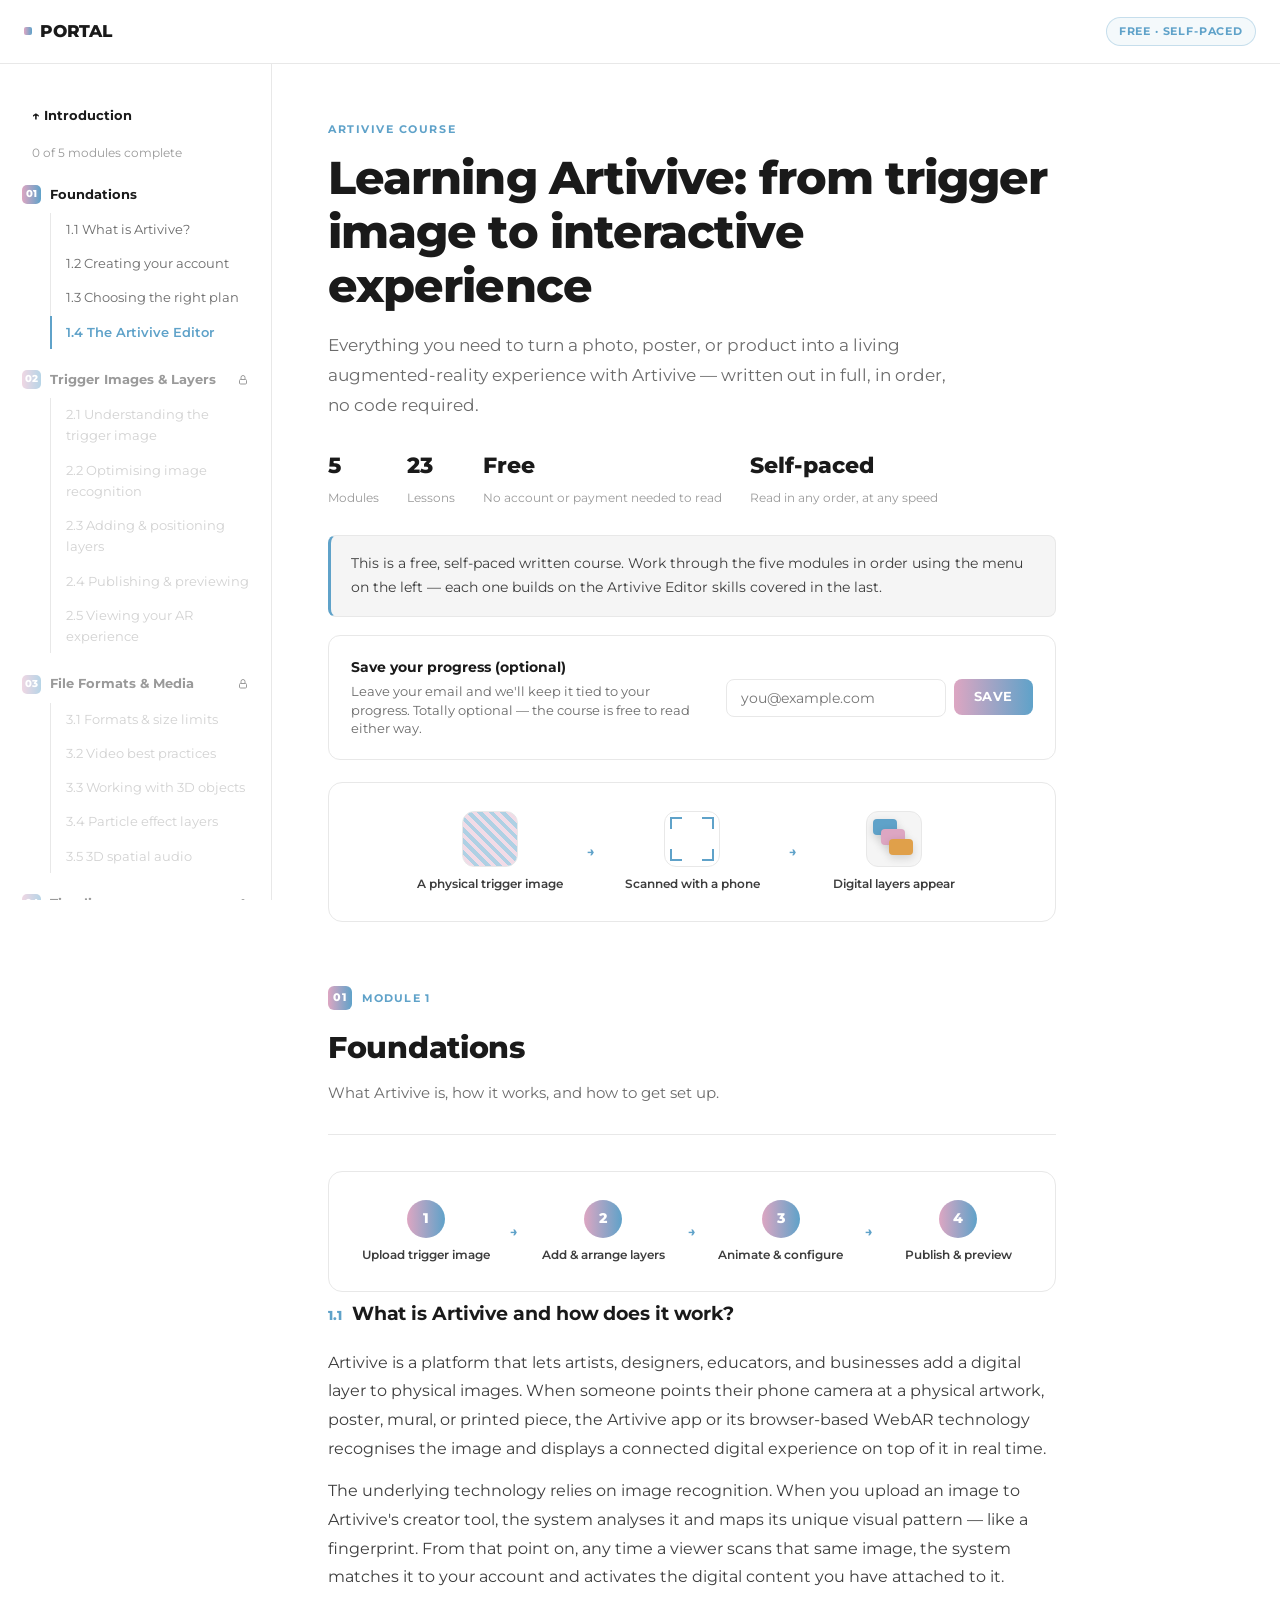
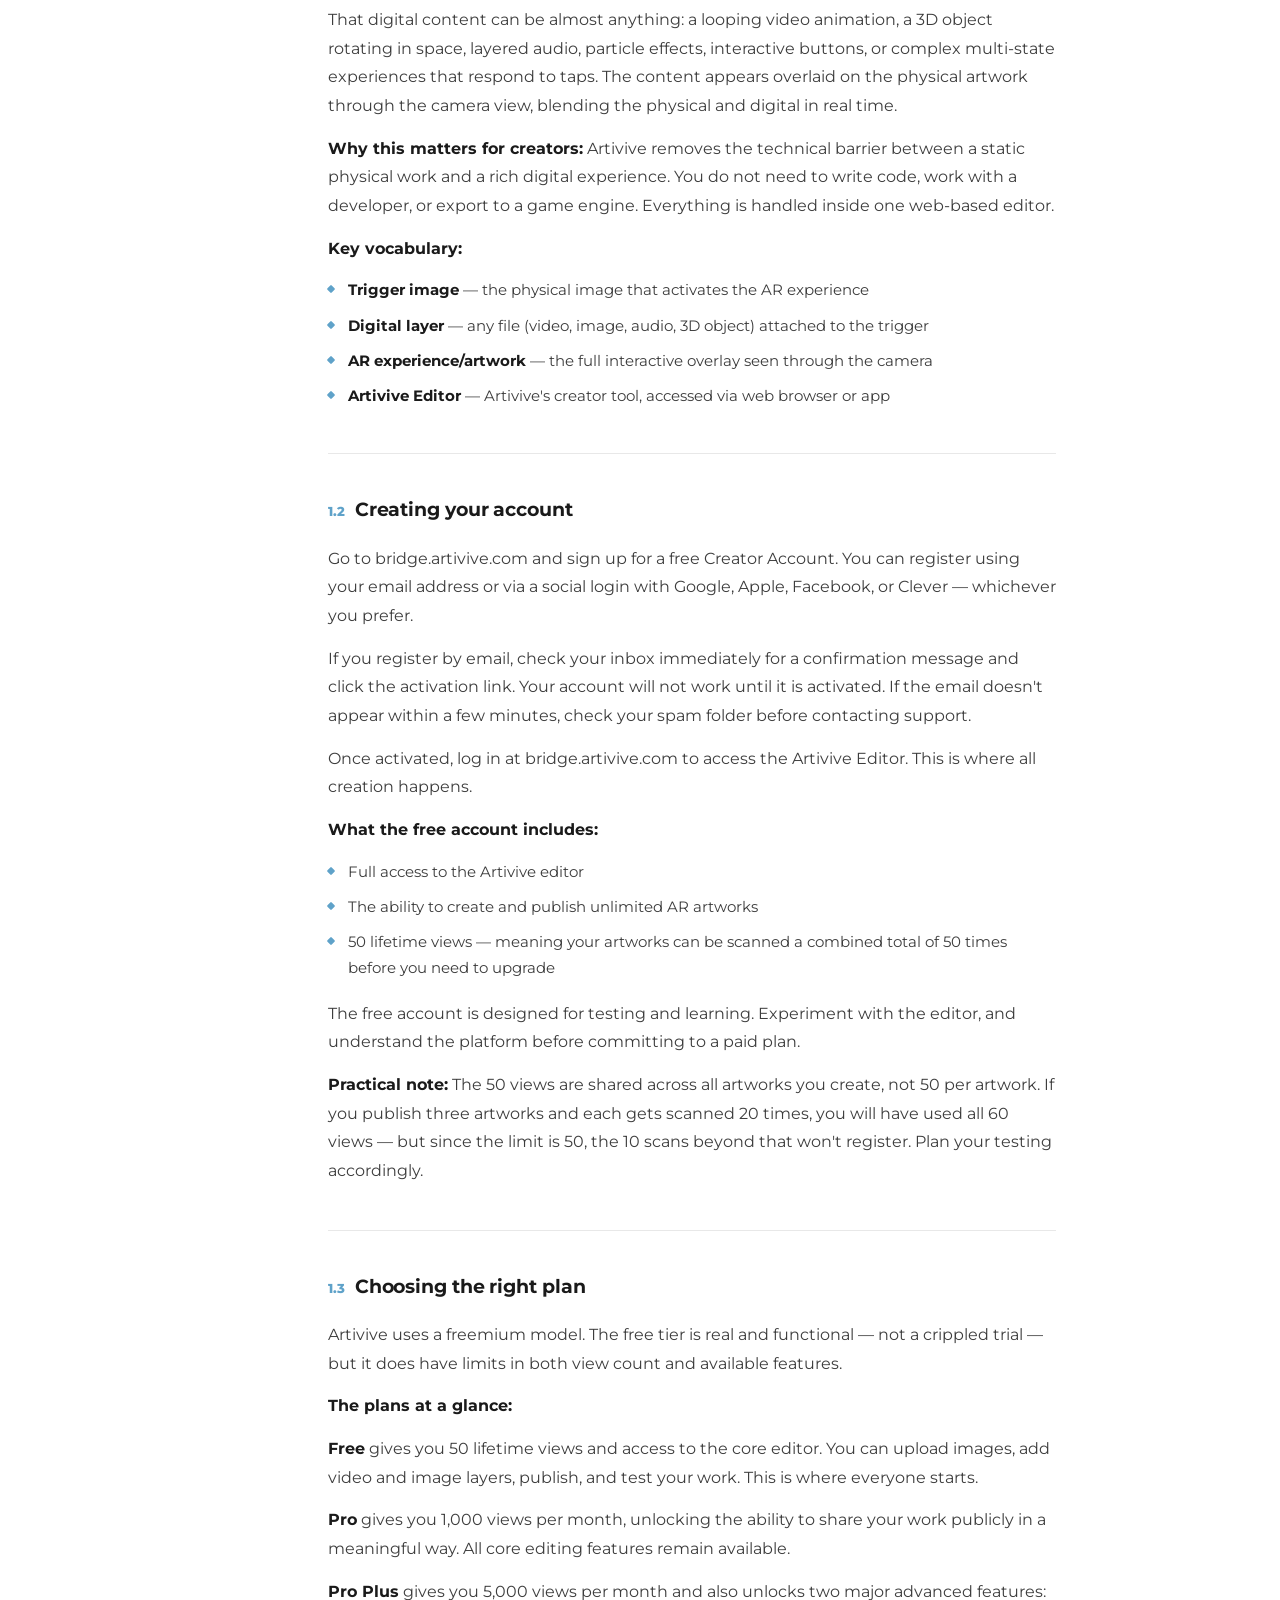
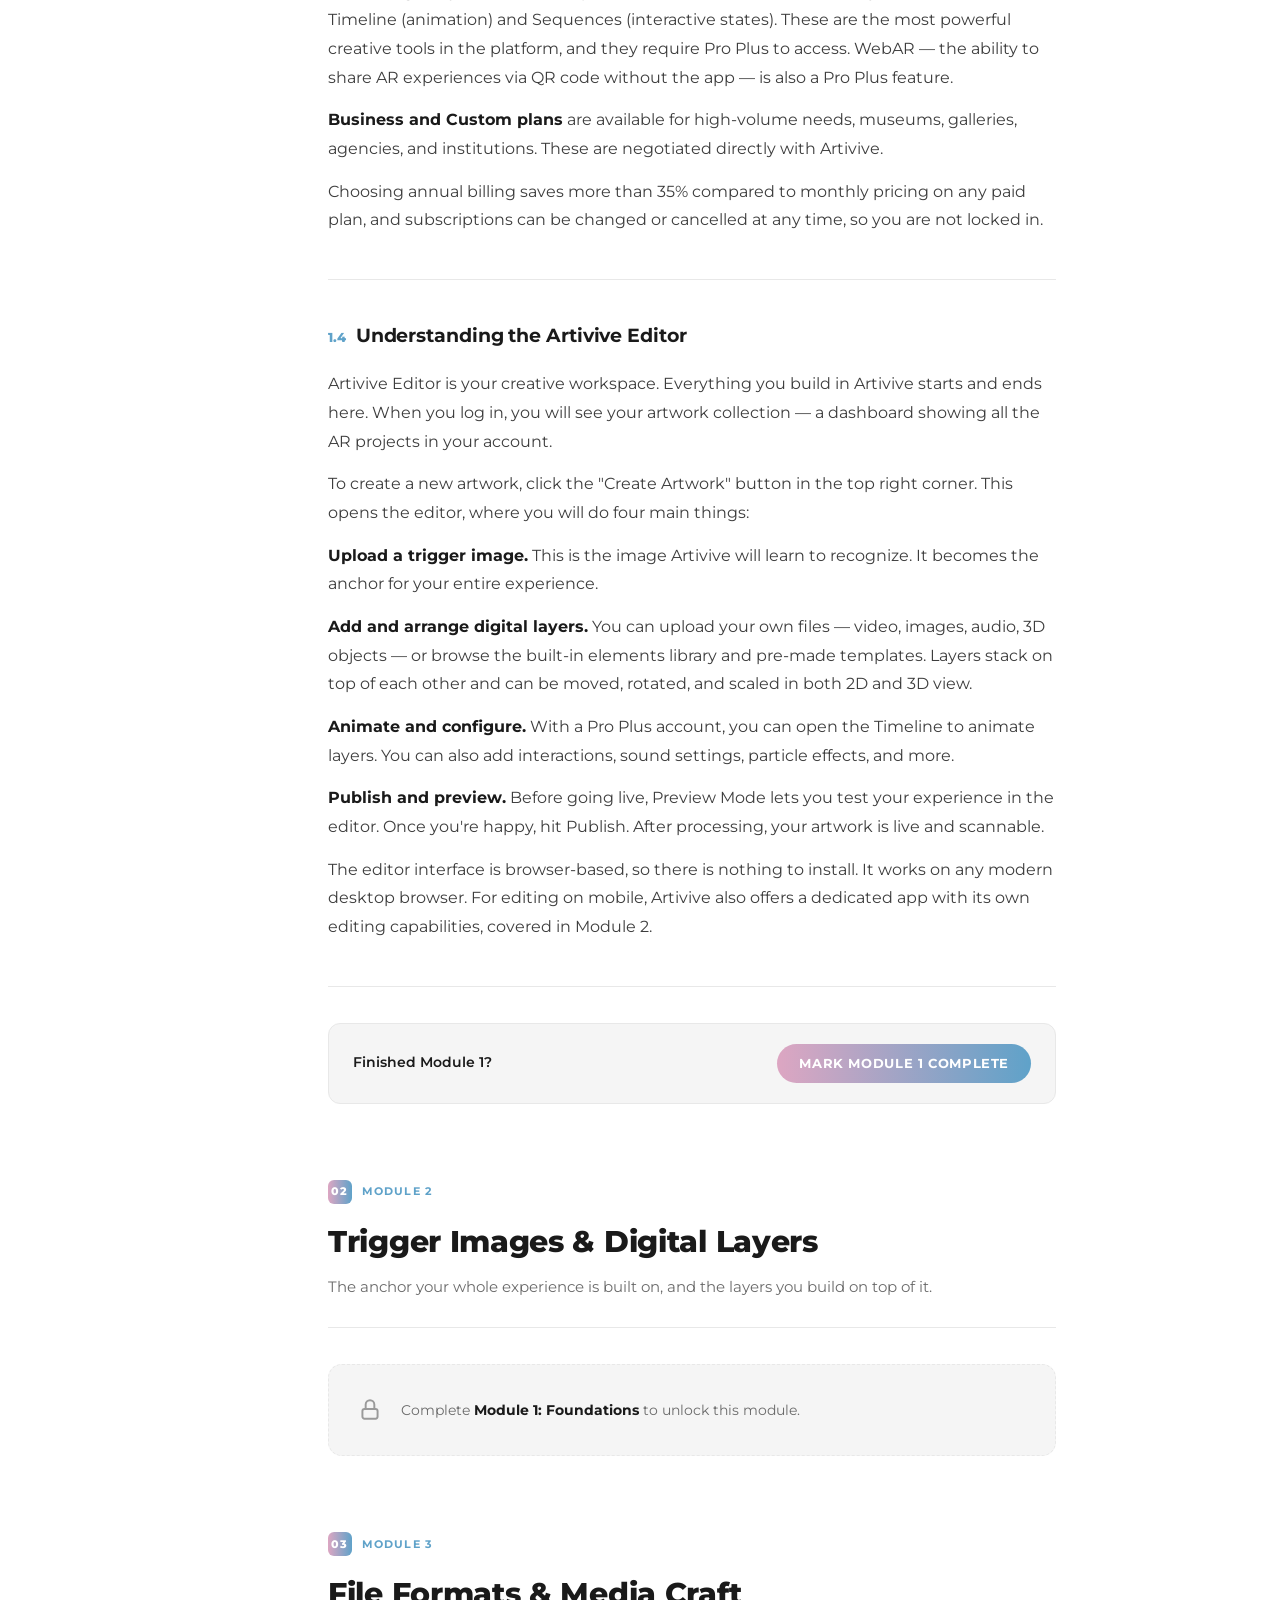
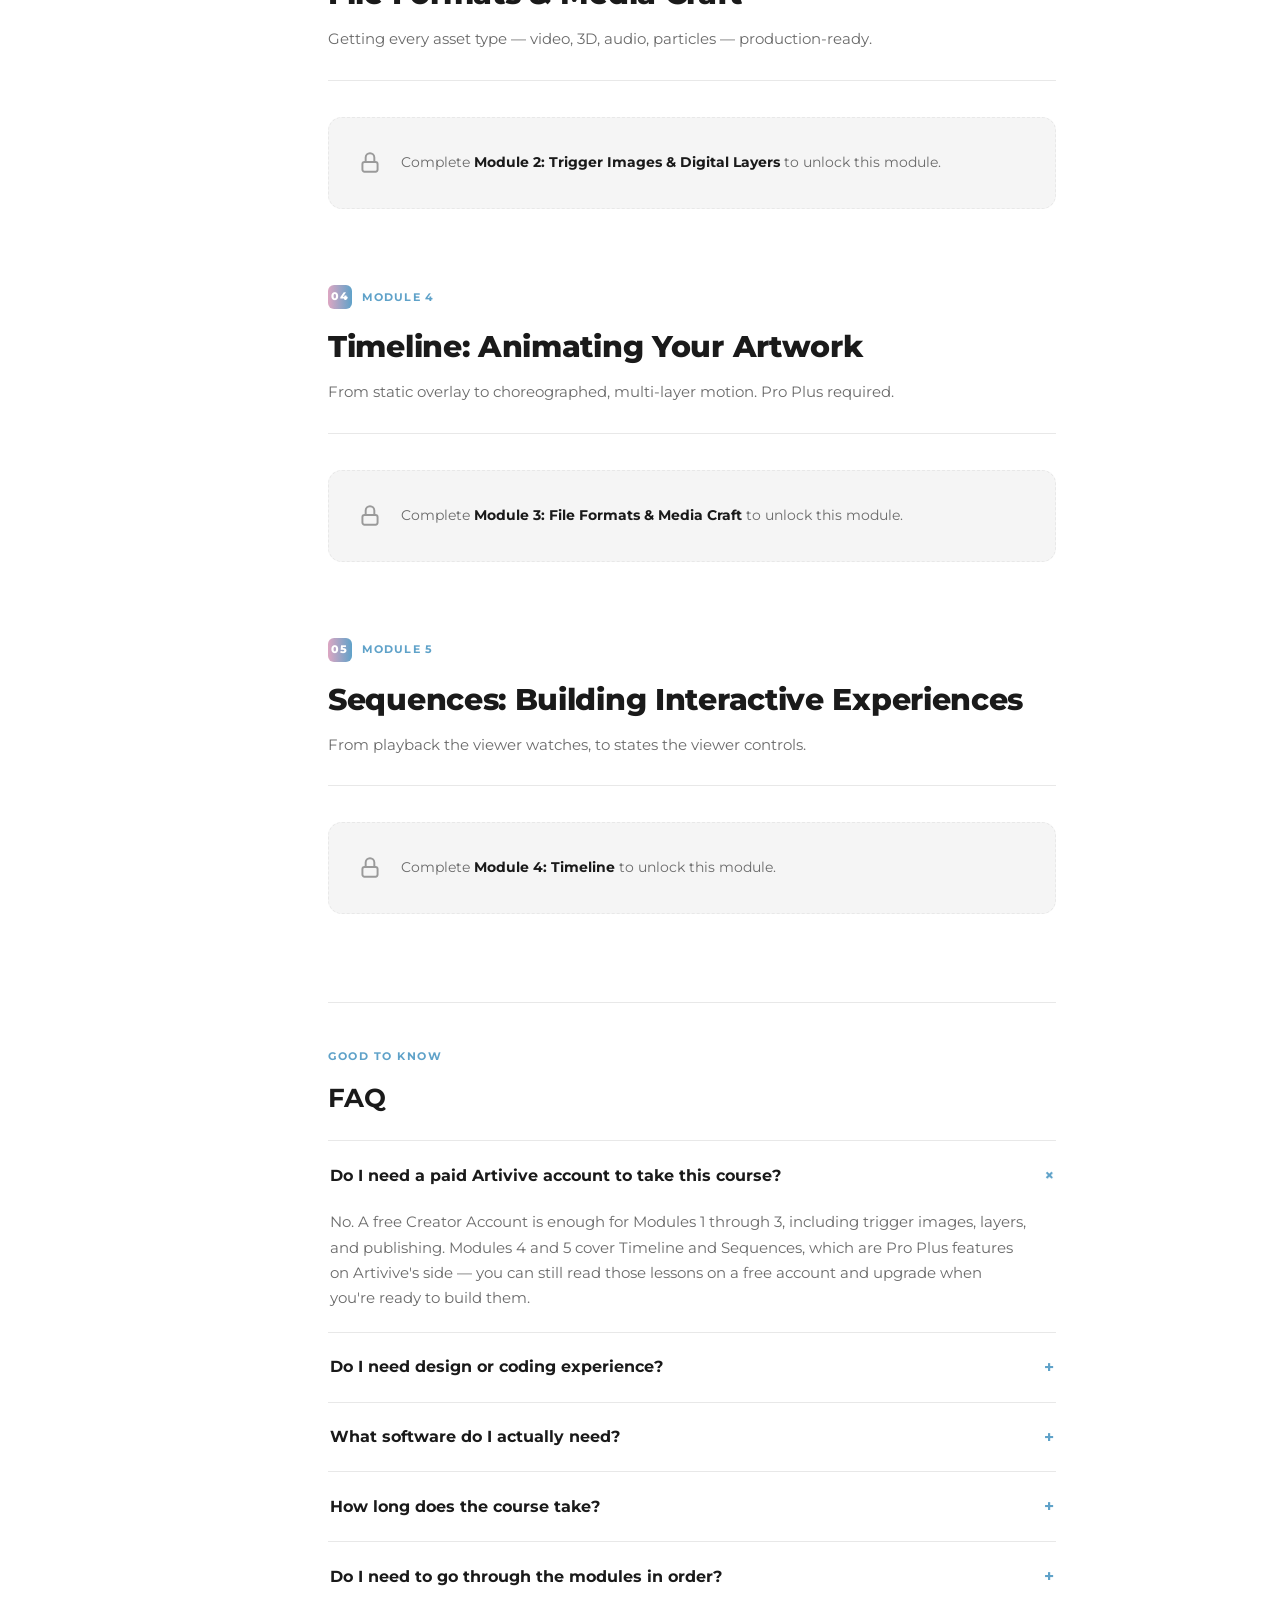
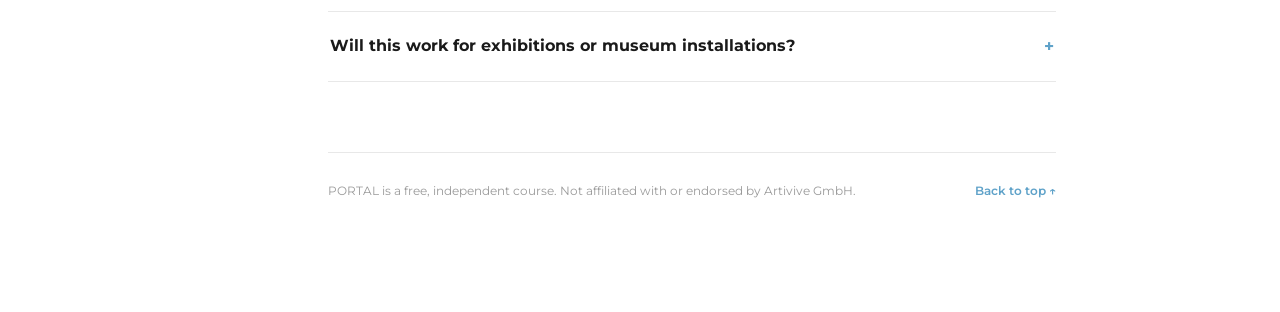
==== index.html @ e0e2f987 "module 1 content and link updates" ====
<!DOCTYPE html>
<html lang="en">
<head>
<meta charset="UTF-8">
<meta name="viewport" content="width=device-width, initial-scale=1.0">
<title>PORTAL — A Free Artivive Course</title>
<link rel="preconnect" href="https://fonts.googleapis.com">
<link href="https://fonts.googleapis.com/css2?family=Montserrat:ital,wght@0,400;0,500;0,600;0,700;0,800;0,900;1,600&display=swap" rel="stylesheet">
<style>
  :root{
    --rose:#dda6c2;
    --sky:#5fa2c9;
    --ink:#1a1a1a;
    --body:#3d3d3d;
    --muted:#6b6b6b;
    --soft:#9a9a9a;
    --page:#f5f5f5;
    --edge:#e8e8e8;
    --grad-cta: linear-gradient(90deg,#dda6c2, #5fa2c9);
  }
  *{box-sizing:border-box;margin:0;padding:0;}
  html{scroll-behavior:smooth;}
  body{
    font-family:'Montserrat',Arial,sans-serif;
    font-size:15px;line-height:1.7;color:var(--body);
    background:#fff;-webkit-font-smoothing:antialiased;
  }
  a{color:inherit;text-decoration:none;}
  ul{list-style:none;}
  h1,h2,h3{font-family:'Montserrat',Arial,sans-serif;color:var(--ink);font-feature-settings:"calt" 0,"liga" 0;}

  /* top bar */
  .top-bar{
    height:64px;border-bottom:1px solid var(--edge);
    display:flex;align-items:center;justify-content:space-between;
    padding:0 24px;position:sticky;top:0;z-index:300;
    background:rgba(255,255,255,.97);backdrop-filter:blur(10px);
  }
  .top-logo{font-weight:800;font-size:17px;color:var(--ink);display:flex;gap:8px;align-items:center;letter-spacing:-.01em;}
  .mark{width:8px;height:8px;border-radius:2px;background:var(--grad-cta);flex:0 0 auto;}
  .top-right{display:flex;align-items:center;gap:14px;}
  .free-badge{font-size:10.5px;font-weight:700;text-transform:uppercase;letter-spacing:.08em;color:var(--sky);border:1px solid rgba(95,162,201,.3);background:rgba(95,162,201,.07);padding:5px 12px;border-radius:20px;}
  .menu-toggle{display:none;background:none;border:1px solid var(--edge);border-radius:6px;width:36px;height:36px;font-size:16px;cursor:pointer;color:var(--ink);}

  /* layout */
  .layout{display:flex;max-width:1320px;margin:0 auto;align-items:flex-start;}
  .sidebar{
    width:272px;flex:0 0 272px;position:sticky;top:64px;
    height:calc(100vh - 64px);overflow-y:auto;
    padding:32px 22px 60px;border-right:1px solid var(--edge);
  }
  .sidebar-top-link{display:block;font-size:13px;font-weight:700;color:var(--ink);margin-bottom:26px;padding:8px 10px;border-radius:6px;}
  .sidebar-top-link:hover{background:var(--page);}
  .sidebar-group{margin-bottom:20px;}
  .sidebar-group-title{display:flex;gap:9px;align-items:center;font-size:12.5px;font-weight:700;color:var(--ink);margin-bottom:8px;}
  .sidebar-index{width:19px;height:19px;border-radius:5px;background:var(--grad-cta);color:#fff;font-size:9.5px;font-weight:800;display:flex;align-items:center;justify-content:center;flex:0 0 auto;}
  .sidebar-group ul{display:flex;flex-direction:column;gap:1px;margin-left:28px;border-left:1px solid var(--edge);}
  .sidebar-group a{display:block;font-size:12.5px;color:var(--muted);padding:6px 0 6px 14px;border-left:2px solid transparent;margin-left:-1px;}
  .sidebar-group a:hover{color:var(--ink);}
  .sidebar-group a.active{color:var(--sky);border-left-color:var(--sky);font-weight:600;}
  .sidebar-bottom{margin-top:26px;padding-top:18px;border-top:1px solid var(--edge);}
  .sidebar-bottom a{display:block;font-size:12.5px;font-weight:600;color:var(--muted);padding:6px 10px;border-radius:6px;}
  .sidebar-bottom a:hover{color:var(--ink);background:var(--page);}

  .sidebar-backdrop{display:none;}

  /* content */
  .content{flex:1;min-width:0;padding:56px 56px 110px;max-width:840px;}

  .intro{margin-bottom:64px;}
  .intro .eyebrow{font-size:11px;font-weight:700;letter-spacing:.14em;text-transform:uppercase;color:var(--sky);margin-bottom:12px;display:block;}
  .intro h1{font-size:clamp(30px,4.6vw,46px);font-weight:800;letter-spacing:-.02em;line-height:1.18;margin-bottom:18px;}
  .intro .lede{font-size:16.5px;color:var(--muted);max-width:640px;line-height:1.8;margin-bottom:26px;}
  .intro-facts{display:flex;gap:28px;flex-wrap:wrap;margin-bottom:26px;}
  .intro-facts div b{display:block;font-size:22px;font-weight:800;color:var(--ink);}
  .intro-facts div span{font-size:12px;color:var(--soft);}
  .intro-note{
    background:var(--page);border:1px solid var(--edge);border-left:3px solid var(--sky);
    border-radius:8px;padding:16px 20px;font-size:14px;color:var(--body);line-height:1.7;
  }

  /* save progress / email capture — optional, not a gate */
  .save-progress{background:#fff;border:1px solid var(--edge);border-radius:12px;padding:20px 22px;margin:18px 0 0;}
  .save-progress-form{display:flex;align-items:center;justify-content:space-between;gap:20px;flex-wrap:wrap;}
  .save-progress-text{display:flex;flex-direction:column;gap:3px;max-width:340px;}
  .save-progress-text strong{font-size:14px;color:var(--ink);}
  .save-progress-text span{font-size:12.5px;color:var(--muted);line-height:1.5;}
  .save-progress-input-row{display:flex;gap:8px;flex-wrap:wrap;align-items:flex-start;}
  .save-progress-input-row input{font-family:'Montserrat',sans-serif;font-size:13.5px;padding:10px 14px;border-radius:8px;border:1px solid var(--edge);min-width:220px;color:var(--ink);}
  .save-progress-input-row input:focus{outline:2px solid var(--sky);outline-offset:1px;border-color:var(--sky);}
  .btn-save-progress{background:var(--grad-cta);color:#fff;font-weight:700;font-size:12.5px;text-transform:uppercase;letter-spacing:.05em;padding:10.5px 20px;border-radius:8px;border:none;cursor:pointer;white-space:nowrap;font-family:'Montserrat',sans-serif;}
  .btn-save-progress:hover{transform:translateY(-1px);}
  .save-progress-done{display:none;align-items:center;gap:10px;}
  .save-progress.is-saved .save-progress-form{display:none;}
  .save-progress.is-saved .save-progress-done{display:flex;}
  .save-progress-done svg{width:18px;height:18px;color:var(--sky);flex:0 0 auto;}
  .save-progress-done p{font-size:13.5px;color:var(--body);margin:0;}
  .save-progress-done a{color:var(--sky);font-weight:600;}
  .save-progress-error{color:#c0524a;font-size:12px;margin-top:8px;width:100%;display:none;}
  .save-progress.has-error .save-progress-error{display:block;}

  .module-block{margin-top:76px;}
  .module-block:first-of-type{margin-top:0;}
  .module-head{margin-bottom:8px;padding-bottom:28px;border-bottom:1px solid var(--edge);margin-bottom:36px;}
  .module-eyebrow{font-size:11px;font-weight:700;text-transform:uppercase;letter-spacing:.1em;color:var(--sky);margin-bottom:12px;display:flex;gap:10px;align-items:center;}
  .module-badge{width:24px;height:24px;border-radius:6px;background:var(--grad-cta);color:#fff;font-size:10.5px;font-weight:800;display:flex;align-items:center;justify-content:center;}
  .module-head h2{font-size:clamp(22px,3vw,30px);font-weight:800;letter-spacing:-.01em;margin-bottom:8px;}
  .module-desc{color:var(--muted);font-size:14.5px;}

  /* diagrams — original illustrations, not stock photos */
  .diagram-flow{
    display:flex;align-items:center;justify-content:center;gap:12px;flex-wrap:wrap;
    padding:28px 24px;background:#fff;border:1px solid var(--edge);border-radius:14px;margin:22px 0 6px;
  }
  .flow-step{display:flex;flex-direction:column;align-items:center;gap:9px;flex:1;min-width:108px;max-width:170px;text-align:center;}
  .flow-step span{font-size:12px;font-weight:600;color:var(--body);line-height:1.4;}
  .flow-arrow{font-size:12.5px;font-weight:700;color:var(--sky);letter-spacing:.02em;flex:0 0 auto;white-space:nowrap;}

  .flow-icon{width:56px;height:56px;border-radius:12px;position:relative;background:var(--page);border:1px solid var(--edge);flex:0 0 auto;}
  .flow-icon.poster-mini{background:repeating-linear-gradient(45deg, rgba(95,162,201,.5) 0px, rgba(95,162,201,.5) 4px, rgba(221,166,194,.4) 4px, rgba(221,166,194,.4) 8px);}
  .flow-icon.scan-mini{background:#fff;}
  .flow-icon .vf-c.sm{position:absolute;width:12px;height:12px;}
  .flow-icon .vf-c.sm.tl{top:5px;left:5px;border-top:2px solid var(--sky);border-left:2px solid var(--sky);}
  .flow-icon .vf-c.sm.tr{top:5px;right:5px;border-top:2px solid var(--sky);border-right:2px solid var(--sky);}
  .flow-icon .vf-c.sm.bl{bottom:5px;left:5px;border-bottom:2px solid var(--sky);border-left:2px solid var(--sky);}
  .flow-icon .vf-c.sm.br{bottom:5px;right:5px;border-bottom:2px solid var(--sky);border-right:2px solid var(--sky);}
  .flow-icon.layers-mini .chip{position:absolute;width:24px;height:16px;border-radius:4px;box-shadow:0 3px 8px rgba(26,26,26,.16);}

  .step-num{width:38px;height:38px;border-radius:50%;background:var(--grad-cta);color:#fff;font-weight:800;font-size:14px;display:flex;align-items:center;justify-content:center;}

  .compare-col{display:flex;flex-direction:column;align-items:center;gap:9px;text-align:center;flex:0 0 auto;max-width:170px;}
  .compare-col span{font-size:12px;color:var(--muted);line-height:1.4;}
  .mini-poster{width:120px;height:86px;border-radius:8px;border:1px solid var(--edge);}
  .mini-poster.good-pattern{background:repeating-linear-gradient(45deg, rgba(95,162,201,.55) 0px, rgba(95,162,201,.55) 5px, rgba(221,166,194,.45) 5px, rgba(221,166,194,.45) 10px, rgba(26,26,26,.12) 10px, rgba(26,26,26,.12) 12px);}
  .mini-poster.poor-pattern{background:linear-gradient(180deg,#eef0f1,#e2e4e5);}
  .mini-stars{color:var(--sky);font-size:14px;letter-spacing:3px;}
  .mini-stars.dim{color:#dcdcdc;}
  .compare-divider{font-size:11px;font-weight:800;color:var(--soft);letter-spacing:.12em;flex:0 0 auto;}

  .format-card{background:var(--page);border:1px solid var(--edge);border-radius:10px;padding:18px 16px;text-align:center;flex:1;min-width:140px;}
  .format-icon{width:40px;height:40px;border-radius:9px;background:linear-gradient(135deg, rgba(221,166,194,.18), rgba(95,162,201,.16));border:1px solid rgba(95,162,201,.2);display:flex;align-items:center;justify-content:center;margin:0 auto 10px;}
  .format-icon svg{width:18px;height:18px;stroke:var(--sky);fill:none;stroke-width:1.8;stroke-linecap:round;stroke-linejoin:round;}
  .format-icon svg polygon{fill:var(--sky);stroke:none;}
  .format-card b{display:block;font-size:12.5px;color:var(--ink);margin-bottom:4px;}
  .format-card span{font-size:11px;color:var(--soft);line-height:1.5;}

  .diagram{position:relative;height:150px;background:#fff;border:1px solid var(--edge);border-radius:14px;margin:22px 0 6px;overflow:hidden;padding:0 26px;}
  .tl-track{position:absolute;left:8%;right:8%;top:46%;height:2px;background:var(--edge);}
  .tl-bar{position:absolute;height:5px;border-radius:3px;top:46%;background:var(--grad-cta);transform:translateY(-50%);}
  .tl-node{position:absolute;top:46%;width:13px;height:13px;border-radius:50%;background:var(--sky);transform:translate(-50%,-50%);box-shadow:0 0 0 5px rgba(95,162,201,.14);}
  .tl-dot-move{position:absolute;width:10px;height:10px;border-radius:50%;background:var(--ink);top:46%;animation:moveDot 3.4s ease-in-out infinite;}
  @keyframes moveDot{0%{left:8%;transform:translate(-50%,-50%);}50%{left:78%;transform:translate(-50%,-50%);}100%{left:8%;transform:translate(-50%,-50%);}}
  .tl-label{position:absolute;top:64%;transform:translateX(-50%);font-size:11px;font-weight:600;color:var(--muted);white-space:nowrap;}

  .seq-box{background:var(--page);border:1px solid var(--edge);border-radius:10px;padding:11px 16px;font-size:12.5px;font-weight:700;color:var(--ink);text-align:center;}
  .seq-box small{display:block;font-size:9.5px;font-weight:500;color:var(--soft);margin-top:2px;text-transform:uppercase;letter-spacing:.05em;}
  .seq-branch{display:flex;flex-direction:column;gap:8px;}

  @media(prefers-reduced-motion:reduce){ .tl-dot-move{animation:none;} }
  @media(max-width:600px){ .diagram-flow{gap:8px;padding:22px 16px;} .flow-arrow{width:100%;text-align:center;} }

  /* progressive unlock */
  .module-locked{display:none;align-items:center;gap:18px;background:var(--page);border:1px dashed var(--edge);border-radius:14px;padding:32px 28px;margin:22px 0 6px;}
  .module-block.is-locked .module-locked{display:flex;}
  .module-block.is-locked .module-body{display:none;}
  .lock-big{width:26px;height:26px;color:var(--soft);flex:0 0 auto;}
  .module-locked p{font-size:14px;color:var(--muted);margin:0;}
  .module-locked strong{color:var(--ink);}

  .module-complete{margin-top:44px;padding-top:36px;border-top:1px solid var(--edge);}
  .complete-todo{display:flex;align-items:center;justify-content:space-between;gap:18px;flex-wrap:wrap;background:var(--page);border:1px solid var(--edge);border-radius:12px;padding:20px 24px;}
  .complete-todo p{font-size:14px;font-weight:600;color:var(--ink);margin:0;}
  .btn-complete{background:var(--grad-cta);color:#fff;font-weight:700;font-size:12.5px;text-transform:uppercase;letter-spacing:.05em;padding:12px 22px;border-radius:30px;border:none;cursor:pointer;white-space:nowrap;font-family:'Montserrat',sans-serif;}
  .btn-complete:hover{transform:translateY(-1px);}
  .complete-done{display:none;align-items:center;gap:12px;background:rgba(95,162,201,.08);border:1px solid rgba(95,162,201,.25);border-radius:12px;padding:18px 24px;}
  .module-block.is-completed .complete-todo{display:none;}
  .module-block.is-completed .complete-done{display:flex;}
  .complete-done svg{width:20px;height:20px;color:var(--sky);flex:0 0 auto;}
  .complete-done p{font-size:14px;color:var(--body);margin:0;}
  .complete-done p strong{color:var(--ink);}

  .sidebar-progress{font-size:11.5px;color:var(--soft);margin:-16px 0 20px;padding:0 10px;}
  .sidebar-group-name{flex:1;}
  .group-lock-icon,.group-check-icon{width:12px;height:12px;flex:0 0 auto;display:none;}
  .group-lock-icon{color:var(--soft);}
  .group-check-icon{color:var(--sky);}
  .sidebar-group.locked .group-lock-icon{display:block;}
  .sidebar-group.completed .group-check-icon{display:block;}
  .sidebar-group.locked .sidebar-group-name{color:var(--soft);}
  .sidebar-group.locked .sidebar-index{opacity:.45;}
  .sidebar-group.locked ul a{pointer-events:none;color:#d2d2d2;}
  .sidebar-reset{font-size:11.5px;color:var(--soft);}
  .sidebar-reset:hover{color:var(--sky);}

  .lesson{margin-top:44px;padding-top:40px;border-top:1px solid var(--edge);}
  .module-block .lesson:first-of-type{border-top:none;padding-top:0;margin-top:0;}
  .lesson h3{font-size:19px;font-weight:700;margin-bottom:18px;display:flex;gap:10px;align-items:baseline;letter-spacing:-.005em;}
  .lesson-num-tag{font-size:13px;color:var(--sky);font-weight:800;flex:0 0 auto;}
  .lesson-body p{margin-bottom:14px;font-size:15.5px;line-height:1.85;color:var(--body);}
  .lesson-body p:last-child{margin-bottom:0;}
  .lesson-body strong{color:var(--ink);font-weight:700;}
  .lesson-body ul{margin:4px 0 18px;padding-left:0;display:flex;flex-direction:column;gap:9px;}
  .lesson-body ul li{font-size:15px;color:var(--body);padding-left:20px;position:relative;line-height:1.75;}
  .lesson-body ul li::before{content:'';position:absolute;left:0;top:9px;width:6px;height:6px;background:var(--sky);border-radius:1px;transform:rotate(45deg);}
  .lesson-body ul li strong{color:var(--ink);}
  .video-link{display:inline-flex;align-items:center;gap:8px;font-size:13.5px;color:var(--sky);font-weight:600;margin-top:4px;word-break:break-all;}
  .video-link::before{content:'▶';font-size:10px;}
  .video-link:hover{text-decoration:underline;}

  /* faq */
  .faq-section{margin-top:88px;padding-top:44px;border-top:1px solid var(--edge);}
  .faq-item{border-top:1px solid var(--edge);}
  .faq-item:last-child{border-bottom:1px solid var(--edge);}
  .faq-item summary{list-style:none;cursor:pointer;padding:20px 2px;display:flex;justify-content:space-between;align-items:center;gap:20px;font-size:15.5px;font-weight:700;color:var(--ink);}
  .faq-item summary::-webkit-details-marker{display:none;}
  .faq-item p{padding:0 2px 20px;max-width:700px;font-size:14.5px;color:var(--muted);line-height:1.75;}
  .faq-plus{font-size:17px;color:var(--sky);transition:transform .2s ease;flex:0 0 auto;font-weight:700;}
  .faq-item[open] .faq-plus{transform:rotate(45deg);}

  footer{margin-top:70px;padding-top:28px;border-top:1px solid var(--edge);display:flex;justify-content:space-between;flex-wrap:wrap;gap:10px;}
  footer p{font-size:12px;color:var(--soft);}
  footer a{font-size:12px;color:var(--sky);font-weight:600;}

  @media(max-width:960px){
    .menu-toggle{display:block;}
    .sidebar{
      position:fixed;top:0;left:-300px;width:280px;height:100vh;
      background:#fff;z-index:400;transition:left .25s ease;
      box-shadow:0 0 40px rgba(0,0,0,.15);padding-top:84px;
    }
    .sidebar.open{left:0;}
    .sidebar-backdrop.show{
      display:block;position:fixed;inset:0;background:rgba(0,0,0,.32);z-index:350;
    }
    .content{padding:40px 22px 90px;max-width:100%;}
    .intro-facts{gap:20px;}
  }
</style>
</head>
<body>

<div class="top-bar">
  <div class="top-logo"><span class="mark"></span>PORTAL</div>
  <div class="top-right">
    <span class="free-badge">Free · Self-paced</span>
    <button class="menu-toggle" id="menuToggle" aria-label="Toggle menu">☰</button>
  </div>
</div>

<div class="sidebar-backdrop" id="backdrop"></div>

<div class="layout">
  <aside class="sidebar" id="sidebar">
    <a href="#top" class="sidebar-top-link">↑ Introduction</a>
    <div class="sidebar-progress" id="sidebarProgress">0 of 5 modules complete</div>

    <div class="sidebar-group" id="sidebar-group-1">
      <div class="sidebar-group-title">
        <span class="sidebar-index">01</span>
        <span class="sidebar-group-name">Foundations</span>
        <svg class="group-lock-icon" viewBox="0 0 24 24" fill="none" stroke="currentColor" stroke-width="2"><rect x="5" y="11" width="14" height="9" rx="2"/><path d="M8 11V7a4 4 0 0 1 8 0v4"/></svg>
        <svg class="group-check-icon" viewBox="0 0 24 24" fill="none" stroke="currentColor" stroke-width="2.5" stroke-linecap="round" stroke-linejoin="round"><polyline points="20 6 9 17 4 12"/></svg>
      </div>
      <ul>
        <li><a href="#lesson-1-1">1.1 What is Artivive?</a></li>
        <li><a href="#lesson-1-2">1.2 Creating your account</a></li>
        <li><a href="#lesson-1-3">1.3 Choosing the right plan</a></li>
        <li><a href="#lesson-1-4">1.4 The Artivive Editor </a></li>
      </ul>
    </div>

    <div class="sidebar-group" id="sidebar-group-2">
      <div class="sidebar-group-title">
        <span class="sidebar-index">02</span>
        <span class="sidebar-group-name">Trigger Images &amp; Layers</span>
        <svg class="group-lock-icon" viewBox="0 0 24 24" fill="none" stroke="currentColor" stroke-width="2"><rect x="5" y="11" width="14" height="9" rx="2"/><path d="M8 11V7a4 4 0 0 1 8 0v4"/></svg>
        <svg class="group-check-icon" viewBox="0 0 24 24" fill="none" stroke="currentColor" stroke-width="2.5" stroke-linecap="round" stroke-linejoin="round"><polyline points="20 6 9 17 4 12"/></svg>
      </div>
      <ul>
        <li><a href="#lesson-2-1">2.1 Understanding the trigger image</a></li>
        <li><a href="#lesson-2-2">2.2 Optimising image recognition</a></li>
        <li><a href="#lesson-2-3">2.3 Adding &amp; positioning layers</a></li>
        <li><a href="#lesson-2-4">2.4 Publishing &amp; previewing</a></li>
        <li><a href="#lesson-2-5">2.5 Viewing your AR experience</a></li>
      </ul>
    </div>

    <div class="sidebar-group" id="sidebar-group-3">
      <div class="sidebar-group-title">
        <span class="sidebar-index">03</span>
        <span class="sidebar-group-name">File Formats &amp; Media</span>
        <svg class="group-lock-icon" viewBox="0 0 24 24" fill="none" stroke="currentColor" stroke-width="2"><rect x="5" y="11" width="14" height="9" rx="2"/><path d="M8 11V7a4 4 0 0 1 8 0v4"/></svg>
        <svg class="group-check-icon" viewBox="0 0 24 24" fill="none" stroke="currentColor" stroke-width="2.5" stroke-linecap="round" stroke-linejoin="round"><polyline points="20 6 9 17 4 12"/></svg>
      </div>
      <ul>
        <li><a href="#lesson-3-1">3.1 Formats &amp; size limits</a></li>
        <li><a href="#lesson-3-2">3.2 Video best practices</a></li>
        <li><a href="#lesson-3-3">3.3 Working with 3D objects</a></li>
        <li><a href="#lesson-3-4">3.4 Particle effect layers</a></li>
        <li><a href="#lesson-3-5">3.5 3D spatial audio</a></li>
      </ul>
    </div>

    <div class="sidebar-group" id="sidebar-group-4">
      <div class="sidebar-group-title">
        <span class="sidebar-index">04</span>
        <span class="sidebar-group-name">Timeline</span>
        <svg class="group-lock-icon" viewBox="0 0 24 24" fill="none" stroke="currentColor" stroke-width="2"><rect x="5" y="11" width="14" height="9" rx="2"/><path d="M8 11V7a4 4 0 0 1 8 0v4"/></svg>
        <svg class="group-check-icon" viewBox="0 0 24 24" fill="none" stroke="currentColor" stroke-width="2.5" stroke-linecap="round" stroke-linejoin="round"><polyline points="20 6 9 17 4 12"/></svg>
      </div>
      <ul>
        <li><a href="#lesson-4-1">4.1 What is Timeline?</a></li>
        <li><a href="#lesson-4-2">4.2 The five core actions</a></li>
        <li><a href="#lesson-4-3">4.3 Speed curves &amp; duration</a></li>
        <li><a href="#lesson-4-4">4.4 Groups &amp; combined actions</a></li>
      </ul>
    </div>

    <div class="sidebar-group" id="sidebar-group-5">
      <div class="sidebar-group-title">
        <span class="sidebar-index">05</span>
        <span class="sidebar-group-name">Sequences</span>
        <svg class="group-lock-icon" viewBox="0 0 24 24" fill="none" stroke="currentColor" stroke-width="2"><rect x="5" y="11" width="14" height="9" rx="2"/><path d="M8 11V7a4 4 0 0 1 8 0v4"/></svg>
        <svg class="group-check-icon" viewBox="0 0 24 24" fill="none" stroke="currentColor" stroke-width="2.5" stroke-linecap="round" stroke-linejoin="round"><polyline points="20 6 9 17 4 12"/></svg>
      </div>
      <ul>
        <li><a href="#lesson-5-1">5.1 Multi-state experiences</a></li>
        <li><a href="#lesson-5-2">5.2 Creating &amp; connecting sequences</a></li>
        <li><a href="#lesson-5-3">5.3 Advanced sequence actions</a></li>
        <li><a href="#lesson-5-4">5.4 Testing interactions</a></li>
        <li><a href="#lesson-5-5">5.5 What you can build</a></li>
      </ul>
    </div>

    <div class="sidebar-bottom">
      <a href="#faq">FAQ</a>
      <a href="#" class="sidebar-reset" id="resetProgressBtn">Reset progress</a>
    </div>
  </aside>

  <main class="content" id="top">

    <div class="intro">
      <span class="eyebrow">Artivive Course</span>
      <h1>Learning Artivive: from trigger image to interactive experience</h1>
      <p class="lede">Everything you need to turn a photo, poster, or product into a living augmented-reality experience with Artivive — written out in full, in order, no code required.</p>
      <div class="intro-facts">
        <div><b>5</b><span>Modules</span></div>
        <div><b>23</b><span>Lessons</span></div>
        <div><b>Free</b><span>No account or payment needed to read</span></div>
        <div><b>Self-paced</b><span>Read in any order, at any speed</span></div>
      </div>
      <div class="intro-note">This is a free, self-paced written course. Work through the five modules in order using the menu on the left — each one builds on the Artivive Editor skills covered in the last.</div>

      <div class="save-progress" id="saveProgress">
        <div class="save-progress-form">
          <div class="save-progress-text">
            <strong>Save your progress (optional)</strong>
            <span>Leave your email and we'll keep it tied to your progress. Totally optional — the course is free to read either way.</span>
          </div>
          <div class="save-progress-input-row">
            <input type="email" id="saveProgressEmail" placeholder="you@example.com" autocomplete="email">
            <button type="button" class="btn-save-progress" id="saveProgressBtn">Save</button>
          </div>
          <div class="save-progress-error" id="saveProgressError">That doesn't look like a valid email — mind double-checking it?</div>
        </div>
        <div class="save-progress-done">
          <svg viewBox="0 0 24 24" fill="none" stroke="currentColor" stroke-width="2.5" stroke-linecap="round" stroke-linejoin="round"><polyline points="20 6 9 17 4 12"/></svg>
          <p>Saving progress for <strong id="savedEmailDisplay"></strong>. <a href="#" id="changeEmailLink">Change</a></p>
        </div>
      </div>

      <div class="diagram-flow" role="img" aria-label="Diagram: a trigger image is scanned by a phone, which reveals digital layers on top of it">
        <div class="flow-step">
          <div class="flow-icon poster-mini"></div>
          <span>A physical trigger image</span>
        </div>
        <div class="flow-arrow">→</div>
        <div class="flow-step">
          <div class="flow-icon scan-mini">
            <div class="vf-c sm tl"></div><div class="vf-c sm tr"></div><div class="vf-c sm bl"></div><div class="vf-c sm br"></div>
          </div>
          <span>Scanned with a phone</span>
        </div>
        <div class="flow-arrow">→</div>
        <div class="flow-step">
          <div class="flow-icon layers-mini">
            <span class="chip" style="background:var(--sky); top:7px; left:6px;"></span>
            <span class="chip" style="background:var(--rose); top:17px; left:14px;"></span>
            <span class="chip" style="background:#e0a04a; top:27px; left:22px;"></span>
          </div>
          <span>Digital layers appear</span>
        </div>
      </div>
    </div>

    <!-- MODULE 1 -->
    <section class="module-block is-unlocked" id="module-1">
      <div class="module-head">
        <div class="module-eyebrow"><span class="module-badge">01</span>Module 1</div>
        <h2>Foundations</h2>
        <p class="module-desc">What Artivive is, how it works, and how to get set up.</p>
      </div>

      <div class="module-locked">
        <svg class="lock-big" viewBox="0 0 24 24" fill="none" stroke="currentColor" stroke-width="1.8"><rect x="5" y="11" width="14" height="9" rx="2"/><path d="M8 11V7a4 4 0 0 1 8 0v4"/></svg>
        <p>Complete the previous module to unlock this one.</p>
      </div>

      <div class="module-body">
      <div class="diagram-flow" role="img" aria-label="Diagram: four-step Editor workflow — upload, layer, animate, publish">
        <div class="flow-step"><div class="step-num">1</div><span>Upload trigger image</span></div>
        <div class="flow-arrow">→</div>
        <div class="flow-step"><div class="step-num">2</div><span>Add &amp; arrange layers</span></div>
        <div class="flow-arrow">→</div>
        <div class="flow-step"><div class="step-num">3</div><span>Animate &amp; configure</span></div>
        <div class="flow-arrow">→</div>
        <div class="flow-step"><div class="step-num">4</div><span>Publish &amp; preview</span></div>
      </div>

      <article class="lesson" id="lesson-1-1">
        <h3><span class="lesson-num-tag">1.1</span> What is Artivive and how does it work?</h3>
        <div class="lesson-body">
          <p>Artivive is a platform that lets artists, designers, educators, and businesses add a digital layer to physical images. When someone points their phone camera at a physical artwork, poster, mural, or printed piece, the Artivive app or its browser-based WebAR technology recognises the image and displays a connected digital experience on top of it in real time.</p>
          <p>The underlying technology relies on image recognition. When you upload an image to Artivive's creator tool, the system analyses it and maps its unique visual pattern — like a fingerprint. From that point on, any time a viewer scans that same image, the system matches it to your account and activates the digital content you have attached to it.</p>
          <p>That digital content can be almost anything: a looping video animation, a 3D object rotating in space, layered audio, particle effects, interactive buttons, or complex multi-state experiences that respond to taps. The content appears overlaid on the physical artwork through the camera view, blending the physical and digital in real time.</p>
          <p><strong>Why this matters for creators:</strong> Artivive removes the technical barrier between a static physical work and a rich digital experience. You do not need to write code, work with a developer, or export to a game engine. Everything is handled inside one web-based editor.</p>
          <p><strong>Key vocabulary:</strong></p>
          <ul>
            <li><strong>Trigger image</strong> — the physical image that activates the AR experience</li>
            <li><strong>Digital layer</strong> — any file (video, image, audio, 3D object) attached to the trigger</li>
            <li><strong>AR experience/artwork</strong> — the full interactive overlay seen through the camera</li>
            <li><strong>Artivive Editor</strong> — Artivive's creator tool, accessed via web browser or app</li>
          </ul>
        </div>
      </article>

      <article class="lesson" id="lesson-1-2">
        <h3><span class="lesson-num-tag">1.2</span> Creating your account</h3>
        <div class="lesson-body">
          <p>Go to <a href="bridge.artivive.com">bridge.artivive.com</a> and sign up for a free Creator Account. You can register using your email address or via a social login with Google, Apple, Facebook, or Clever — whichever you prefer.</p>
          <p>If you register by email, check your inbox immediately for a confirmation message and click the activation link. Your account will not work until it is activated. If the email doesn't appear within a few minutes, check your spam folder before contacting support.</p>
          <p>Once activated, log in at <a href="bridge.artivive.com">bridge.artivive.com</a> to access the Artivive Editor. This is where all creation happens.</p>
          <p><strong>What the free account includes:</strong></p>
          <ul>
            <li>Full access to the Artivive editor</li>
            <li>The ability to create and publish unlimited AR artworks</li>
            <li>50 lifetime views — meaning your artworks can be scanned a combined total of 50 times before you need to upgrade</li>
          </ul>
          <p>The free account is designed for testing and learning. Experiment with the editor, and understand the platform before committing to a paid plan.</p>
          <p><strong>Practical note:</strong> The 50 views are shared across all artworks you create, not 50 per artwork. If you publish three artworks and each gets scanned 20 times, you will have used all 60 views — but since the limit is 50, the 10 scans beyond that won't register. Plan your testing accordingly.</p>
        </div>
      </article>

      <article class="lesson" id="lesson-1-3">
        <h3><span class="lesson-num-tag">1.3</span> Choosing the right plan</h3>
        <div class="lesson-body">
          <p>Artivive uses a freemium model. The free tier is real and functional — not a crippled trial — but it does have limits in both view count and available features.</p>
          <p><strong>The plans at a glance:</strong></p>
          <p><strong>Free</strong> gives you 50 lifetime views and access to the core editor. You can upload images, add video and image layers, publish, and test your work. This is where everyone starts.</p>
          <p><strong>Pro</strong> gives you 1,000 views per month, unlocking the ability to share your work publicly in a meaningful way. All core editing features remain available.</p>
          <p><strong>Pro Plus</strong> gives you 5,000 views per month and also unlocks two major advanced features: Timeline (animation) and Sequences (interactive states). These are the most powerful creative tools in the platform, and they require Pro Plus to access. WebAR — the ability to share AR experiences via QR code without the app — is also a Pro Plus feature.</p>
          <p><strong>Business and Custom plans</strong> are available for high-volume needs, museums, galleries, agencies, and institutions. These are negotiated directly with Artivive.</p>
          <p>Choosing annual billing saves more than 35% compared to monthly pricing on any paid plan, and subscriptions can be changed or cancelled at any time, so you are not locked in.</p>
        </div>
      </article>

      <article class="lesson" id="lesson-1-4">
        <h3><span class="lesson-num-tag">1.4</span> Understanding the Artivive Editor </h3>
        <div class="lesson-body">
          <p>Artivive Editor is your creative workspace. Everything you build in Artivive starts and ends here. When you log in, you will see your artwork collection — a dashboard showing all the AR projects in your account.</p>
          <p>To create a new artwork, click the "Create Artwork" button in the top right corner. This opens the editor, where you will do four main things:</p>
          <p><strong>Upload a trigger image.</strong> This is the image Artivive will learn to recognize. It becomes the anchor for your entire experience.</p>
          <p><strong>Add and arrange digital layers.</strong> You can upload your own files — video, images, audio, 3D objects — or browse the built-in elements library and pre-made templates. Layers stack on top of each other and can be moved, rotated, and scaled in both 2D and 3D view.</p>
          <p><strong>Animate and configure.</strong> With a Pro Plus account, you can open the Timeline to animate layers. You can also add interactions, sound settings, particle effects, and more.</p>
          <p><strong>Publish and preview.</strong> Before going live, Preview Mode lets you test your experience in the editor. Once you're happy, hit Publish. After processing, your artwork is live and scannable.</p>
          <p>The editor interface is browser-based, so there is nothing to install. It works on any modern desktop browser. For editing on mobile, Artivive also offers a dedicated app with its own editing capabilities, covered in Module 2.</p>
        </div>
      </article>

      <div class="module-complete">
        <div class="complete-todo">
          <p>Finished Module 1?</p>
          <button class="btn-complete" type="button" data-module="1">Mark Module 1 Complete</button>
        </div>
        <div class="complete-done">
          <svg viewBox="0 0 24 24" fill="none" stroke="currentColor" stroke-width="2.5" stroke-linecap="round" stroke-linejoin="round"><polyline points="20 6 9 17 4 12"/></svg>
          <p><strong>Module 1 complete.</strong> Module 2 is now unlocked.</p>
        </div>
      </div>
      </div>
    </section>

    <!-- MODULE 2 -->
    <section class="module-block is-locked" id="module-2">
      <div class="module-head">
        <div class="module-eyebrow"><span class="module-badge">02</span>Module 2</div>
        <h2>Trigger Images &amp; Digital Layers</h2>
        <p class="module-desc">The anchor your whole experience is built on, and the layers you build on top of it.</p>
      </div>

      <div class="module-locked">
        <svg class="lock-big" viewBox="0 0 24 24" fill="none" stroke="currentColor" stroke-width="1.8"><rect x="5" y="11" width="14" height="9" rx="2"/><path d="M8 11V7a4 4 0 0 1 8 0v4"/></svg>
        <p>Complete <strong>Module 1: Foundations</strong> to unlock this module.</p>
      </div>

      <div class="module-body">
      <div class="diagram-flow" role="img" aria-label="Comparison: a high-contrast, asymmetric trigger image scores five stars, while a flat, symmetric one scores one star">
        <div class="compare-col">
          <div class="mini-poster good-pattern"></div>
          <div class="mini-stars">★★★★★</div>
          <span>High contrast, asymmetric detail</span>
        </div>
        <div class="compare-divider">VS</div>
        <div class="compare-col">
          <div class="mini-poster poor-pattern"></div>
          <div class="mini-stars dim">★☆☆☆☆</div>
          <span>Flat, symmetric, low detail</span>
        </div>
      </div>

      <article class="lesson" id="lesson-2-1">
        <h3><span class="lesson-num-tag">2.1</span> Understanding the trigger image</h3>
        <div class="lesson-body">
          <p>The trigger image is the most important element of any Artivive project. It is what the app or WebAR recognizes when a viewer scans it, and it determines how reliably the AR experience will activate.</p>
          <p>Think of the trigger image as an anchor. The app does not search for objects or faces — it looks for a very specific visual pattern. When it finds a match, it overlays the connected digital content precisely aligned to that image.</p>
          <p>Your trigger image can be:</p>
          <ul>
            <li>A digital artwork you plan to print</li>
            <li>A photograph of a physical painting, mural, or sculpture</li>
            <li>A product label, book cover, poster, or magazine spread</li>
            <li>Any image with enough visual complexity to be uniquely identified</li>
          </ul>
          <p>When you upload a trigger image to the editor, the system analyses it and gives it a trackability rating between 0 and 5 stars. This rating reflects how reliably the app will recognise the image in real-world conditions. A 4 or 5-star image will scan consistently and quickly. A 1 or 2 star image may scan slowly or inconsistently. A 0 star image may not scan at all.</p>
          <p><strong>One critical rule:</strong> never use a QR code as your trigger image. If your printed piece includes an Artivive QR code for WebAR, upload a version of the image to the editor where the QR code area is covered or removed. The QR code should exist separately from the trigger image.</p>
        </div>
      </article>

      <article class="lesson" id="lesson-2-2">
        <h3><span class="lesson-num-tag">2.2</span> Optimising image recognition</h3>
        <div class="lesson-body">
          <p>Since the trackability rating directly affects your viewer's experience, it is worth understanding what drives it — and how to improve it when you get a low score.</p>
          <p><strong>What leads to good recognition:</strong></p>
          <ul>
            <li>High contrast between light and dark areas</li>
            <li>Plenty of fine detail (textures, line work, intricate patterns)</li>
            <li>Sharp, well-defined edges</li>
            <li>Asymmetrical composition — no two quadrants of the image should look identical</li>
            <li>A unique visual "fingerprint" — details that are not found in any other image in the Artivive database</li>
          </ul>
          <p><strong>What causes poor recognition:</strong></p>
          <ul>
            <li>Solid or near-solid color fields</li>
            <li>Very little detail (flat, geometric, or minimalist designs)</li>
            <li>Blurry or out-of-focus images</li>
            <li>Highly symmetrical compositions (like a mandala or a perfectly mirrored design)</li>
            <li>Too much text, especially repetitive text or standardized fonts that appear across multiple artworks</li>
          </ul>
          <p><strong>A note on the star rating:</strong> The stars are a guide, not a guarantee. An image can score 5 stars but scan poorly if it shares recognizable features with something already in the Artivive database. And occasionally a 3-star image will scan reliably in practice. Always test before printing.</p>
          <p><strong>If your image scores low:</strong> Try increasing contrast, adding texture or detail, cropping to a more visually interesting section, or adjusting the composition slightly. In many cases, small changes make a significant difference.</p>
        </div>
      </article>

      <article class="lesson" id="lesson-2-3">
        <h3><span class="lesson-num-tag">2.3</span> Adding and positioning digital layers</h3>
        <div class="lesson-body">
          <p>Once your trigger image is in place, the editor canvas becomes your workspace. You can now add the digital content that will appear when someone scans your artwork.</p>
          <p><strong>Adding layers:</strong> Click the plus button or the upload area to add your own files, or browse the elements library for pre-made assets. You can add:</p>
          <ul>
            <li>Video files (.mp4, .gif, .mov) — for animation and motion</li>
            <li>Image files (.jpg, .png) — for static overlays and graphic elements</li>
            <li>Audio files — for music, narration, or sound effects</li>
            <li>3D object files (.glTF, .GLB) — for three-dimensional elements</li>
            <li>Text layers — for titles, captions, or labels</li>
            <li>Particle effect layers — for dynamic visual effects like sparks or smoke</li>
          </ul>
          <p>Each file you add becomes a layer in your project, just like layers in a graphic design tool. Layers stack on top of each other and can be reordered.</p>
          <p><strong>Positioning layers:</strong> Use the on-screen transform handles to move, rotate, and scale each layer. For precise positioning, you can also type values directly into the Transform panel on the left side of the editor.</p>
          <p><strong>2D vs 3D view:</strong> The editor offers both a flat 2D view and a 3D perspective view. Use 2D view for precise positioning and alignment. Switch to 3D view to see how your layers sit in space — particularly useful if you're working with 3D objects or want to position elements that should appear to float above or behind the trigger image.</p>
          <p>Layers that sit exactly on the trigger image plane will look like they are printed on the artwork. Layers positioned slightly above it in 3D space will appear to float. This depth dimension is one of the things that makes AR distinctly different from a simple video overlay.</p>
        </div>
      </article>

      <article class="lesson" id="lesson-2-4">
        <h3><span class="lesson-num-tag">2.4</span> Publishing and previewing your artwork</h3>
        <div class="lesson-body">
          <p>When your layers are in place and you are satisfied with the composition, it is time to publish.</p>
          <p><strong>Before you publish:</strong> Use Preview Mode, accessible via the button at the bottom center of the editor. Preview Mode simulates what a viewer will see when they scan your artwork in the real world. You can play through the experience, check timing, and verify that everything looks right. This is especially important if you are using Timeline animations or Sequences — both are interactive and require testing before you share.</p>
          <p>If something looks wrong in Preview Mode, fix it in the editor and preview again. Do not skip this step.</p>
          <p><strong>Publishing:</strong> Click the Publish button, give your artwork a name, and confirm. The Artivive Editor will process your project — analyzing the trigger image, compressing assets, and preparing the experience for live delivery. This usually takes a minute or two depending on file sizes.</p>
          <p>Once processing is complete, your artwork appears in your collection and is live. Anyone who scans the trigger image with the Artivive app will see your AR experience immediately.</p>
          <p><strong>Updating a published artwork:</strong> You can edit and republish at any time. Open the artwork's options menu (three dots), select Edit Artwork, make your changes, and publish again. If you are using WebAR, the QR code does not change — viewers who already have the link or code will automatically see the updated version next time they scan.</p>
        </div>
      </article>

      <article class="lesson" id="lesson-2-5">
        <h3><span class="lesson-num-tag">2.5</span> Viewing your AR experience</h3>
        <div class="lesson-body">
          <p>There are two ways to view an Artivive AR experience, and each has a different use case.</p>
          <p><strong>The Artivive App (iOS and Android):</strong> Download the free app from the App Store or Google Play. Open it and point your camera at the trigger image. No login is required to view artworks — the app is free and public. When you log in with your Artivive account, you get access to editing capabilities and AR Mode (covered in Module 3).</p>
          <p>The app works with all published Artivive artworks, from anyone's account. It is the most reliable way to view, with the fullest feature support.</p>
          <p><strong>WebAR (browser-based):</strong> If you have published an artwork via WebAR (Pro Plus feature), viewers can scan a QR code with their device camera and the experience opens directly in their mobile browser — no app download required. This has significant benefits for exhibitions, events, and contexts where you cannot guarantee visitors will install an app.</p>
          <p>WebAR has some limitations compared to the full app. In particular, Timeline animations are not currently supported in WebAR. If your artwork uses timeline animations, viewers will need the app. If your artwork uses static layers, images, video, and audio without timeline animation, WebAR works well.</p>
          <p><strong>Recording:</strong> Inside the Artivive app, tap the red record button to capture a video of the AR experience. The recording saves to your camera roll and can be shared directly to social media — a useful feature for promoting your work.</p>
        </div>
      </article>

      <div class="module-complete">
        <div class="complete-todo">
          <p>Finished Module 2?</p>
          <button class="btn-complete" type="button" data-module="2">Mark Module 2 Complete</button>
        </div>
        <div class="complete-done">
          <svg viewBox="0 0 24 24" fill="none" stroke="currentColor" stroke-width="2.5" stroke-linecap="round" stroke-linejoin="round"><polyline points="20 6 9 17 4 12"/></svg>
          <p><strong>Module 2 complete.</strong> Module 3 is now unlocked.</p>
        </div>
      </div>
      </div>
    </section>

    <!-- MODULE 3 -->
    <section class="module-block is-locked" id="module-3">
      <div class="module-head">
        <div class="module-eyebrow"><span class="module-badge">03</span>Module 3</div>
        <h2>File Formats &amp; Media Craft</h2>
        <p class="module-desc">Getting every asset type — video, 3D, audio, particles — production-ready.</p>
      </div>

      <div class="module-locked">
        <svg class="lock-big" viewBox="0 0 24 24" fill="none" stroke="currentColor" stroke-width="1.8"><rect x="5" y="11" width="14" height="9" rx="2"/><path d="M8 11V7a4 4 0 0 1 8 0v4"/></svg>
        <p>Complete <strong>Module 2: Trigger Images &amp; Digital Layers</strong> to unlock this module.</p>
      </div>

      <div class="module-body">
      <div class="diagram-flow" role="img" aria-label="Reference cards for supported file formats: image, video, 3D object, and audio">
        <div class="format-card">
          <div class="format-icon"><svg viewBox="0 0 24 24"><rect x="3" y="3" width="18" height="18" rx="2"/><circle cx="8.5" cy="8.5" r="1.5"/><polyline points="21 15 16 10 5 21"/></svg></div>
          <b>Image</b><span>JPG · PNG<br>Trigger &amp; static layers</span>
        </div>
        <div class="format-card">
          <div class="format-icon"><svg viewBox="0 0 24 24"><rect x="2" y="4" width="20" height="16" rx="2"/><polygon points="10,9 16,12 10,15"/></svg></div>
          <b>Video</b><span>MP4 · GIF · MOV<br>Up to 100MB</span>
        </div>
        <div class="format-card">
          <div class="format-icon"><svg viewBox="0 0 24 24"><path d="M12 2 3 7v10l9 5 9-5V7z"/><path d="M3 7l9 5 9-5"/><path d="M12 12v10"/></svg></div>
          <b>3D Object</b><span>glTF · GLB<br>3–5MB, plan-dependent</span>
        </div>
        <div class="format-card">
          <div class="format-icon"><svg viewBox="0 0 24 24"><line x1="4" y1="10" x2="4" y2="14"/><line x1="8" y1="6" x2="8" y2="18"/><line x1="12" y1="3" x2="12" y2="21"/><line x1="16" y1="6" x2="16" y2="18"/><line x1="20" y1="10" x2="20" y2="14"/></svg></div>
          <b>Audio</b><span>Standard formats<br>Sound layers</span>
        </div>
      </div>

      <article class="lesson" id="lesson-3-1">
        <h3><span class="lesson-num-tag">3.1</span> Supported file formats and size limits</h3>
        <div class="lesson-body">
          <p>Understanding file requirements before you start creating saves significant time. Artivive has specific requirements for each type of asset.</p>
          <p><strong>Trigger images:</strong> JPG or PNG. The longer dimension must be between 380 and 8,000 pixels. A high-resolution scan or export of your artwork works well — aim for at least 1,500 pixels on the longer side for reliable tracking.</p>
          <p><strong>Video layers:</strong> MP4, GIF, and MOV are all supported. The maximum file size per video is 100MB. You can have up to three unique video layers per project. Video files are compressed upon upload, so the final file served to viewers will be smaller than what you upload.</p>
          <p><strong>Image layers:</strong> JPG and PNG. For non-video layers combined (all images, 3D objects, and other non-video assets), the total must stay under 3MB on a Pro plan or 5MB on a Pro Plus plan. The trigger image itself does not count toward this limit.</p>
          <p><strong>3D objects:</strong> glTF and GLB are the recommended formats. OBJ and FBX also work. Files can be uploaded as a ZIP archive if they include separate texture files. The size limit is the same as for image layers: 3MB on Pro, 5MB on Pro Plus.</p>
          <p><strong>Audio:</strong> Standard audio files for sound layers. Audio can also be embedded in video files or in 3D objects.</p>
          <p><strong>Effect Layers:</strong></p>
          <p><strong>A note on compression:</strong> Because all files are compressed on upload (except already-compressed 3D objects), you do not need to aggressively compress your source files before uploading. Upload quality originals and let the editor handle the optimisation.</p>
        </div>
      </article>

      <article class="lesson" id="lesson-3-2">
        <h3><span class="lesson-num-tag">3.2</span> Video best practices</h3>
        <div class="lesson-body">
          <p>Video is the most common and impactful layer type in Artivive. A well-crafted video layer can transform a static artwork into something genuinely magical. Getting the details right makes the difference.</p>
          <p><strong>Length:</strong> Keep videos under 45 seconds. This is not a technical limit — it is a usability principle. To view an AR experience, a viewer must hold their device up and point it at the artwork. After about 45 seconds, this becomes physically tiring and the experience shifts from enjoyment to endurance. For looping ambient animations, shorter is almost always better.</p>
          <p><strong>Transparency:</strong> One of Artivive's most powerful video features is transparent video. You can shoot or render a video against a green screen or solid color background, then use the color-picker tool to key out that colour. The result is a video that appears to float against the physical artwork rather than playing inside a rectangular frame. This creates a much more immersive AR effect. You can also upload a GIF with transparency already applied.</p>
          <p><strong>Sound settings:</strong> If your video has audio and you are creating an experience for an exhibition or public space, consider enabling the headphones-only mode via the headphone button in the layer settings. This ensures the audio only plays if the viewer is using headphones — avoiding disruption to other visitors. If sound is part of the experience, leave this off and let it play through the device speaker.</p>
          <p><strong>Format advice:</strong> MP4 with H.264 encoding works consistently across devices. Avoid obscure codecs. If your video looks fine on your computer but fails to play in the editor, re-export it as a standard MP4.</p>
        </div>
      </article>

      <article class="lesson" id="lesson-3-3">
        <h3><span class="lesson-num-tag">3.3</span> Working with 3D objects</h3>
        <div class="lesson-body">
          <p>Adding 3D objects to an AR experience creates a depth and dimensionality that flat video cannot match. A 3D model can be rotated, scaled, and animated — and in AR, it appears to exist in real physical space in front of the viewer.</p>
          <p><strong>Recommended format:</strong> GLB (binary glTF) is the best format for Artivive. It embeds all textures and materials into a single file, which means nothing gets lost in upload and the file stays well under the size limit. glTF (non-binary) also works but requires textures to be included in a ZIP archive.</p>
          <p><strong>OBJ and FBX</strong> are supported as fallbacks, but they are older formats with more compatibility quirks. If you have a choice, export as GLB.</p>
          <p><strong>Working in Blender:</strong> If you create or edit 3D models in Blender, export directly to glTF from Blender's built-in exporter. Choose Binary format to create a GLB file. Enable the Compression option to keep the file small. If your model has an animation, enable the Animation export option to include it.</p>
          <p><strong>Reducing file size:</strong> The most common challenge with 3D objects is keeping them under the file size limit. In Blender, use the Decimate modifier on your mesh to reduce polygon count — this maintains the general shape while dramatically reducing file size. You can also compress texture images in Photoshop or equivalent before embedding them. Flat color materials defined in Blender use no texture space at all, which is the most file-efficient approach.</p>
          <p><strong>Animated 3D models:</strong> 3D objects can include their own animation cycles (like a character walking or an object spinning). Upload them in a ZIP archive with all associated files. In the Timeline and Sequences features (Module 4 and 5), you can also trigger specific animations from a 3D model at defined moments.</p>
          <a class="video-link" href="https://www.youtube.com/watch?v=xjUqfdRpwx0&list=PLyayy5KwQ6IvFRHj67oTR_a4P47T5auDV&index=10" target="_blank" rel="noopener">youtube.com/watch?v=xjUqfdRpwx0</a>
        </div>
      </article>

      <article class="lesson" id="lesson-3-4">
        <h3><span class="lesson-num-tag">3.4</span> Particle effect layers</h3>
        <div class="lesson-body">
          <p>Particle effects add dynamic, atmospheric motion to an AR experience — things like sparks, embers, smoke trails, falling leaves, dust clouds, or abstract floating elements. They are particularly effective for creating mood and atmosphere around a physical artwork without overwhelming it.</p>
          <p><strong>Adding a particle layer:</strong> In the editor, add a new layer and select the Particle Effect type. You will see a set of pre-made templates — fire, smoke, sparkle, and others — as well as a library of preloaded effect images. You can also upload your own image to use as the particle shape (for example, a custom logo, a petal, or a symbol relevant to your artwork).</p>
          <p><strong>Customising particle behavior:</strong> Each particle layer has a set of controls that define how particles move and appear:</p>
          <ul>
            <li><strong>Speed</strong> — how fast particles travel</li>
            <li><strong>Direction</strong> — which way particles move (up, outward from center, random, etc.)</li>
            <li><strong>Size</strong> — the scale of individual particles</li>
            <li><strong>Density</strong> — how many particles appear at once</li>
            <li><strong>Spread</strong> — how wide the emission area is</li>
          </ul>
          <p>Experiment with these settings while watching the preview. Subtle, slow particle effects often work better with fine art — they add atmosphere without distracting from the work itself. High-density, fast effects are better suited to dynamic, energetic compositions.</p>
          <p>Particle effects are CPU-intensive on mobile devices. If you layer multiple particle effects on top of each other, test on a mid-range device to make sure the experience still runs smoothly.</p>
          <a class="video-link" href="https://www.youtube.com/watch?v=L_5lKQAD0m4&list=PLyayy5KwQ6IvFRHj67oTR_a4P47T5auDV&index=4" target="_blank" rel="noopener">youtube.com/watch?v=L_5lKQAD0m4</a>
          <a class="video-link" href="https://www.youtube.com/watch?v=v6WixgrWYKQ&list=PLyayy5KwQ6IvFRHj67oTR_a4P47T5auDV&index=6" target="_blank" rel="noopener">youtube.com/watch?v=v6WixgrWYKQ</a>
        </div>
      </article>

      <article class="lesson" id="lesson-3-5">
        <h3><span class="lesson-num-tag">3.5</span> 3D spatial audio</h3>
        <div class="lesson-body">
          <p>Standard audio layers in Artivive play at constant volume regardless of where the viewer is standing or how they hold their device. Spatial audio changes this — it creates a sense that sound is coming from a specific point in physical space, with volume that responds to the viewer's proximity and position.</p>
          <p>The 3D Sound toggle in the layer settings unlocks two spatial audio modes, each with different behavior:</p>
          <p><strong>Logarithmic mode</strong> simulates the natural way sound behaves in physical space. Volume increases as you get closer, decreases as you move away. Crucially, the sound is never fully silent — even from a distance, you hear a faint presence. As the viewer moves into the inner sphere (the defined proximity zone), the audio reaches full volume.</p>
          <p><strong>Linear mode</strong> defines a hard boundary. Inside the outer sphere, volume scales linearly with distance. Outside the sphere, the sound is completely silent. This is useful when you want a sound to be clearly associated with a specific artwork — a viewer standing in front of a neighboring piece should hear nothing from yours.</p>
          <p>Both modes allow you to adjust the size of the inner and outer spheres directly in the editor. Larger spheres mean the audio activates from further away. Smaller spheres create a more intimate experience.</p>
          <p><strong>When to use spatial audio:</strong> Spatial audio is most effective in multi-artwork exhibitions where multiple AR pieces exist in the same physical space. It prevents audio from one artwork from bleeding into another's experience. For single-artwork experiences, standard audio is usually sufficient.</p>
          <a class="video-link" href="https://www.youtube.com/watch?v=SOSIJAp6PyY&list=PLyayy5KwQ6IvFRHj67oTR_a4P47T5auDV&index=7" target="_blank" rel="noopener">youtube.com/watch?v=SOSIJAp6PyY</a>
        </div>
      </article>

      <div class="module-complete">
        <div class="complete-todo">
          <p>Finished Module 3?</p>
          <button class="btn-complete" type="button" data-module="3">Mark Module 3 Complete</button>
        </div>
        <div class="complete-done">
          <svg viewBox="0 0 24 24" fill="none" stroke="currentColor" stroke-width="2.5" stroke-linecap="round" stroke-linejoin="round"><polyline points="20 6 9 17 4 12"/></svg>
          <p><strong>Module 3 complete.</strong> Module 4 is now unlocked.</p>
        </div>
      </div>
      </div>
    </section>

    <!-- MODULE 4 -->
    <section class="module-block is-locked" id="module-4">
      <div class="module-head">
        <div class="module-eyebrow"><span class="module-badge">04</span>Module 4</div>
        <h2>Timeline: Animating Your Artwork</h2>
        <p class="module-desc">From static overlay to choreographed, multi-layer motion. Pro Plus required.</p>
      </div>

      <div class="module-locked">
        <svg class="lock-big" viewBox="0 0 24 24" fill="none" stroke="currentColor" stroke-width="1.8"><rect x="5" y="11" width="14" height="9" rx="2"/><path d="M8 11V7a4 4 0 0 1 8 0v4"/></svg>
        <p>Complete <strong>Module 3: File Formats &amp; Media Craft</strong> to unlock this module.</p>
      </div>

      <div class="module-body">
      <div class="diagram" role="img" aria-label="Diagram: a timeline track with Move To, Rotate To, and Transform To actions playing in sequence">
        <div class="tl-track"></div>
        <div class="tl-bar" style="left:8%; width:26%;"></div>
        <div class="tl-bar" style="left:40%; width:20%; opacity:.55;"></div>
        <div class="tl-bar" style="left:66%; width:22%; opacity:.35;"></div>
        <div class="tl-node" style="left:8%;"></div>
        <div class="tl-node" style="left:40%;"></div>
        <div class="tl-node" style="left:66%;"></div>
        <div class="tl-dot-move"></div>
        <div class="tl-label" style="left:8%;">Move To</div>
        <div class="tl-label" style="left:40%;">Rotate To</div>
        <div class="tl-label" style="left:66%;">Transform To</div>
      </div>

      <article class="lesson" id="lesson-4-1">
        <h3><span class="lesson-num-tag">4.1</span> What is Timeline and when to use it</h3>
        <div class="lesson-body">
          <p>Timeline is the animation engine built directly into the Artivive editor. Before Timeline existed, every layer in an Artivive artwork was static — it appeared when scanned and stayed in place. Video layers could play their own content, but the layers themselves could not move.</p>
          <p>Timeline changes that. It lets you define, moment by moment, how each layer behaves over time — where it moves, how it rotates, when it appears or disappears, how it scales. The result is an AR experience where elements can drift, fly in, pulse, spin, synchronize with music, and choreograph together into a unified composition.</p>
          <p><strong>When to use Timeline:</strong></p>
          <ul>
            <li>When you want layers to animate in sequence (a title fades in, then an image slides in below it)</li>
            <li>When you want elements to move continuously in a loop (a floating 3D object slowly rotating)</li>
            <li>When you want to synchronize animations to music or a narration</li>
            <li>When you want complex multi-layer choreography (a cinematic reveal)</li>
          </ul>
          <p><strong>When you might not need Timeline:</strong></p>
          <ul>
            <li>When a looping video layer already carries all the motion you need</li>
            <li>When a static overlay is the right aesthetic choice</li>
          </ul>
          <p>Timeline is a Pro Plus feature. If your account is on the free or Pro plan, upgrade before working through lessons 4.2 onward.</p>
        </div>
      </article>

      <article class="lesson" id="lesson-4-2">
        <h3><span class="lesson-num-tag">4.2</span> The five core Timeline actions</h3>
        <div class="lesson-body">
          <p>Open the Timeline panel by clicking the button at the bottom center of the editor. You will see the timeline interface — a horizontal sequence of tracks, one per layer, with a panel on the right showing available actions.</p>
          <p>Every animation in Timeline is built from five core actions. Each action is added by clicking it or dragging it onto the timeline track for a specific layer.</p>
          <p><strong>Move To:</strong> Moves a layer from its current position to a new position over the duration of the action bar. The dotted line and blue preview in the editor show the layer's final position. Drag the blue preview to set where the layer will end up.</p>
          <p><strong>Rotate To:</strong> Rotates a layer by a specified number of degrees. You set the rotation amount in the action's settings. Useful for spinning elements, tilting objects, or adding subtle swaying motion.</p>
          <p><strong>Scale By:</strong> Resizes a layer by a multiplier. A Scale By value of 2 doubles the layer's size. 0.5 shrinks it to half. Use this for zoom effects, pulsing, or growing reveals.</p>
          <p><strong>Transform To:</strong> Combines Move To, Rotate To, and Scale By into a single action. Use this when you want a layer to simultaneously translate, rotate, and scale — which creates much more natural, organic movement than applying the three actions separately.</p>
          <p><strong>Show / Hide:</strong> Controls visibility at a specific moment. Unlike the other actions, Show/Hide has no duration — it is a point-in-time trigger. Place a Hide action at second 3 on a layer's track to make it vanish at exactly that moment. Use multiple Show/Hide actions on the same layer to create flickering, sequential reveals, or synchronized appearances.</p>
          <p><strong>Connecting actions to layers:</strong> When you add an action to the timeline, it appears with an orange icon, indicating it is not yet connected to a layer. Select the action, then use the "Layer to Affect" dropdown on the left to connect it to the layer you want to animate. Name your layers in advance — navigating a list of unnamed layers in a complex project is frustrating.</p>
          <p><strong>Adjusting speed:</strong> The length of an action bar on the timeline directly controls the duration of that action. Drag the right edge of a bar to make it longer (slower) or shorter (faster).</p>
        </div>
      </article>

      <article class="lesson" id="lesson-4-3">
        <h3><span class="lesson-num-tag">4.3</span> Speed curves and timeline duration</h3>
        <div class="lesson-body">
          <p><strong>Speed curves</strong> define how an animation's velocity changes over its duration. They are the difference between movement that feels mechanical and movement that feels alive.</p>
          <p>The speed curve is set per action in the action settings panel. Common curve types include:</p>
          <ul>
            <li><strong>Linear:</strong> Constant speed from start to finish. Good for mechanical, precise movements. Can feel robotic when overused.</li>
            <li><strong>Ease In:</strong> Starts slowly and accelerates toward the end. Good for objects gaining momentum.</li>
            <li><strong>Ease Out:</strong> Starts fast and decelerates. Good for objects coming to rest naturally.</li>
            <li><strong>Ease In/Out:</strong> Starts slow, peaks at full speed in the middle, then decelerates. This is the most natural-feeling curve for most animations.</li>
            <li><strong>Elastic:</strong> Overshoots the target position and bounces back before settling. Good for playful, bouncy effects.</li>
            <li><strong>Bounce:</strong> Similar to elastic but specifically simulates a physical bounce against a surface.</li>
          </ul>
          <p>Experiment freely. There is no right or wrong curve for a given movement — it depends entirely on the feeling you want to create. A slow reveal with an Ease Out curve feels cinematic. The same reveal with Elastic feels playful.</p>
          <p><strong>Timeline duration</strong> is set at the top of the Timeline panel. This controls the total length of your animation loop. When the timeline reaches its end, it loops back to the beginning. If you set duration to 10 seconds, your animation plays every 10 seconds.</p>
          <p>An important nuance: layers that are not connected to any Timeline action — like a video layer playing its own content — ignore the timeline duration entirely and loop on their own schedule. This means a 20-second video layer and a 10-second timeline can coexist, playing at their own rates independently.</p>
        </div>
      </article>

      <article class="lesson" id="lesson-4-4">
        <h3><span class="lesson-num-tag">4.4</span> Animating groups and combining actions</h3>
        <div class="lesson-body">
          <p>As your compositions become more complex, you will often want groups of elements to move together — a heading and its subtitle, a set of icons, or a cluster of decorative elements.</p>
          <p><strong>Creating groups:</strong> Click the "Create Group" option in the editor, then drag and drop the layers you want to group into it. Once grouped, you can apply Timeline actions to the group as a unit. All elements inside the group inherit the same motion and timing. Any new layers you add to the group later automatically adopt the group's animations.</p>
          <p><strong>Combining multiple actions on a single layer:</strong> A layer can have multiple Timeline actions applied to it simultaneously. For example, you can have a Move To and a Rotate To running at the same time on the same layer, creating a spinning drift effect. When two actions of the same type (like two Move To actions) overlap on the same layer, the one that ends later or sits on top in the timeline takes priority.</p>
          <p><strong>Transform To for natural motion:</strong> In the real world, objects rarely move in just one dimension. A falling leaf rotates and scales as it falls. A character reaching for something translates and rotates simultaneously. The Transform To action captures this multi-axis movement in a single step, giving you combined control over position, rotation, and scale with one unified speed curve. Use it whenever you want movement to feel organic rather than constructed.</p>
          <p><strong>Layering the Show action:</strong> The Show/Hide action is useful beyond simple appearance control. You can trigger sound layers at precise moments, cause visual elements to flash in sync with music, or build a sequential reveal where elements appear one after another. Time your Show actions carefully and use Preview Mode to verify the synchronization.</p>
          <a class="video-link" href="https://www.youtube.com/watch?v=M3tM5WIKEQc&list=PLyayy5KwQ6IvFRHj67oTR_a4P47T5auDV&index=2" target="_blank" rel="noopener">youtube.com/watch?v=M3tM5WIKEQc</a>
        </div>
      </article>

      <div class="module-complete">
        <div class="complete-todo">
          <p>Finished Module 4?</p>
          <button class="btn-complete" type="button" data-module="4">Mark Module 4 Complete</button>
        </div>
        <div class="complete-done">
          <svg viewBox="0 0 24 24" fill="none" stroke="currentColor" stroke-width="2.5" stroke-linecap="round" stroke-linejoin="round"><polyline points="20 6 9 17 4 12"/></svg>
          <p><strong>Module 4 complete.</strong> Module 5 is now unlocked.</p>
        </div>
      </div>
      </div>
    </section>

    <!-- MODULE 5 -->
    <section class="module-block is-locked" id="module-5">
      <div class="module-head">
        <div class="module-eyebrow"><span class="module-badge">05</span>Module 5</div>
        <h2>Sequences: Building Interactive Experiences</h2>
        <p class="module-desc">From playback the viewer watches, to states the viewer controls.</p>
      </div>

      <div class="module-locked">
        <svg class="lock-big" viewBox="0 0 24 24" fill="none" stroke="currentColor" stroke-width="1.8"><rect x="5" y="11" width="14" height="9" rx="2"/><path d="M8 11V7a4 4 0 0 1 8 0v4"/></svg>
        <p>Complete <strong>Module 4: Timeline</strong> to unlock this module.</p>
      </div>

      <div class="module-body">
      <div class="diagram-flow" role="img" aria-label="Diagram: the Idle sequence leads on tap to a Tap Reveal sequence, which branches into Sequence A that loops and Sequence B that resets">
        <div class="seq-box">Idle</div>
        <div class="flow-arrow">tap →</div>
        <div class="seq-box">Tap Reveal</div>
        <div class="flow-arrow">→</div>
        <div class="seq-branch">
          <div class="seq-box">Sequence A<small>Loop</small></div>
          <div class="seq-box">Sequence B<small>Reset</small></div>
        </div>
      </div>

      <article class="lesson" id="lesson-5-1">
        <h3><span class="lesson-num-tag">5.1</span> From linear animation to multi-state experiences</h3>
        <div class="lesson-body">
          <p>Linear animation has a clear limitation: it plays once (or loops) regardless of what the viewer does. The viewer is passive. Sequences changes that relationship.</p>
          <p>A Sequence is a separate "state" of your artwork. Your artwork always starts in the Artwork Sequence — the idle state that plays by default when someone first scans your trigger image. You can leave this empty (showing a static image) or fill it with an animation.</p>
          <p>From there, you can add as many additional sequences as you like. Each sequence is a fully independent animation timeline with its own layers, actions, and timing. Sequences can be triggered by viewer taps, by the completion of another sequence, or by a timer.</p>
          <p><strong>The conceptual shift:</strong> Instead of thinking "what happens when someone scans this artwork," start thinking "what are the different states this artwork can be in, and what moves it from one state to another." This is the same mental model used in game design and interactive media.</p>
          <p>A simple example: an artwork starts in an idle state showing a gentle floating animation. When the viewer taps a specific element, a new sequence plays — perhaps a transformation, a reveal, or an entirely different visual world. When that sequence ends, the artwork returns to the idle state (or moves to another sequence, depending on your logic).</p>
        </div>
      </article>

      <article class="lesson" id="lesson-5-2">
        <h3><span class="lesson-num-tag">5.2</span> Creating and connecting sequences</h3>
        <div class="lesson-body">
          <p><strong>Adding sequences:</strong> Open the Timeline panel. You are currently in the Artwork Sequence. Click the + icon next to the Sequences title to add a new sequence. Name it something descriptive — "Intro," "Tap Reveal," "End State" — rather than leaving it as Sequence 1, Sequence 2.</p>
          <p><strong>Animating within sequences:</strong> Each sequence has its own timeline. The same five core actions from Timeline (Move To, Rotate To, Scale By, Transform To, Show/Hide) are available. Each sequence also has its own Duration, controlling how long it plays before it reaches its end.</p>
          <p><strong>Connecting sequences via interactions:</strong> To link one sequence to another, you need to create a tap interaction. Select the layer that should be tappable. In the layer settings, add an On Tap interaction and choose Trigger Sequence from the interaction options. Then select which sequence that layer should trigger.</p>
          <p>That layer is now interactive. When a viewer taps it in the AR experience, the corresponding sequence begins playing.</p>
          <p><strong>Loop vs Reset:</strong> When a sequence ends, you choose what happens:</p>
          <ul>
            <li><strong>Loop</strong> causes the sequence to replay continuously from the beginning.</li>
            <li><strong>Reset</strong> returns all layers affected by that sequence to their original state (their appearance before the sequence began).</li>
          </ul>
          <p>Choose Loop for ambient states that should continue until something else triggers a change. Choose Reset for one-shot effects that should leave the artwork clean afterward.</p>
        </div>
      </article>

      <article class="lesson" id="lesson-5-3">
        <h3><span class="lesson-num-tag">5.3</span> Advanced sequence actions</h3>
        <div class="lesson-body">
          <p>Beyond the core animation actions, Sequences introduces three additional actions designed specifically for managing complex interactive logic.</p>
          <p><strong>Manage Sequence</strong> acts as a flow controller. Rather than waiting for a sequence to run to completion, you can place a Manage Sequence action on any timeline to play or stop another sequence at a defined moment. This lets you chain sequences together, create interrupts, or build timed progressions. For example: Sequence A plays for 5 seconds, then a Manage Sequence action at second 5 triggers Sequence B to begin — creating a seamless multi-part narrative.</p>
          <p><strong>Change Interaction</strong> lets you modify what happens when a layer is tapped, mid-experience. A layer can start with no interaction, then become a button that opens a link, then transition to triggering a new sequence. This means a single visual element can change its function as the experience progresses, creating richer interactive logic without adding more layers.</p>
          <p><strong>Play Animation</strong> is specifically for 3D models with multiple embedded animation cycles. It lets you trigger different animations from the same model at specific moments — for example, a character that stands idle by default, then waves when tapped, then walks when tapped again. Each Play Animation action can wait for the previous animation to finish (for smooth transitions) or interrupt it immediately (for responsive, reactive behavior).</p>
          <p><strong>An important behavior to understand:</strong> When a new sequence is triggered, it does not automatically stop other sequences that are already running. Multiple sequences can play simultaneously, layering their effects on top of each other. This is powerful — it allows you to build complex, multi-dimensional experiences — but it also means you need to consciously manage what is playing. Use Manage Sequence to stop sequences that should not continue running when new ones begin.</p>
        </div>
      </article>

      <article class="lesson" id="lesson-5-4">
        <h3><span class="lesson-num-tag">5.4</span> Using Preview Mode to test interactions</h3>
        <div class="lesson-body">
          <p>Interactive logic is hard to reason about without being able to test it. Preview Mode is essential for Sequences work.</p>
          <p>Access Preview Mode via its dedicated tab in the editor. You will see your artwork rendered exactly as a viewer would see it. You can tap elements, trigger sequences, and watch the experience unfold. A notification appears each time a sequence starts or stops, giving you a real-time log of what is happening.</p>
          <p><strong>What to check in Preview Mode:</strong></p>
          <p>Does each tappable layer respond correctly? Tap every interactive element and verify that the right sequence triggers.</p>
          <p>Do sequences end as intended? Watch through each sequence to its completion and confirm it loops, resets, or chains as configured.</p>
          <p>Are there unintended overlaps? If you tap something and notice an unexpected layering of animations, you likely have sequences running simultaneously when they shouldn't. Use Manage Sequence to add stop actions at the right moments.</p>
          <p>Does the timing feel right? Something that looks correct in the editor configuration can feel too fast or too slow in the actual experience. Adjust action bar lengths and test again.</p>
          <p><strong>Iteration is normal.</strong> Complex Sequences projects often require many rounds of Preview, adjust, Preview again. Build one connection at a time, test it, confirm it works, then build the next. Do not try to configure the entire experience and test it all at once — debugging a complex web of sequences is much harder than catching individual issues early.</p>
        </div>
      </article>

      <article class="lesson" id="lesson-5-5">
        <h3><span class="lesson-num-tag">5.5</span> What you can build with Sequences</h3>
        <div class="lesson-body">
          <p>Sequences unlocks a category of AR experience that goes well beyond animation: interactive, reactive, multi-path experiences. Here is a survey of what creators are already building with this feature.</p>
          <p><strong>Games and playable experiences:</strong> Sequences supports tap-based game logic. Tic-tac-toe, reaction games, memory puzzles, and choice-based interactions are all achievable. The On Tap interaction combined with Manage Sequence and Change Interaction gives you the building blocks for turn-based logic.</p>
          <p><strong>Musical instruments:</strong> Create an AR piano, drum pad, or musical instrument by mapping each note or sound element to a layer. Each layer triggers a sequence that plays a sound when tapped. Combine with spatial positioning to lay elements out like a real instrument.</p>
          <p><strong>Interactive video storytelling:</strong> Build a main video sequence that plays when the artwork is scanned, then offer tappable details that open new scenes. A portrait that comes to life might have tappable objects in the background that reveal backstory. Tapping the character's hands might trigger a different narrative path than tapping their eyes.</p>
          <p><strong>Choose-your-own-path narratives:</strong> Design sequences as story branches. The Artwork Sequence introduces a scenario. Two tappable elements lead to Sequence A or Sequence B. Each ends with new choices. The viewer navigates the story through their decisions.</p>
          <p><strong>Guided exhibition experiences:</strong> In a gallery or museum context, use sequences to add optional depth. The default state is clean and unobtrusive. A "tap to learn more" element triggers additional information, contextual imagery, or artist commentary — available for viewers who want it, invisible to those who don't.</p>
          <p>The constraint is not technical — it is creative. If you can draw the logic diagram, Artivive can build it.</p>
          <a class="video-link" href="https://www.youtube.com/watch?v=6I8VpeUdbWU&list=PLyayy5KwQ6IvFRHj67oTR_a4P47T5auDV&index=1" target="_blank" rel="noopener">youtube.com/watch?v=6I8VpeUdbWU</a>
        </div>
      </article>

      <div class="module-complete">
        <div class="complete-todo">
          <p>Finished Module 5?</p>
          <button class="btn-complete" type="button" data-module="5">Mark Module 5 Complete</button>
        </div>
        <div class="complete-done">
          <svg viewBox="0 0 24 24" fill="none" stroke="currentColor" stroke-width="2.5" stroke-linecap="round" stroke-linejoin="round"><polyline points="20 6 9 17 4 12"/></svg>
          <p><strong>Module 5 complete.</strong> You've finished the course.</p>
        </div>
      </div>
      </div>
    </section>

    <!-- FAQ -->
    <section class="faq-section" id="faq">
      <span class="eyebrow" style="font-size:11px;font-weight:700;letter-spacing:.14em;text-transform:uppercase;color:var(--sky);display:block;margin-bottom:10px;">Good to Know</span>
      <h2 style="font-size:26px;margin-bottom:20px;">FAQ</h2>

      <details class="faq-item" open>
        <summary>Do I need a paid Artivive account to take this course?<span class="faq-plus">+</span></summary>
        <p>No. A free Creator Account is enough for Modules 1 through 3, including trigger images, layers, and publishing. Modules 4 and 5 cover Timeline and Sequences, which are Pro Plus features on Artivive's side — you can still read those lessons on a free account and upgrade when you're ready to build them.</p>
      </details>
      <details class="faq-item">
        <summary>Do I need design or coding experience?<span class="faq-plus">+</span></summary>
        <p>No. Artivive's editor is entirely drag-and-drop. This course assumes no prior experience with AR, animation, or code.</p>
      </details>
      <details class="faq-item">
        <summary>What software do I actually need?<span class="faq-plus">+</span></summary>
        <p>Just a modern desktop browser for the editor, and the free Artivive app (or a WebAR-enabled artwork) to view your work on a phone.</p>
      </details>
      <details class="faq-item">
        <summary>How long does the course take?<span class="faq-plus">+</span></summary>
        <p>Most learners get through all five modules in four to six hours. It's fully self-paced, so you can spread that across a weekend or a few weeks.</p>
      </details>
      <details class="faq-item">
        <summary>Do I need to go through the modules in order?<span class="faq-plus">+</span></summary>
        <p>It's recommended. Module 2 assumes the account setup from Module 1, Module 4 assumes the layer skills from Module 2, and Module 5 builds directly on Timeline concepts from Module 4.</p>
      </details>
      <details class="faq-item">
        <summary>Will this work for exhibitions or museum installations?<span class="faq-plus">+</span></summary>
        <p>Yes. Module 5 specifically covers guided exhibition experiences, and Module 3 covers 3D spatial audio for spaces with multiple AR artworks side by side.</p>
      </details>
    </section>

    <footer>
      <p>PORTAL is a free, independent course. Not affiliated with or endorsed by Artivive GmbH.</p>
      <a href="#top">Back to top ↑</a>
    </footer>

  </main>
</div>

<script>
  var menuToggle = document.getElementById('menuToggle');
  var sidebar = document.getElementById('sidebar');
  var backdrop = document.getElementById('backdrop');

  function closeSidebar(){
    sidebar.classList.remove('open');
    backdrop.classList.remove('show');
  }
  menuToggle.addEventListener('click', function(){
    sidebar.classList.toggle('open');
    backdrop.classList.toggle('show');
  });
  backdrop.addEventListener('click', closeSidebar);
  document.querySelectorAll('.sidebar a').forEach(function(a){
    a.addEventListener('click', closeSidebar);
  });

  var lessons = document.querySelectorAll('.lesson[id]');
  var sidebarLinks = document.querySelectorAll('.sidebar-group a');
  if('IntersectionObserver' in window){
    var observer = new IntersectionObserver(function(entries){
      entries.forEach(function(entry){
        if(entry.isIntersecting){
          sidebarLinks.forEach(function(l){ l.classList.remove('active'); });
          var link = document.querySelector('.sidebar-group a[href="#' + entry.target.id + '"]');
          if(link) link.classList.add('active');
        }
      });
    }, { rootMargin: '-15% 0px -70% 0px', threshold: 0 });
    lessons.forEach(function(l){ observer.observe(l); });
  }

  /* ================================================================
     INTEGRATIONS — connect this page to ActiveCampaign automations.

     Two ways to send events, either or both can be filled in:

     1) MAKE_WEBHOOK_URL — recommended. Create a Make.com scenario that
        starts with a "Custom Webhook" trigger, paste that webhook's URL
        below. In Make, add an ActiveCampaign "Add/Update Contact" step
        (upsert by email) and an "Add Tag" or "Create Event" step keyed
        off the `event` field this page sends. Your AC API key stays
        inside Make and is never exposed in this page's source.

     2) AC_ACTID / AC_EVENT_KEY — direct to ActiveCampaign, no middleman.
        Find both under Settings > Tracking > Event Tracking in AC.
        This calls ActiveCampaign's public event-tracking endpoint
        directly from the browser. Note: AC only logs the event if a
        contact with that email already exists in your account — this
        endpoint does not create new contacts by itself.

     Every event below only fires once a reader has entered their email
     in the "Save your progress" box, since AC has nothing to attach an
     anonymous event to. Readers who skip that box simply won't appear
     in ActiveCampaign — that's expected, not a bug.
     ================================================================ */
  (function(){
    var MAKE_WEBHOOK_URL = '';   // e.g. https://hook.us1.make.com/xxxxxxxxxxxxxxxxxxxx
    var AC_ACTID = '';           // e.g. 1234567
    var AC_EVENT_KEY = '';       // e.g. 93f120c55fa6caf9dabc1430d8b4232efead5dfe

    var EMAIL_STORAGE_KEY = 'learner-email';
    var email = '';

    var MODULE_TITLES = {
      1: 'Foundations',
      2: 'Trigger Images & Digital Layers',
      3: 'File Formats & Media Craft',
      4: 'Timeline: Animating Your Artwork',
      5: 'Sequences: Building Interactive Experiences'
    };

    function hasStorage(){
      return typeof window.storage !== 'undefined' && window.storage;
    }

    function isValidEmail(v){
      return /^[^\s@]+@[^\s@]+\.[^\s@]+$/.test(v);
    }

    function sendEvent(eventName, extra){
      if(!email) return; // no identified contact, nothing to attach the event to

      if(MAKE_WEBHOOK_URL){
        var payload = { event: eventName, email: email, course: 'Learning Artivive', timestamp: new Date().toISOString() };
        for(var k in extra){ if(extra.hasOwnProperty(k)) payload[k] = extra[k]; }
        fetch(MAKE_WEBHOOK_URL, {
          method: 'POST',
          headers: { 'Content-Type': 'application/json' },
          body: JSON.stringify(payload)
        }).catch(function(e){ console.warn('Make.com webhook failed', e); });
      }

      if(AC_ACTID && AC_EVENT_KEY){
        var body = 'actid=' + encodeURIComponent(AC_ACTID) +
          '&key=' + encodeURIComponent(AC_EVENT_KEY) +
          '&event=' + encodeURIComponent(eventName) +
          '&eventdata=' + encodeURIComponent(JSON.stringify(extra || {})) +
          '&visit=' + encodeURIComponent(JSON.stringify({ email: email }));
        fetch('https://trackcmp.net/event', {
          method: 'POST',
          headers: { 'Content-Type': 'application/x-www-form-urlencoded' },
          body: body
        }).catch(function(e){ console.warn('ActiveCampaign event failed', e); });
      }
    }

    function trackModuleComplete(m){
      sendEvent('module_' + m + '_complete', { module: m, moduleTitle: MODULE_TITLES[m] || '' });
      if(m === 5) sendEvent('course_complete', {});
    }

    function showSavedState(){
      var card = document.getElementById('saveProgress');
      var display = document.getElementById('savedEmailDisplay');
      if(!card) return;
      card.classList.add('is-saved');
      card.classList.remove('has-error');
      if(display) display.textContent = email;
    }

    function showFormState(){
      var card = document.getElementById('saveProgress');
      var input = document.getElementById('saveProgressEmail');
      if(!card) return;
      card.classList.remove('is-saved');
      if(input) input.value = email;
    }

    function persistEmail(value){
      email = value;
      if(hasStorage()){
        window.storage.set(EMAIL_STORAGE_KEY, email, false).catch(function(e){
          console.error('Could not save email', e);
        });
      }
    }

    function loadEmail(){
      if(!hasStorage()) return;
      window.storage.get(EMAIL_STORAGE_KEY, false).then(function(result){
        if(result && result.value){
          email = result.value;
          showSavedState();
        }
      }).catch(function(){ /* no email saved yet */ });
    }

    var saveBtn = document.getElementById('saveProgressBtn');
    var emailInput = document.getElementById('saveProgressEmail');
    var changeLink = document.getElementById('changeEmailLink');
    var card = document.getElementById('saveProgress');

    if(saveBtn && emailInput){
      saveBtn.addEventListener('click', function(){
        var value = emailInput.value.trim();
        if(!isValidEmail(value)){
          if(card) card.classList.add('has-error');
          return;
        }
        persistEmail(value);
        showSavedState();
        sendEvent('email_captured', {});
      });
    }
    if(changeLink){
      changeLink.addEventListener('click', function(e){
        e.preventDefault();
        showFormState();
      });
    }

    loadEmail();

    window.PortalIntegrations = {
      sendEvent: sendEvent,
      trackModuleComplete: trackModuleComplete
    };
  })();

  /* progressive unlock */
  (function(){
    var TOTAL_MODULES = 5;
    var STORAGE_KEY = 'module-progress';
    var progress = { completed: [] };

    function hasStorage(){
      return typeof window.storage !== 'undefined' && window.storage;
    }

    function applyState(){
      for(var m = 1; m <= TOTAL_MODULES; m++){
        var block = document.getElementById('module-' + m);
        var group = document.getElementById('sidebar-group-' + m);
        if(!block) continue;
        var unlocked = (m === 1) || (progress.completed.indexOf(m - 1) > -1);
        var completed = progress.completed.indexOf(m) > -1;
        block.classList.toggle('is-locked', !unlocked);
        block.classList.toggle('is-unlocked', unlocked);
        block.classList.toggle('is-completed', completed);
        if(group){
          group.classList.toggle('locked', !unlocked);
          group.classList.toggle('completed', completed);
        }
      }
      var progEl = document.getElementById('sidebarProgress');
      if(progEl) progEl.textContent = progress.completed.length + ' of ' + TOTAL_MODULES + ' modules complete';
    }

    function loadProgress(){
      if(!hasStorage()){ applyState(); return; }
      window.storage.get(STORAGE_KEY, false).then(function(result){
        if(result && result.value){
          try{
            var parsed = JSON.parse(result.value);
            if(parsed && Array.isArray(parsed.completed)) progress = parsed;
          }catch(e){ /* ignore malformed data, keep default */ }
        }
        applyState();
      }).catch(function(){
        applyState();
      });
    }

    function saveProgress(){
      if(!hasStorage()) return;
      window.storage.set(STORAGE_KEY, JSON.stringify(progress), false).catch(function(e){
        console.error('Could not save progress', e);
      });
    }

    function completeModule(m){
      if(progress.completed.indexOf(m) === -1){
        progress.completed.push(m);
        saveProgress();
      }
      applyState();
      if(window.PortalIntegrations) window.PortalIntegrations.trackModuleComplete(m);
      var nextBlock = document.getElementById('module-' + (m + 1));
      if(nextBlock){
        setTimeout(function(){
          nextBlock.scrollIntoView({ behavior: 'smooth', block: 'start' });
        }, 250);
      }
    }

    function resetProgress(){
      progress = { completed: [] };
      saveProgress();
      applyState();
      window.scrollTo({ top: 0, behavior: 'smooth' });
    }

    document.querySelectorAll('.btn-complete').forEach(function(btn){
      btn.addEventListener('click', function(){
        completeModule(parseInt(btn.getAttribute('data-module'), 10));
      });
    });

    var resetBtn = document.getElementById('resetProgressBtn');
    if(resetBtn){
      resetBtn.addEventListener('click', function(e){
        e.preventDefault();
        resetProgress();
      });
    }

    loadProgress();
  })();
</script>

</body>
</html>
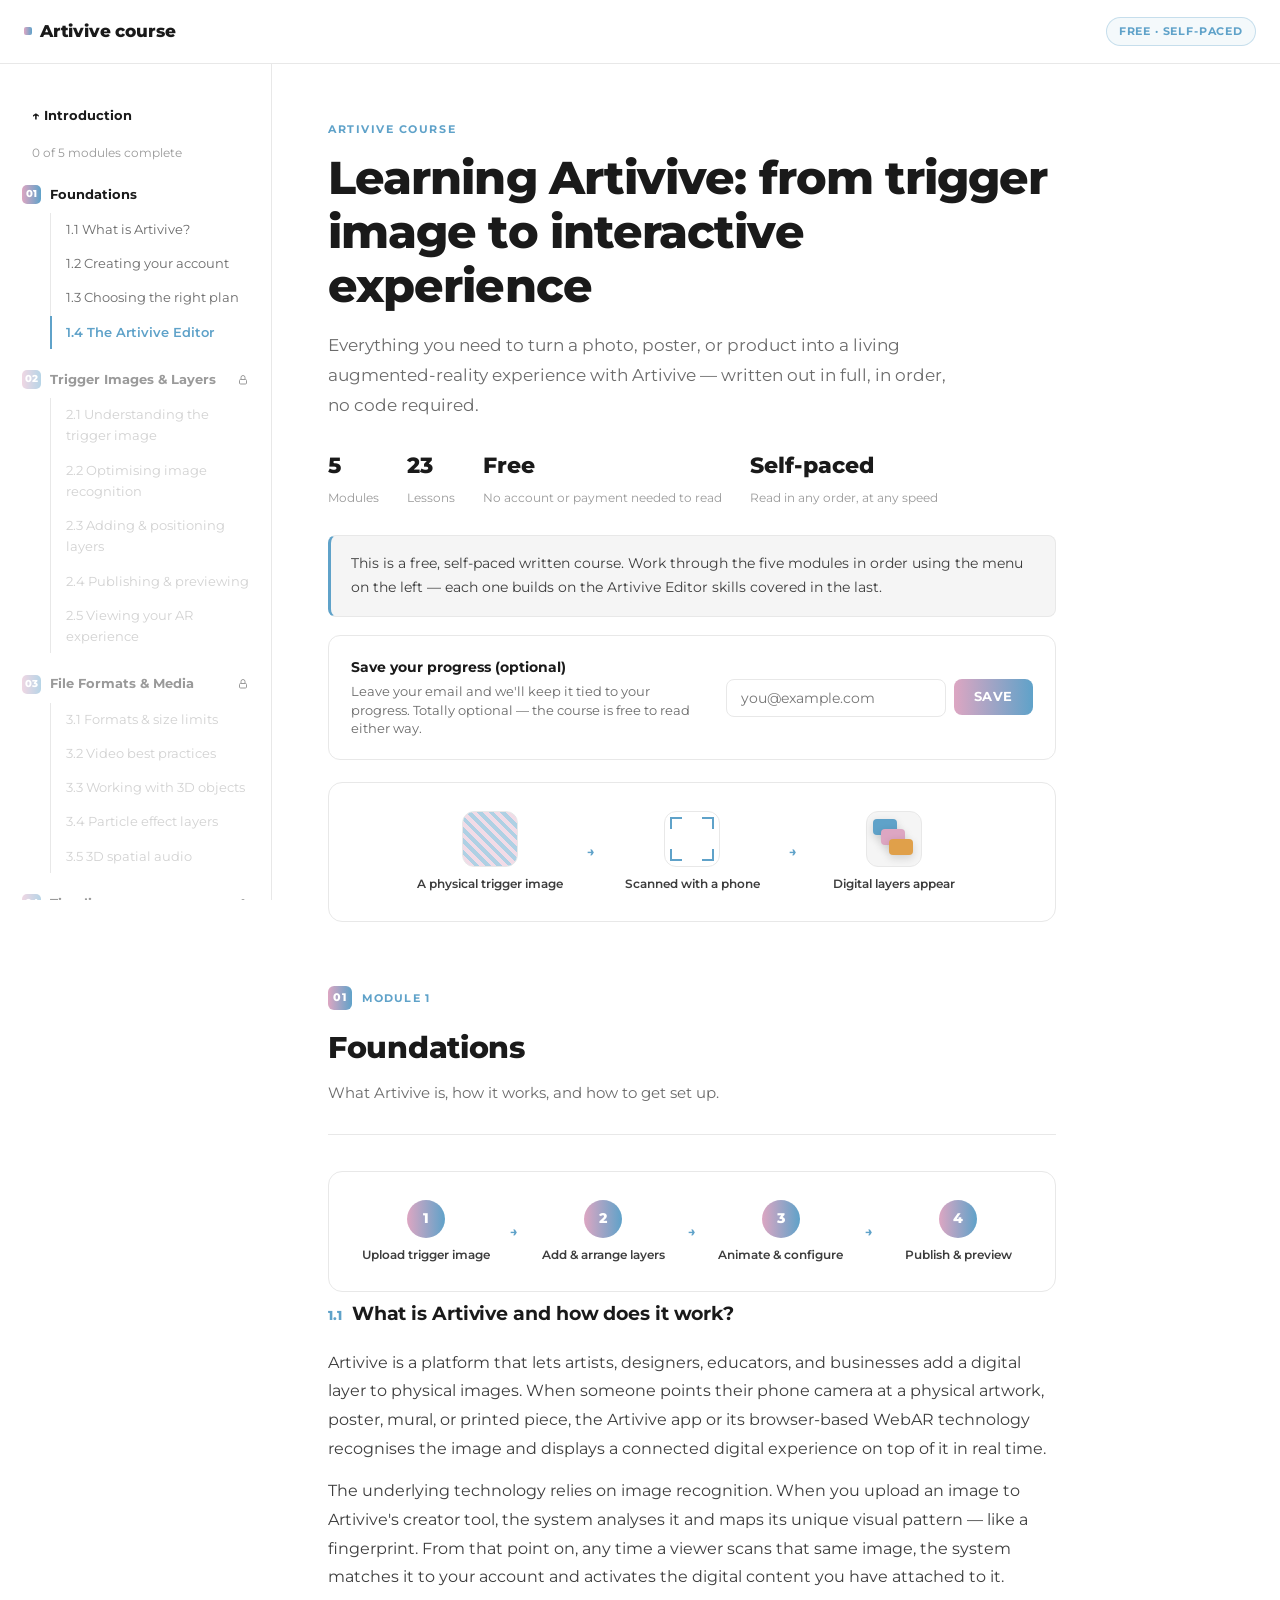
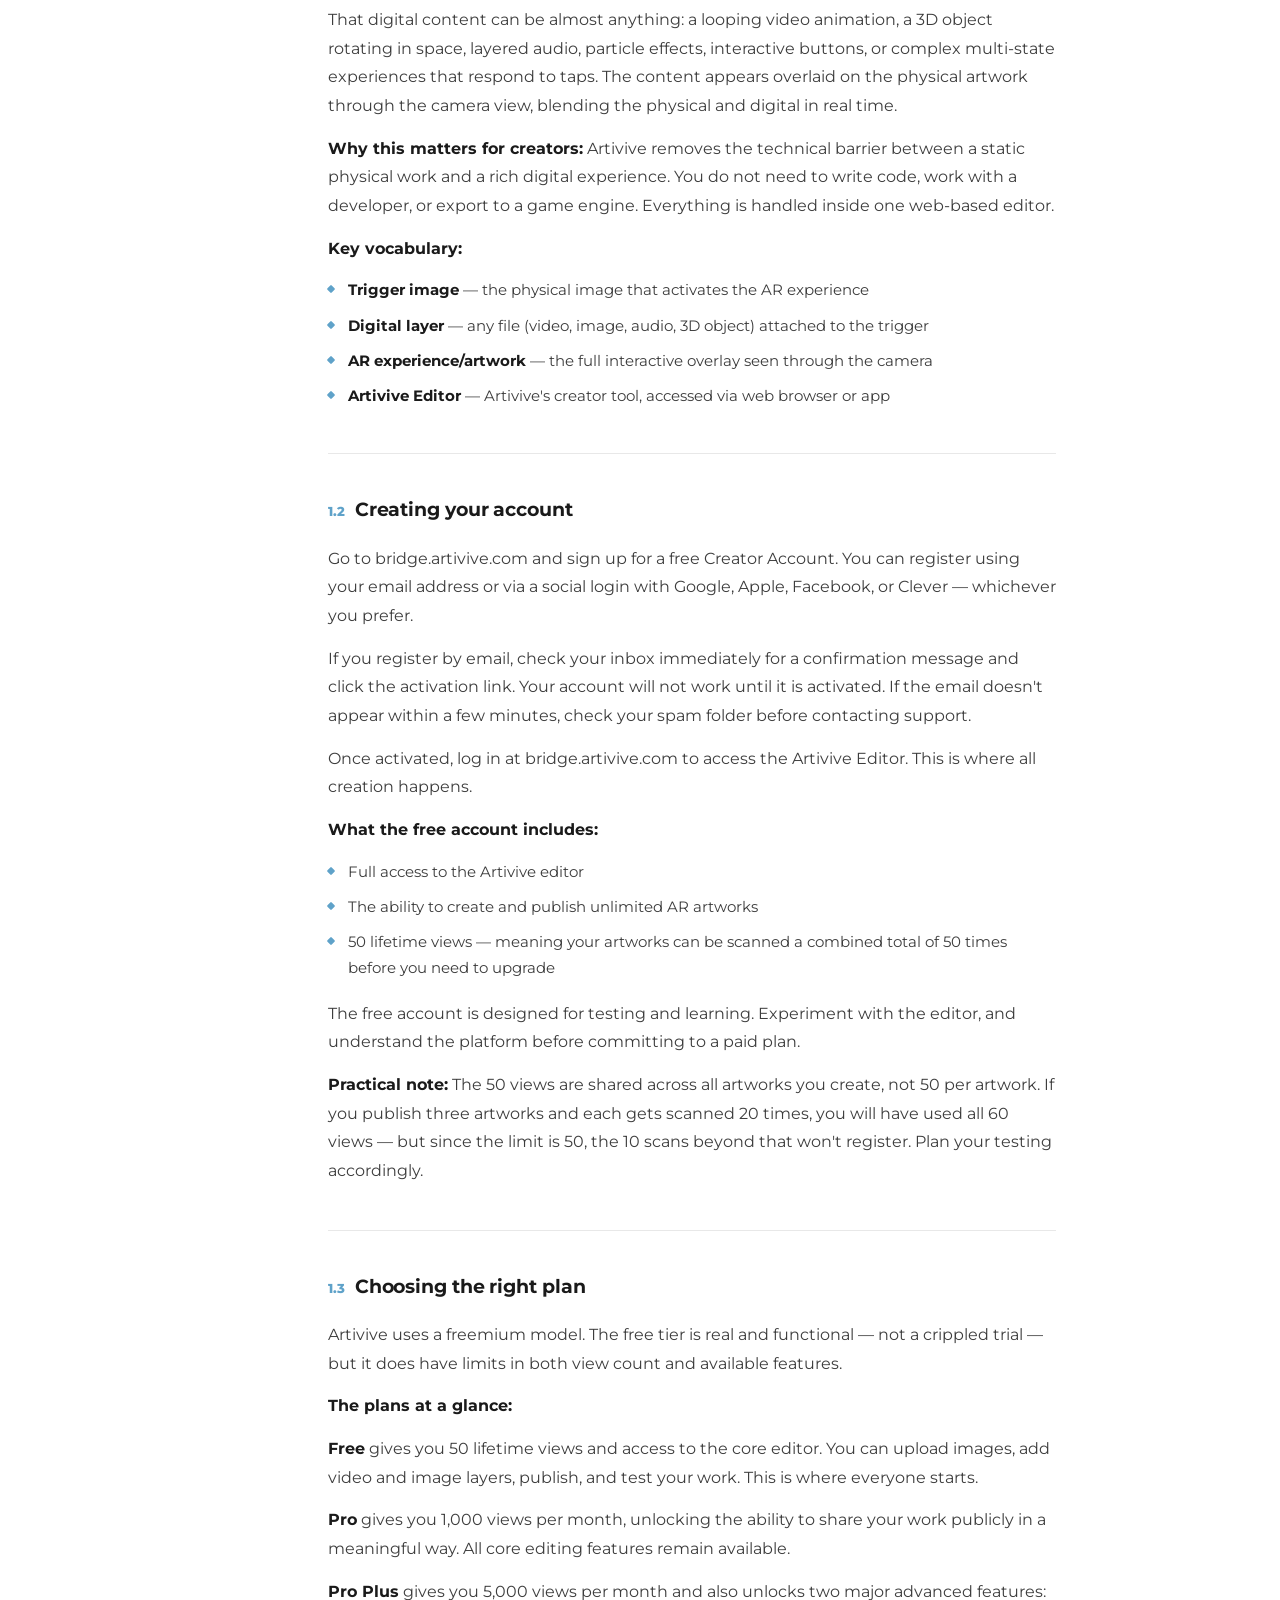
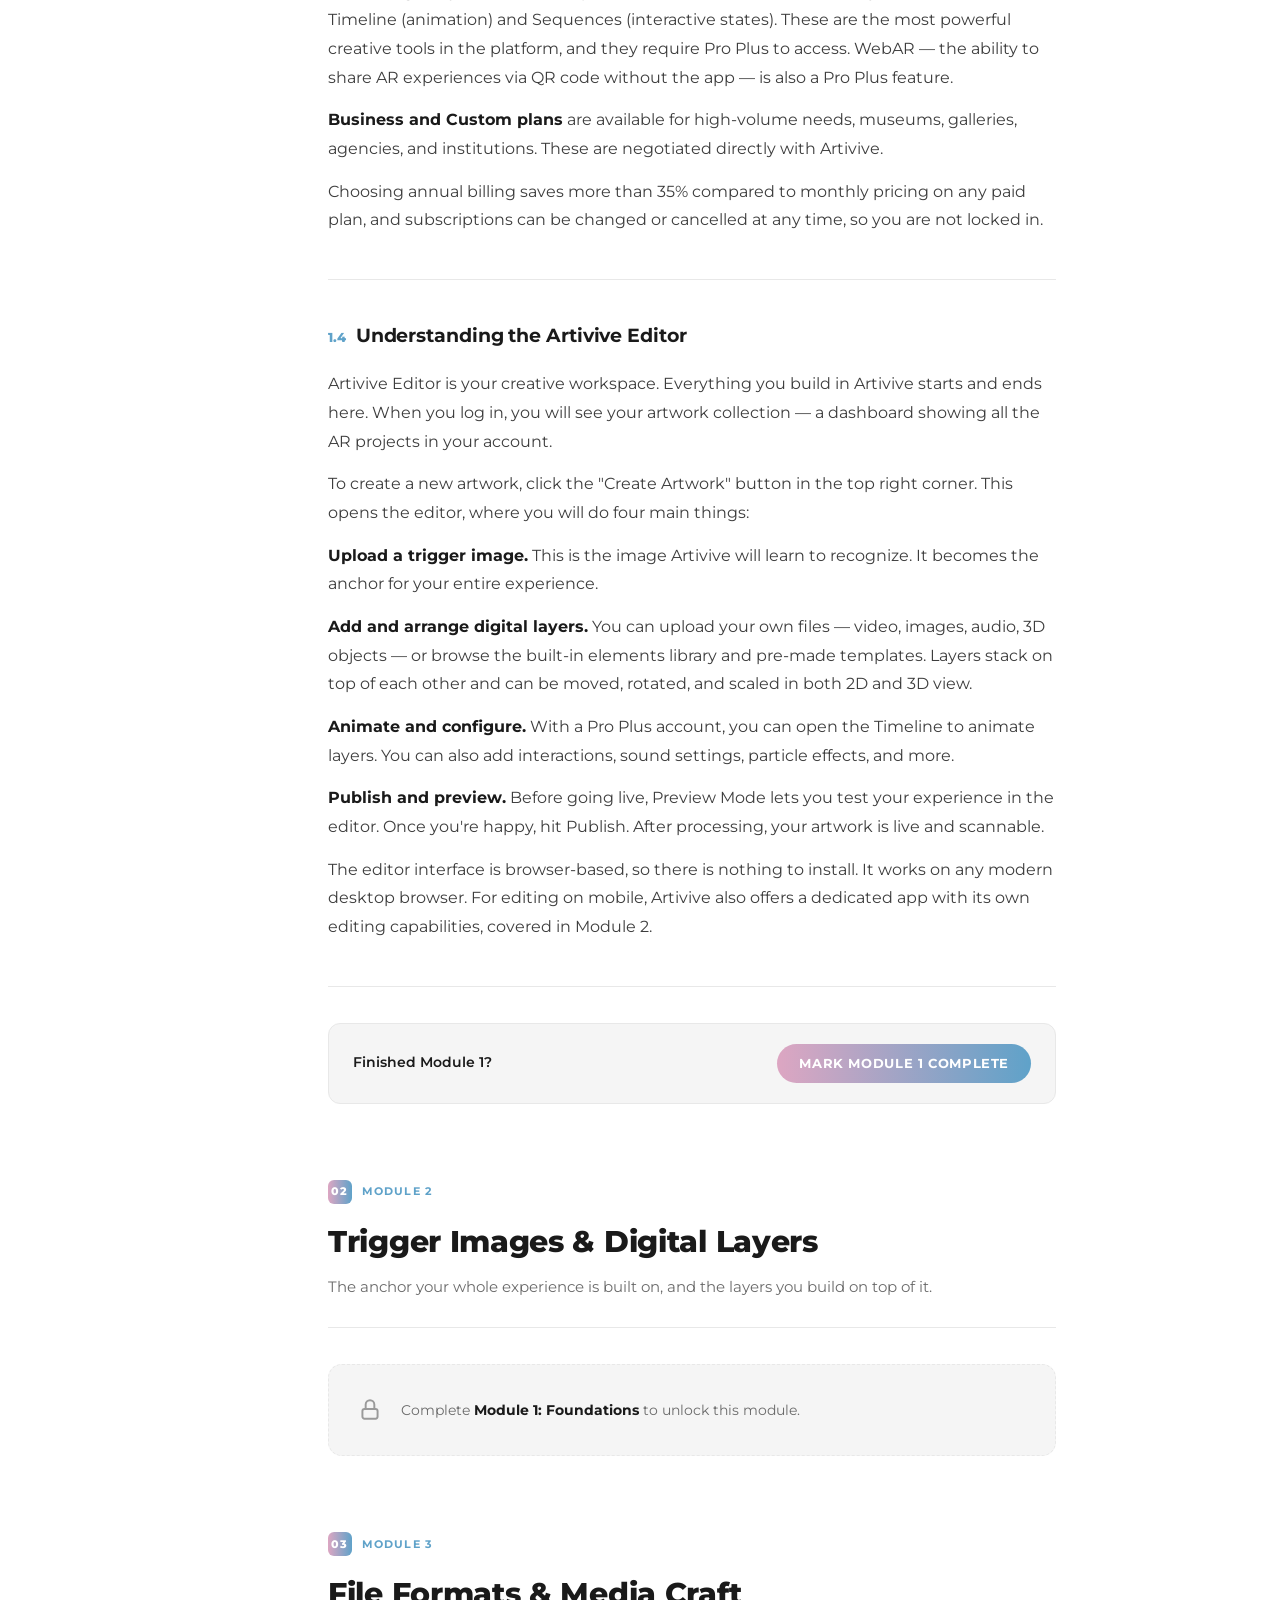
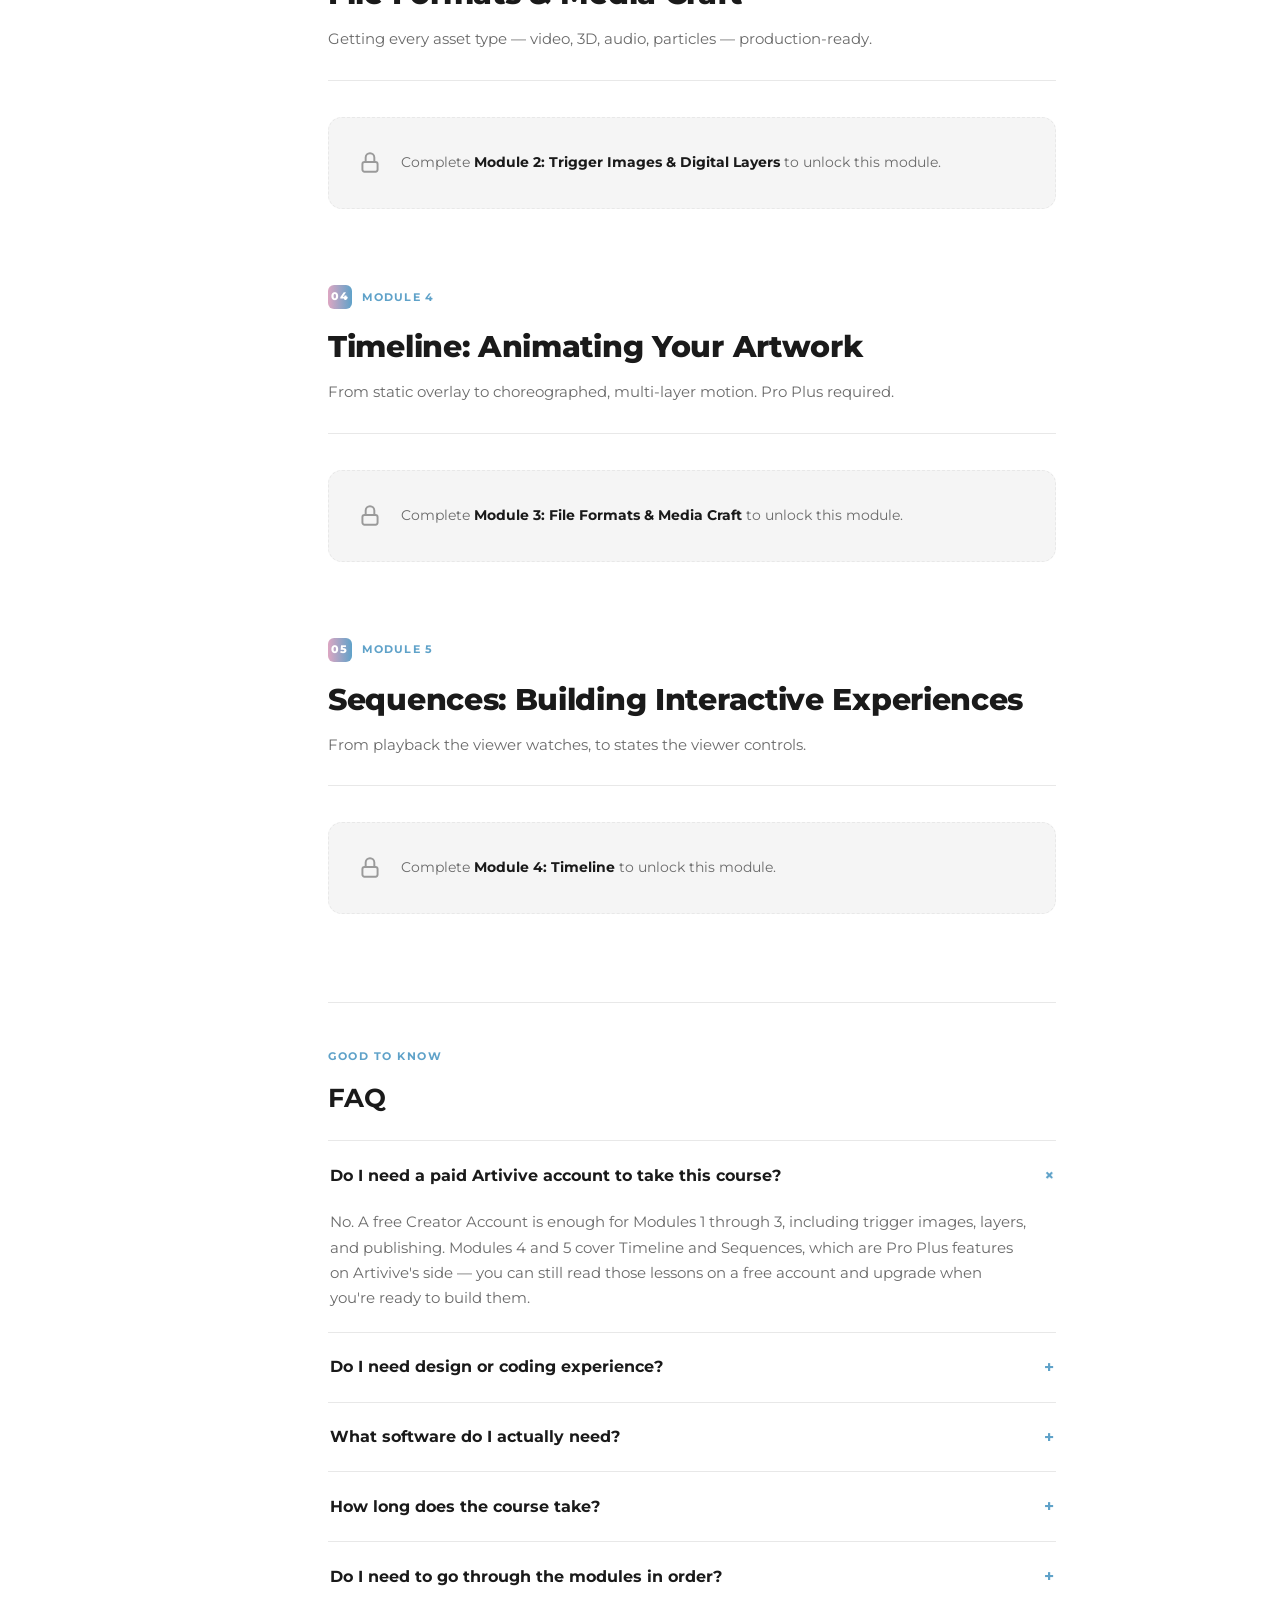
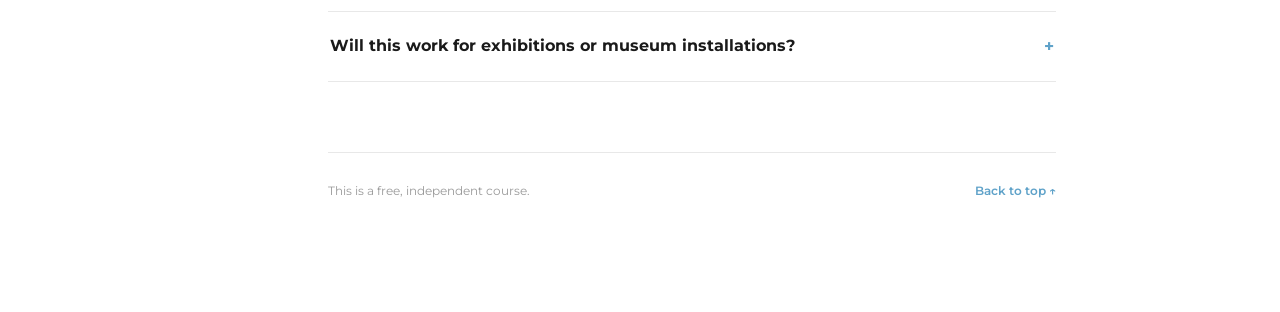
==== commit d01445f2: "header naming removinf portal from the naming" ====
--- a/index.html
+++ b/index.html
@@ -3,7 +3,7 @@
 <head>
 <meta charset="UTF-8">
 <meta name="viewport" content="width=device-width, initial-scale=1.0">
-<title>PORTAL — A Free Artivive Course</title>
+<title>An Artivive Course</title>
 <link rel="preconnect" href="https://fonts.googleapis.com">
 <link href="https://fonts.googleapis.com/css2?family=Montserrat:ital,wght@0,400;0,500;0,600;0,700;0,800;0,900;1,600&display=swap" rel="stylesheet">
 <style>
@@ -240,7 +240,7 @@
 <body>
 
 <div class="top-bar">
-  <div class="top-logo"><span class="mark"></span>PORTAL</div>
+  <div class="top-logo"><span class="mark"></span>Artivive course</div>
   <div class="top-right">
     <span class="free-badge">Free · Self-paced</span>
     <button class="menu-toggle" id="menuToggle" aria-label="Toggle menu">☰</button>
@@ -979,7 +979,7 @@
     </section>
 
     <footer>
-      <p>PORTAL is a free, independent course. Not affiliated with or endorsed by Artivive GmbH.</p>
+      <p>This is a free, independent course.</p>
       <a href="#top">Back to top ↑</a>
     </footer>
 
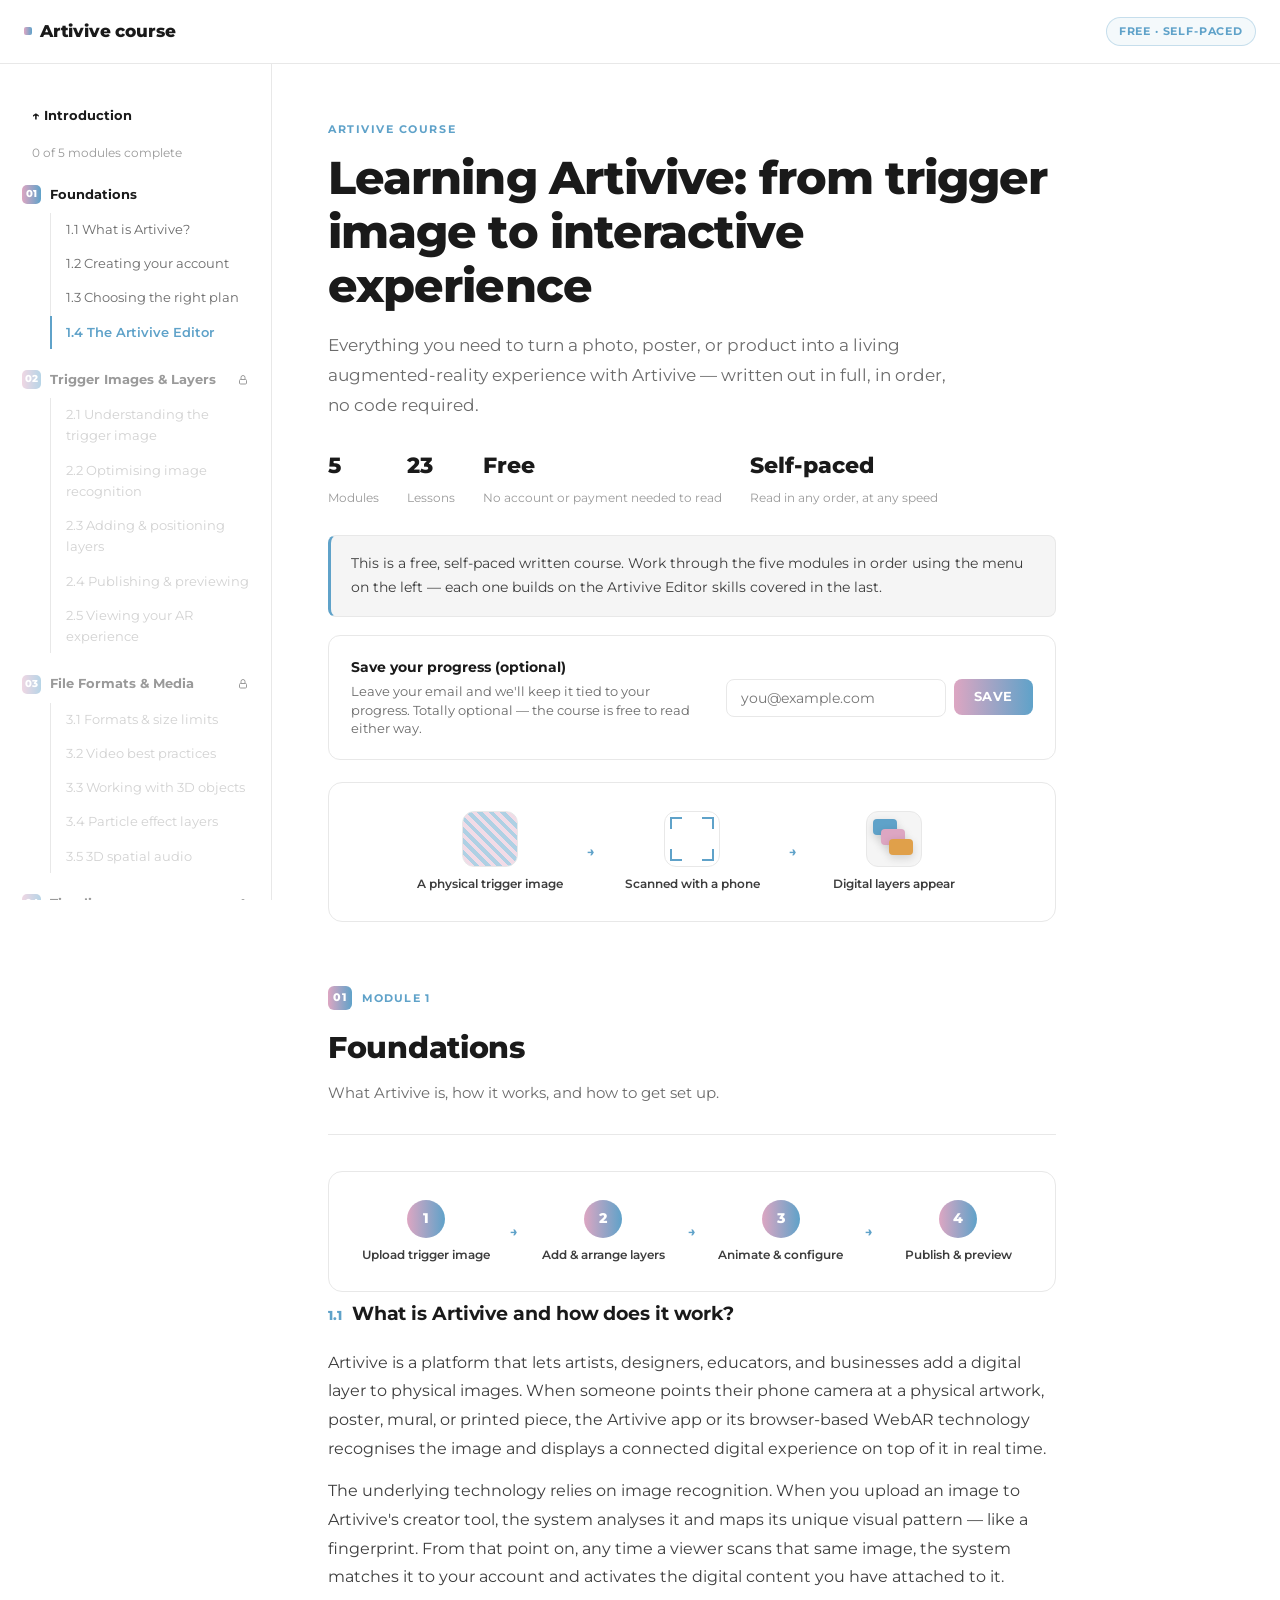
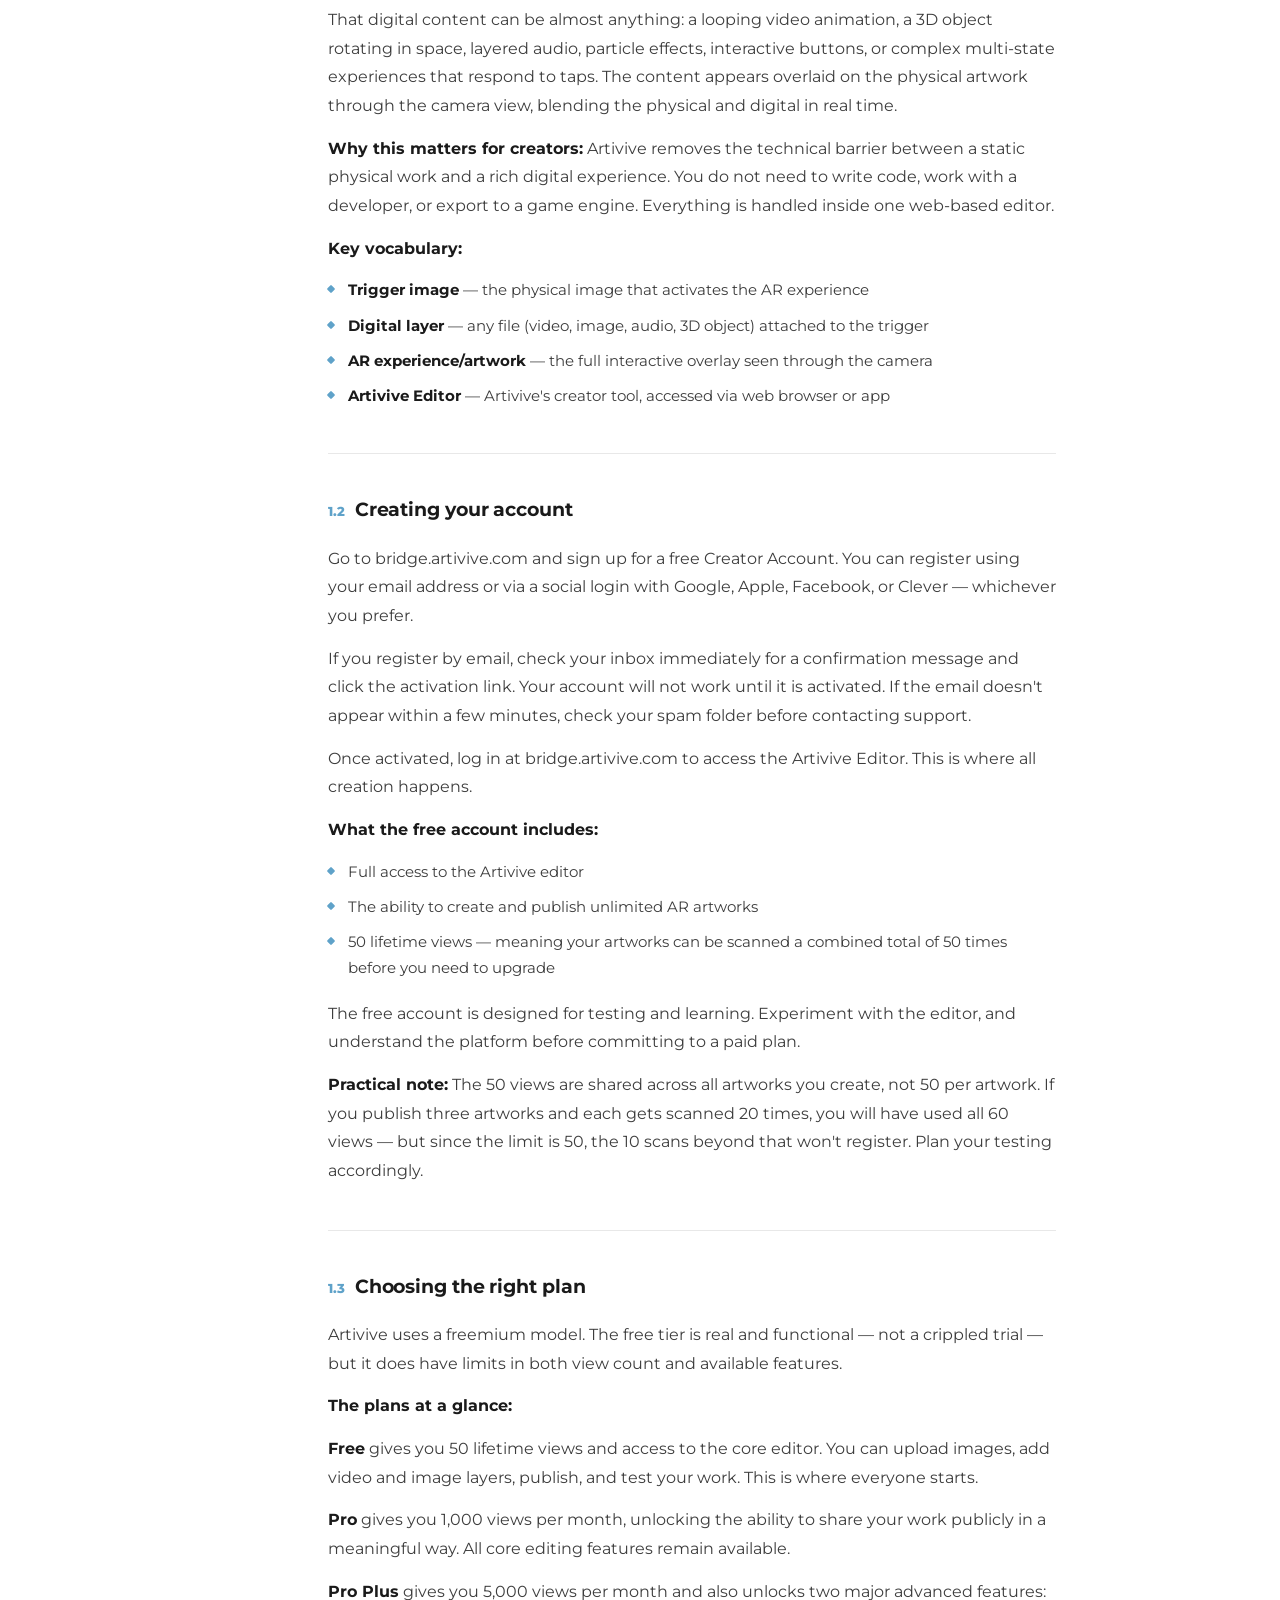
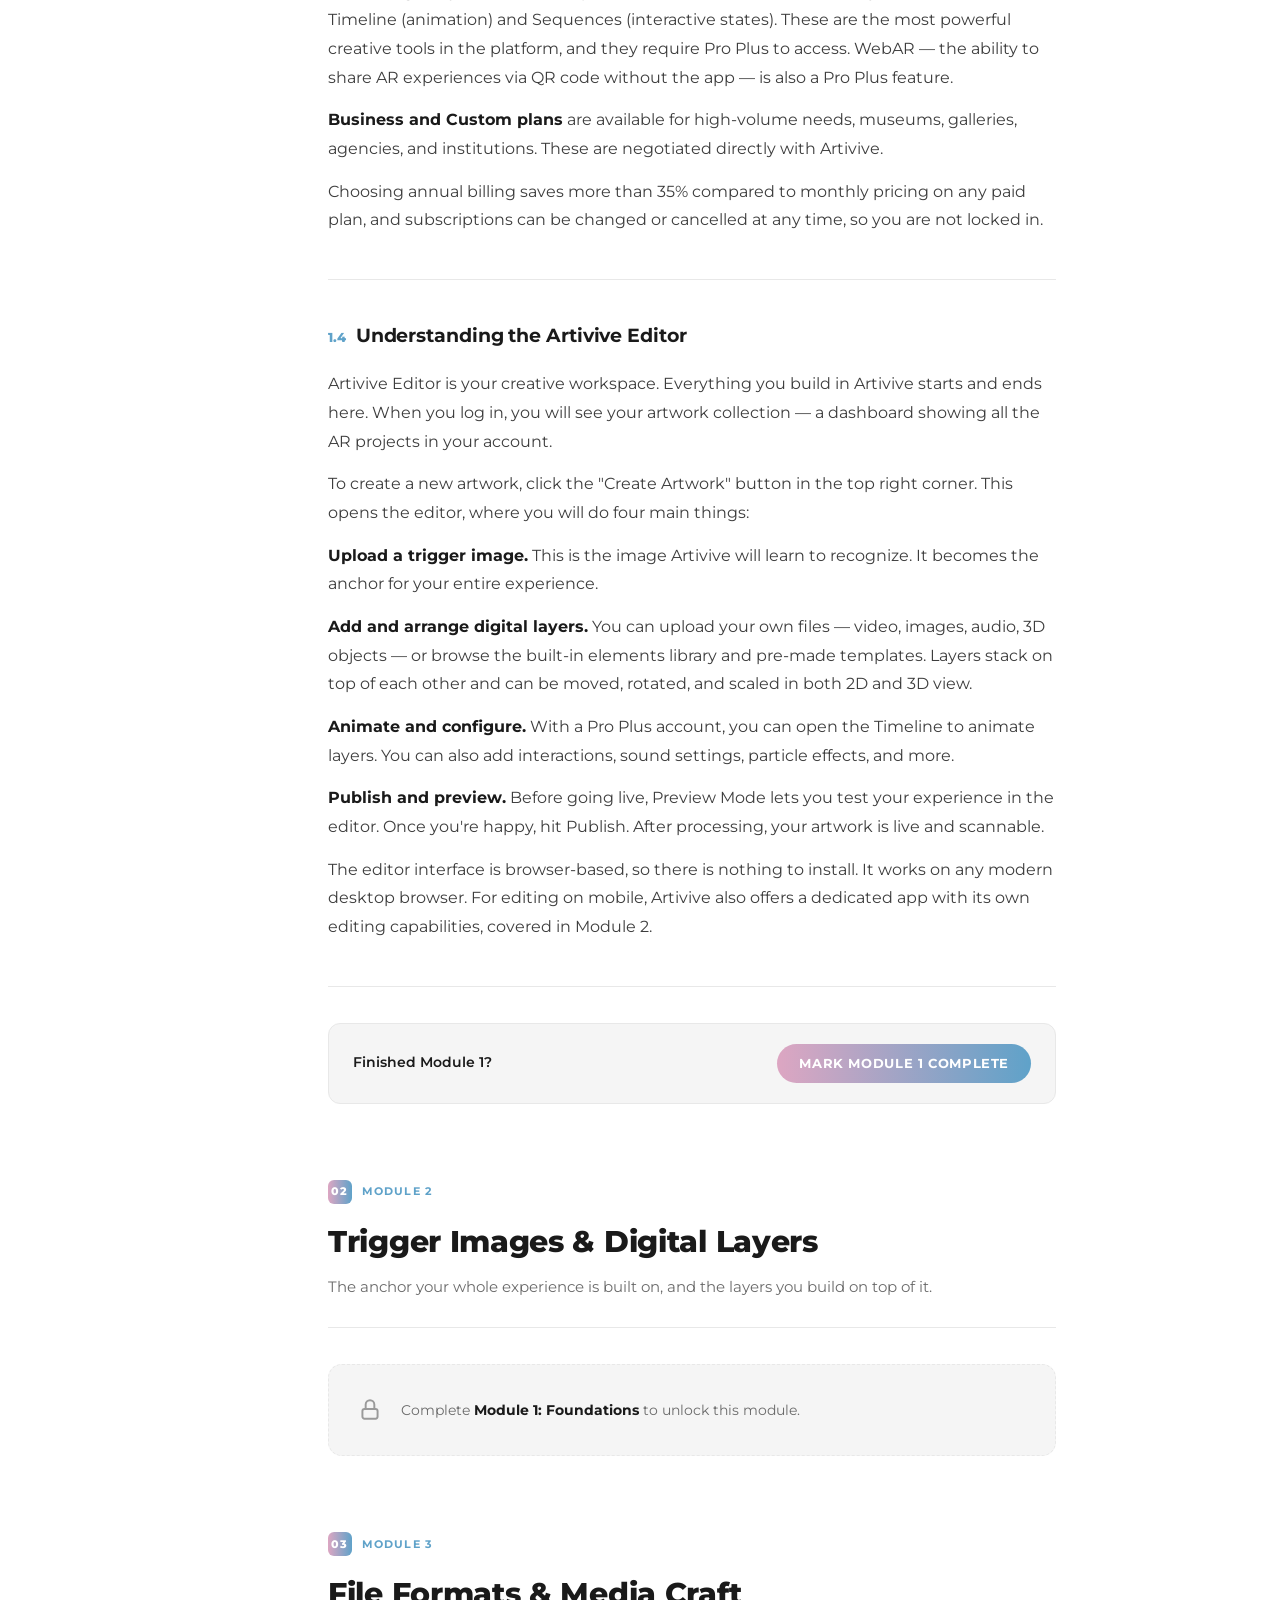
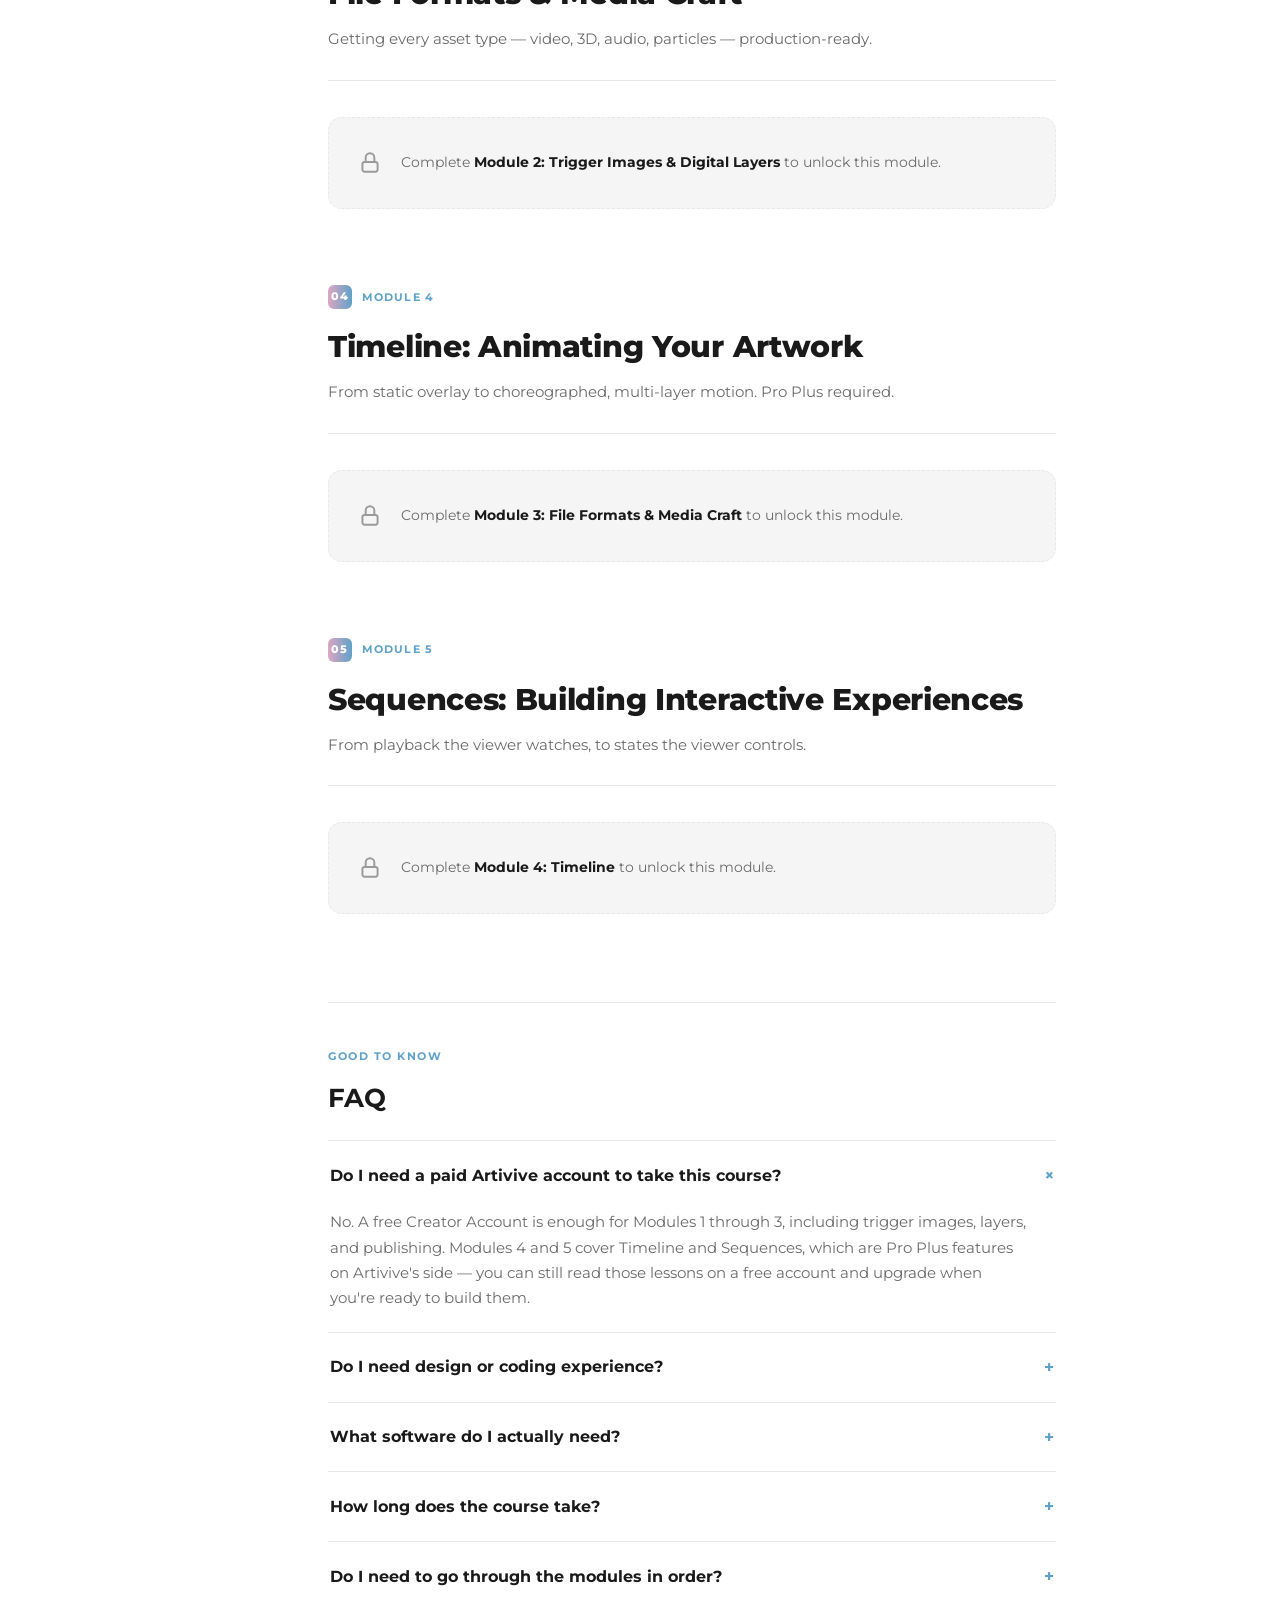
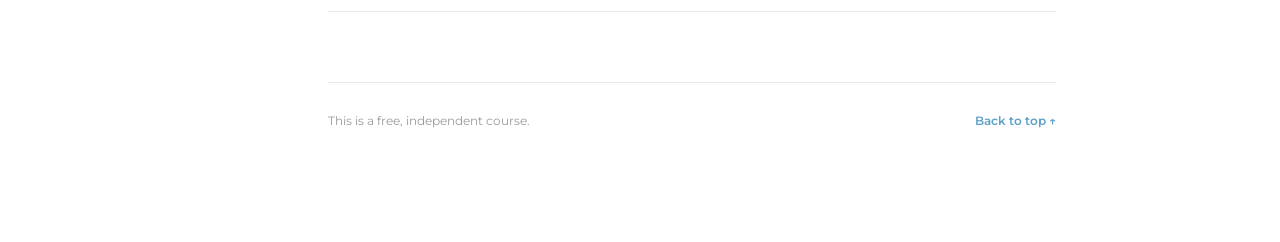
==== commit 464282c4: "editing faqs" ====
--- a/index.html
+++ b/index.html
@@ -207,6 +207,14 @@
   .video-link::before{content:'▶';font-size:10px;}
   .video-link:hover{text-decoration:underline;}
 
+  /* embedded videos — same frame treatment as the infographics */
+  .video-embed{background:#fff;border:1px solid var(--edge);border-radius:14px;padding:14px;margin:22px 0 6px;}
+  .video-embed + .video-embed{margin-top:14px;}
+  .video-frame{position:relative;width:100%;padding-top:56.25%;border-radius:9px;overflow:hidden;background:var(--page);}
+  .video-frame iframe{position:absolute;top:0;left:0;width:100%;height:100%;border:0;}
+    .video-caption{display:flex;align-items:center;gap:8px;font-size:12px;font-weight:600;color:var(--muted);margin-top:11px;padding:0 2px;}
+  .video-caption::before{content:'▶';font-size:9px;color:var(--sky);}
+
   /* faq */
   .faq-section{margin-top:88px;padding-top:44px;border-top:1px solid var(--edge);}
   .faq-item{border-top:1px solid var(--edge);}
@@ -438,9 +446,9 @@
       <article class="lesson" id="lesson-1-2">
         <h3><span class="lesson-num-tag">1.2</span> Creating your account</h3>
         <div class="lesson-body">
-          <p>Go to <a href="bridge.artivive.com">bridge.artivive.com</a> and sign up for a free Creator Account. You can register using your email address or via a social login with Google, Apple, Facebook, or Clever — whichever you prefer.</p>
+          <p>Go to <a href="https://bridge.artivive.com">bridge.artivive.com</a> and sign up for a free Creator Account. You can register using your email address or via a social login with Google, Apple, Facebook, or Clever — whichever you prefer.</p>
           <p>If you register by email, check your inbox immediately for a confirmation message and click the activation link. Your account will not work until it is activated. If the email doesn't appear within a few minutes, check your spam folder before contacting support.</p>
-          <p>Once activated, log in at <a href="bridge.artivive.com">bridge.artivive.com</a> to access the Artivive Editor. This is where all creation happens.</p>
+          <p>Once activated, log in at <a href="https://bridge.artivive.com">bridge.artivive.com</a> to access the Artivive Editor. This is where all creation happens.</p>
           <p><strong>What the free account includes:</strong></p>
           <ul>
             <li>Full access to the Artivive editor</li>
@@ -685,7 +693,7 @@
           <p><strong>Working in Blender:</strong> If you create or edit 3D models in Blender, export directly to glTF from Blender's built-in exporter. Choose Binary format to create a GLB file. Enable the Compression option to keep the file small. If your model has an animation, enable the Animation export option to include it.</p>
           <p><strong>Reducing file size:</strong> The most common challenge with 3D objects is keeping them under the file size limit. In Blender, use the Decimate modifier on your mesh to reduce polygon count — this maintains the general shape while dramatically reducing file size. You can also compress texture images in Photoshop or equivalent before embedding them. Flat color materials defined in Blender use no texture space at all, which is the most file-efficient approach.</p>
           <p><strong>Animated 3D models:</strong> 3D objects can include their own animation cycles (like a character walking or an object spinning). Upload them in a ZIP archive with all associated files. In the Timeline and Sequences features (Module 4 and 5), you can also trigger specific animations from a 3D model at defined moments.</p>
-          <a class="video-link" href="https://www.youtube.com/watch?v=xjUqfdRpwx0&list=PLyayy5KwQ6IvFRHj67oTR_a4P47T5auDV&index=10" target="_blank" rel="noopener">youtube.com/watch?v=xjUqfdRpwx0</a>
+           <iframe src="https://www.youtube-nocookie.com/embed/xjUqfdRpwx0?list=PLyayy5KwQ6IvFRHj67oTR_a4P47T5auDV" title="Working with 3D objects in Artivive" loading="lazy" allow="accelerometer; autoplay; clipboard-write; encrypted-media; gyroscope; picture-in-picture; web-share" allowfullscreen referrerpolicy="strict-origin-when-cross-origin"></iframe>
         </div>
       </article>
 
@@ -704,8 +712,18 @@
           </ul>
           <p>Experiment with these settings while watching the preview. Subtle, slow particle effects often work better with fine art — they add atmosphere without distracting from the work itself. High-density, fast effects are better suited to dynamic, energetic compositions.</p>
           <p>Particle effects are CPU-intensive on mobile devices. If you layer multiple particle effects on top of each other, test on a mid-range device to make sure the experience still runs smoothly.</p>
-          <a class="video-link" href="https://www.youtube.com/watch?v=L_5lKQAD0m4&list=PLyayy5KwQ6IvFRHj67oTR_a4P47T5auDV&index=4" target="_blank" rel="noopener">youtube.com/watch?v=L_5lKQAD0m4</a>
-          <a class="video-link" href="https://www.youtube.com/watch?v=v6WixgrWYKQ&list=PLyayy5KwQ6IvFRHj67oTR_a4P47T5auDV&index=6" target="_blank" rel="noopener">youtube.com/watch?v=v6WixgrWYKQ</a>
+          <div class="video-embed">
+            <div class="video-frame">
+              <iframe src="https://www.youtube-nocookie.com/embed/L_5lKQAD0m4?list=PLyayy5KwQ6IvFRHj67oTR_a4P47T5auDV" title="Particle effects in Artivive" loading="lazy" allow="accelerometer; autoplay; clipboard-write; encrypted-media; gyroscope; picture-in-picture; web-share" allowfullscreen referrerpolicy="strict-origin-when-cross-origin"></iframe>
+            </div>
+            <div class="video-caption">Watch: particle effects, part 1</div>
+          </div>
+          <div class="video-embed">
+            <div class="video-frame">
+              <iframe src="https://www.youtube-nocookie.com/embed/v6WixgrWYKQ?list=PLyayy5KwQ6IvFRHj67oTR_a4P47T5auDV" title="More particle effects in Artivive" loading="lazy" allow="accelerometer; autoplay; clipboard-write; encrypted-media; gyroscope; picture-in-picture; web-share" allowfullscreen referrerpolicy="strict-origin-when-cross-origin"></iframe>
+            </div>
+            <div class="video-caption">Watch: particle effects, part 2</div>
+          </div>
         </div>
       </article>
 
@@ -718,7 +736,12 @@
           <p><strong>Linear mode</strong> defines a hard boundary. Inside the outer sphere, volume scales linearly with distance. Outside the sphere, the sound is completely silent. This is useful when you want a sound to be clearly associated with a specific artwork — a viewer standing in front of a neighboring piece should hear nothing from yours.</p>
           <p>Both modes allow you to adjust the size of the inner and outer spheres directly in the editor. Larger spheres mean the audio activates from further away. Smaller spheres create a more intimate experience.</p>
           <p><strong>When to use spatial audio:</strong> Spatial audio is most effective in multi-artwork exhibitions where multiple AR pieces exist in the same physical space. It prevents audio from one artwork from bleeding into another's experience. For single-artwork experiences, standard audio is usually sufficient.</p>
-          <a class="video-link" href="https://www.youtube.com/watch?v=SOSIJAp6PyY&list=PLyayy5KwQ6IvFRHj67oTR_a4P47T5auDV&index=7" target="_blank" rel="noopener">youtube.com/watch?v=SOSIJAp6PyY</a>
+           <div class="video-embed">
+            <div class="video-frame">
+              <iframe src="https://www.youtube-nocookie.com/embed/SOSIJAp6PyY?list=PLyayy5KwQ6IvFRHj67oTR_a4P47T5auDV" title="3D spatial audio in Artivive" loading="lazy" allow="accelerometer; autoplay; clipboard-write; encrypted-media; gyroscope; picture-in-picture; web-share" allowfullscreen referrerpolicy="strict-origin-when-cross-origin"></iframe>
+            </div>
+            <div class="video-caption">Watch: 3D spatial audio</div>
+          </div>
         </div>
       </article>
 
@@ -826,7 +849,12 @@
           <p><strong>Combining multiple actions on a single layer:</strong> A layer can have multiple Timeline actions applied to it simultaneously. For example, you can have a Move To and a Rotate To running at the same time on the same layer, creating a spinning drift effect. When two actions of the same type (like two Move To actions) overlap on the same layer, the one that ends later or sits on top in the timeline takes priority.</p>
           <p><strong>Transform To for natural motion:</strong> In the real world, objects rarely move in just one dimension. A falling leaf rotates and scales as it falls. A character reaching for something translates and rotates simultaneously. The Transform To action captures this multi-axis movement in a single step, giving you combined control over position, rotation, and scale with one unified speed curve. Use it whenever you want movement to feel organic rather than constructed.</p>
           <p><strong>Layering the Show action:</strong> The Show/Hide action is useful beyond simple appearance control. You can trigger sound layers at precise moments, cause visual elements to flash in sync with music, or build a sequential reveal where elements appear one after another. Time your Show actions carefully and use Preview Mode to verify the synchronization.</p>
-          <a class="video-link" href="https://www.youtube.com/watch?v=M3tM5WIKEQc&list=PLyayy5KwQ6IvFRHj67oTR_a4P47T5auDV&index=2" target="_blank" rel="noopener">youtube.com/watch?v=M3tM5WIKEQc</a>
+          <div class="video-embed">
+            <div class="video-frame">
+              <iframe src="https://www.youtube-nocookie.com/embed/M3tM5WIKEQc?list=PLyayy5KwQ6IvFRHj67oTR_a4P47T5auDV" title="Timeline animation in Artivive" loading="lazy" allow="accelerometer; autoplay; clipboard-write; encrypted-media; gyroscope; picture-in-picture; web-share" allowfullscreen referrerpolicy="strict-origin-when-cross-origin"></iframe>
+            </div>
+            <div class="video-caption">Watch: animating with Timeline</div>
+          </div>
         </div>
       </article>
 
@@ -930,7 +958,12 @@
           <p><strong>Choose-your-own-path narratives:</strong> Design sequences as story branches. The Artwork Sequence introduces a scenario. Two tappable elements lead to Sequence A or Sequence B. Each ends with new choices. The viewer navigates the story through their decisions.</p>
           <p><strong>Guided exhibition experiences:</strong> In a gallery or museum context, use sequences to add optional depth. The default state is clean and unobtrusive. A "tap to learn more" element triggers additional information, contextual imagery, or artist commentary — available for viewers who want it, invisible to those who don't.</p>
           <p>The constraint is not technical — it is creative. If you can draw the logic diagram, Artivive can build it.</p>
-          <a class="video-link" href="https://www.youtube.com/watch?v=6I8VpeUdbWU&list=PLyayy5KwQ6IvFRHj67oTR_a4P47T5auDV&index=1" target="_blank" rel="noopener">youtube.com/watch?v=6I8VpeUdbWU</a>
+           <div class="video-embed">
+            <div class="video-frame">
+              <iframe src="https://www.youtube-nocookie.com/embed/6I8VpeUdbWU?list=PLyayy5KwQ6IvFRHj67oTR_a4P47T5auDV" title="Building with Sequences in Artivive" loading="lazy" allow="accelerometer; autoplay; clipboard-write; encrypted-media; gyroscope; picture-in-picture; web-share" allowfullscreen referrerpolicy="strict-origin-when-cross-origin"></iframe>
+            </div>
+            <div class="video-caption">Watch: what you can build with Sequences</div>
+          </div>
         </div>
       </article>
 
@@ -971,11 +1004,7 @@
       <details class="faq-item">
         <summary>Do I need to go through the modules in order?<span class="faq-plus">+</span></summary>
         <p>It's recommended. Module 2 assumes the account setup from Module 1, Module 4 assumes the layer skills from Module 2, and Module 5 builds directly on Timeline concepts from Module 4.</p>
-      </details>
-      <details class="faq-item">
-        <summary>Will this work for exhibitions or museum installations?<span class="faq-plus">+</span></summary>
-        <p>Yes. Module 5 specifically covers guided exhibition experiences, and Module 3 covers 3D spatial audio for spaces with multiple AR artworks side by side.</p>
-      </details>
+      </details>    
     </section>
 
     <footer>
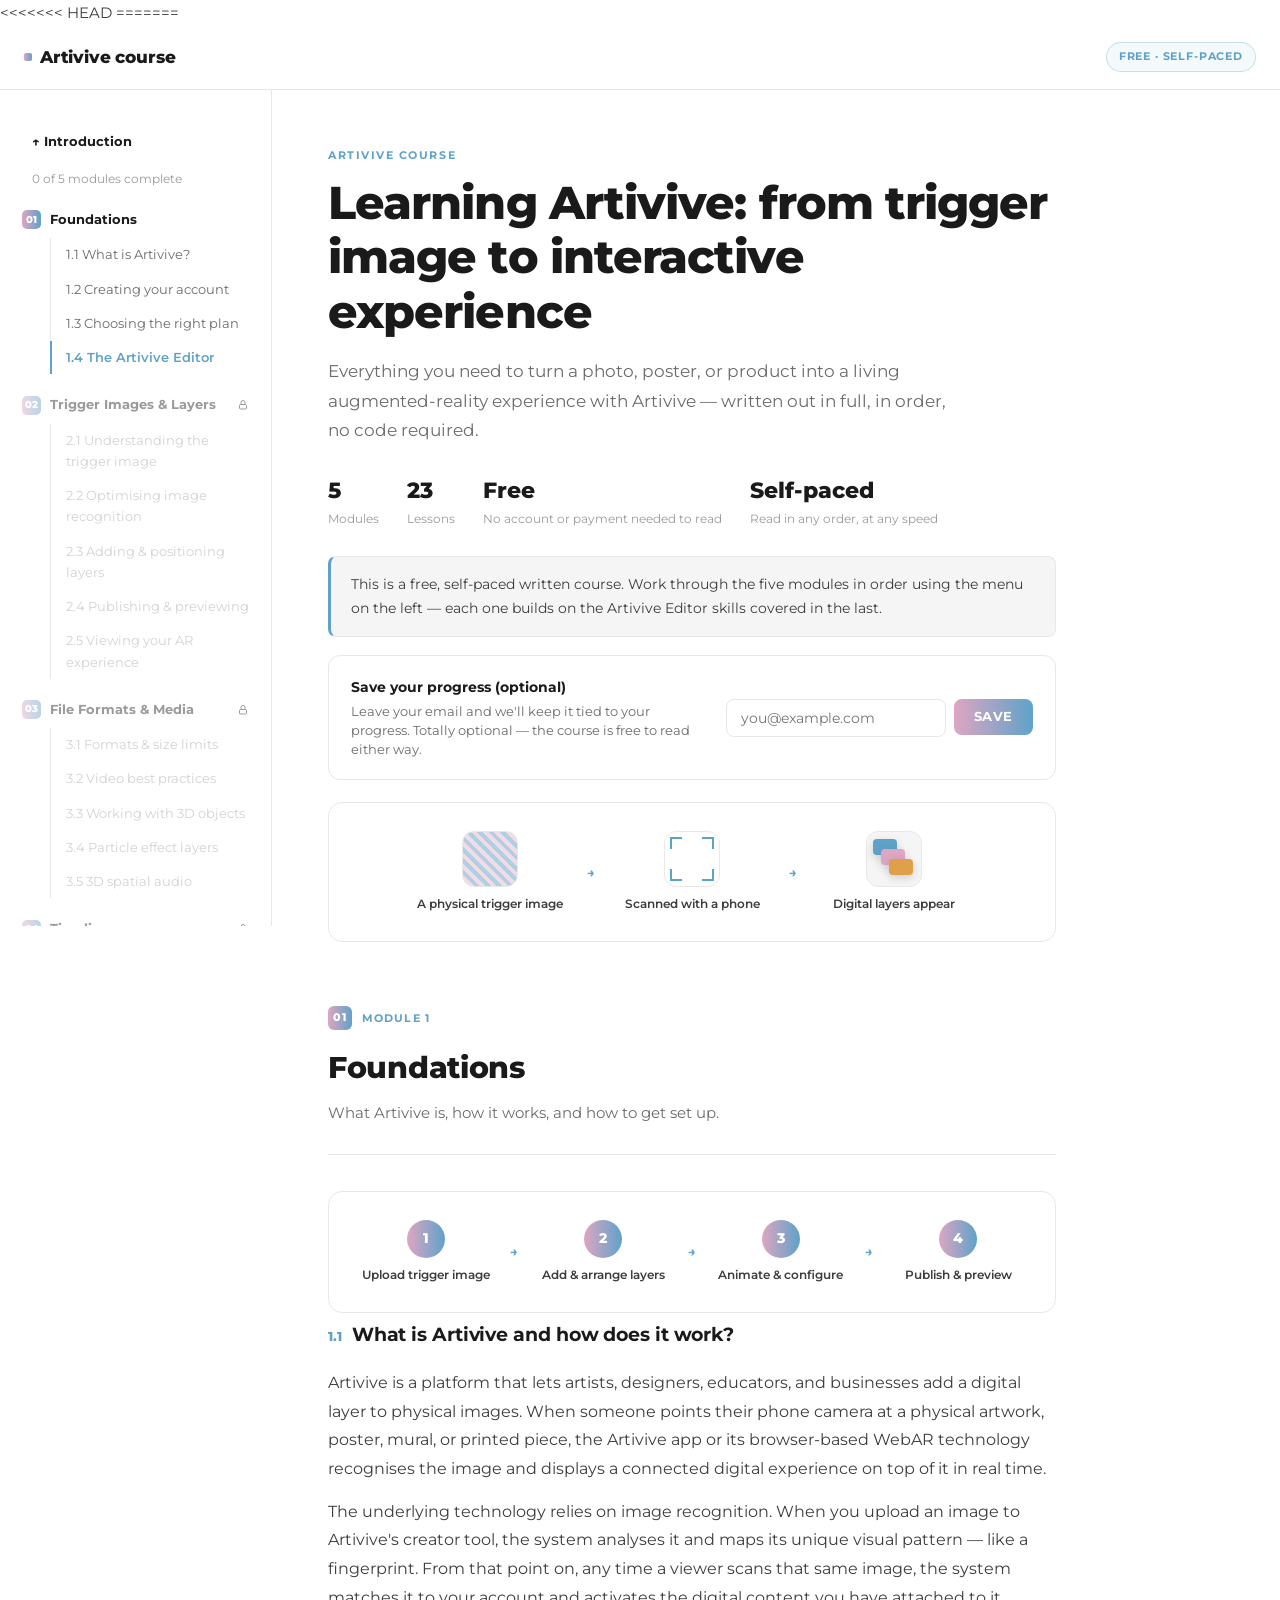
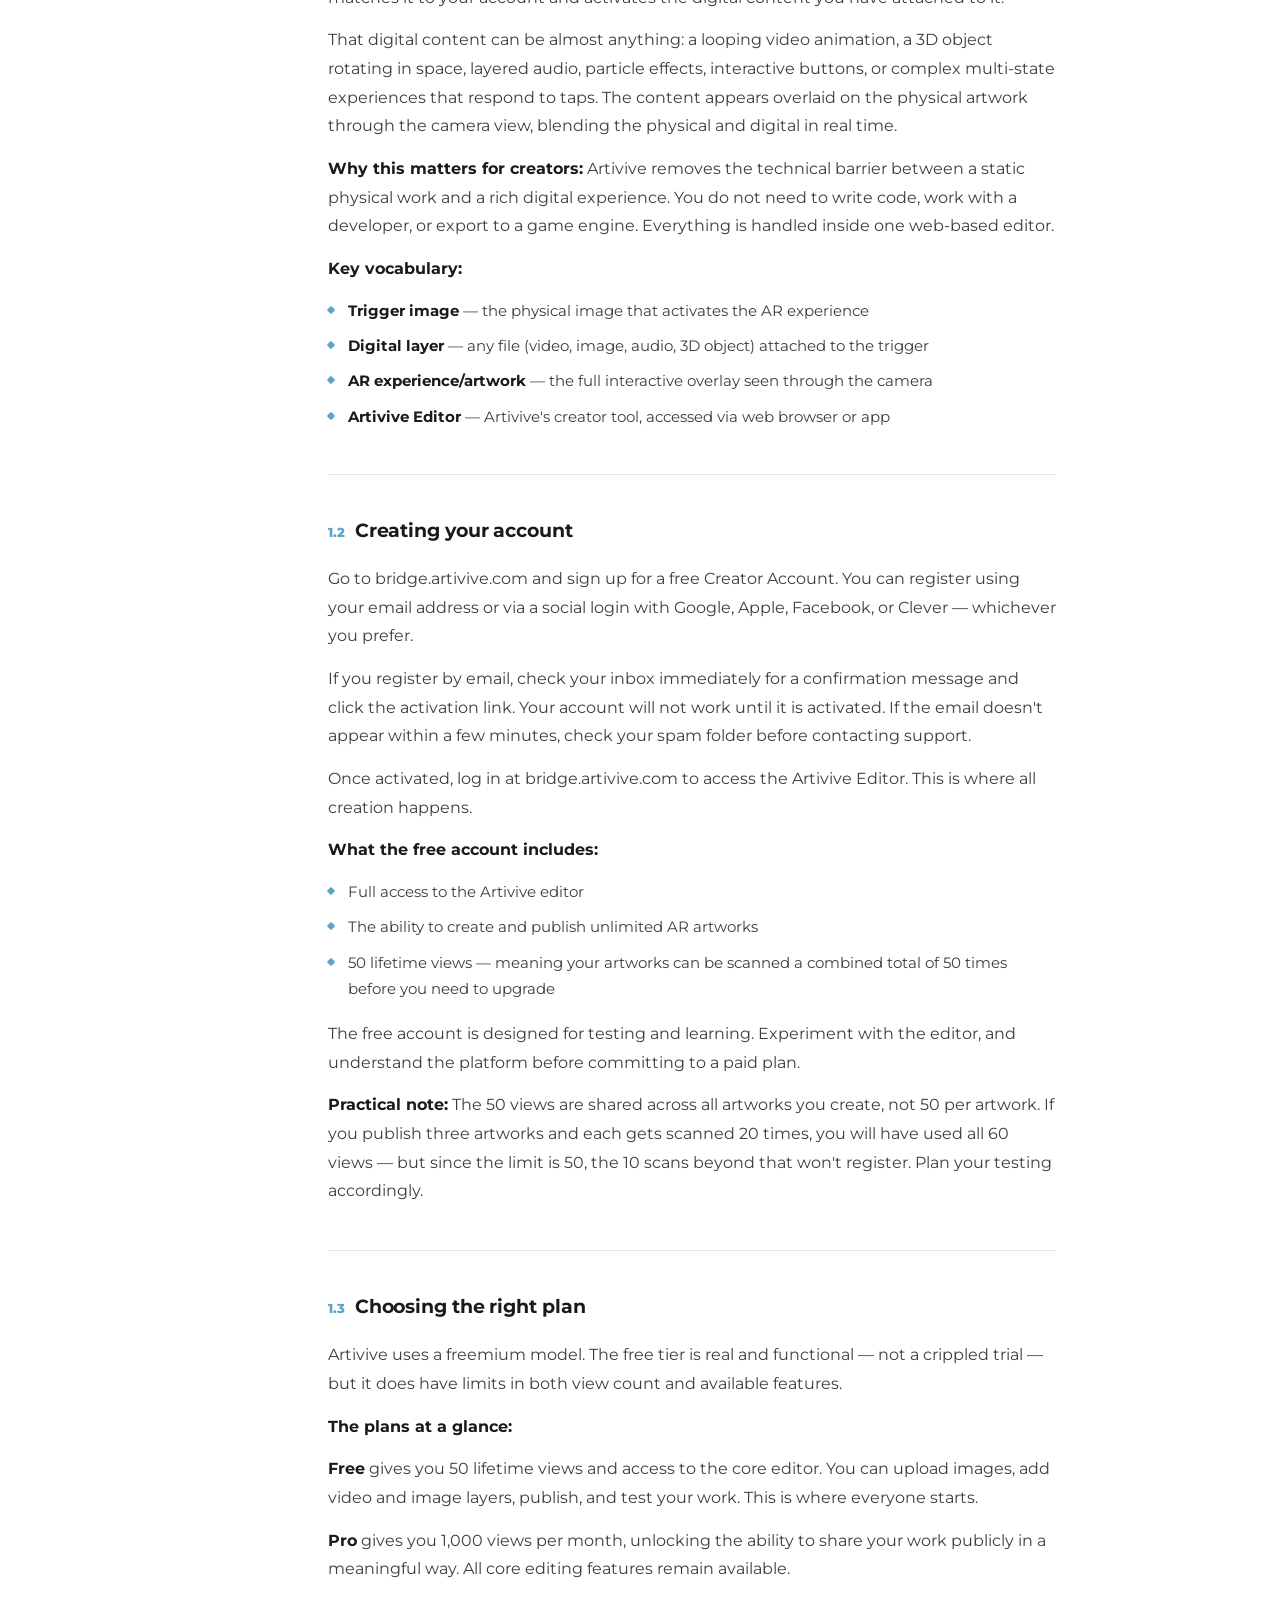
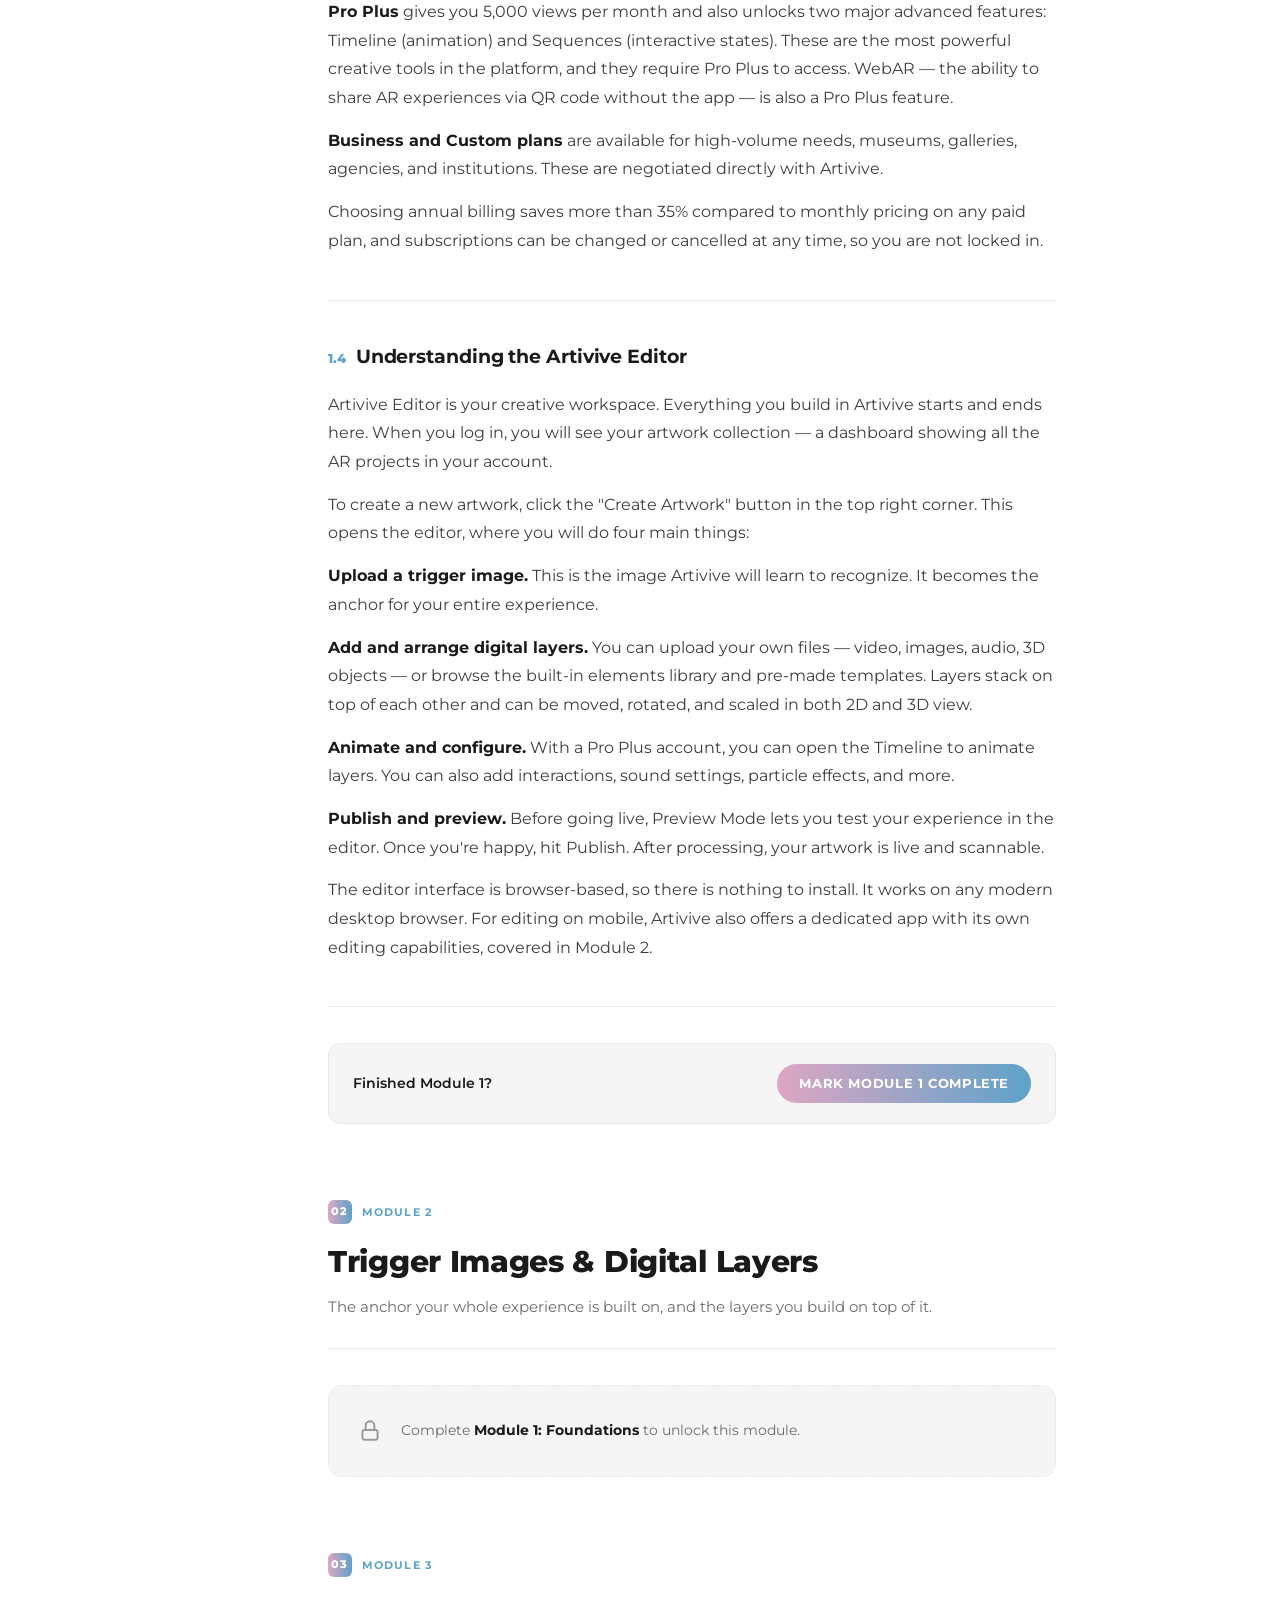
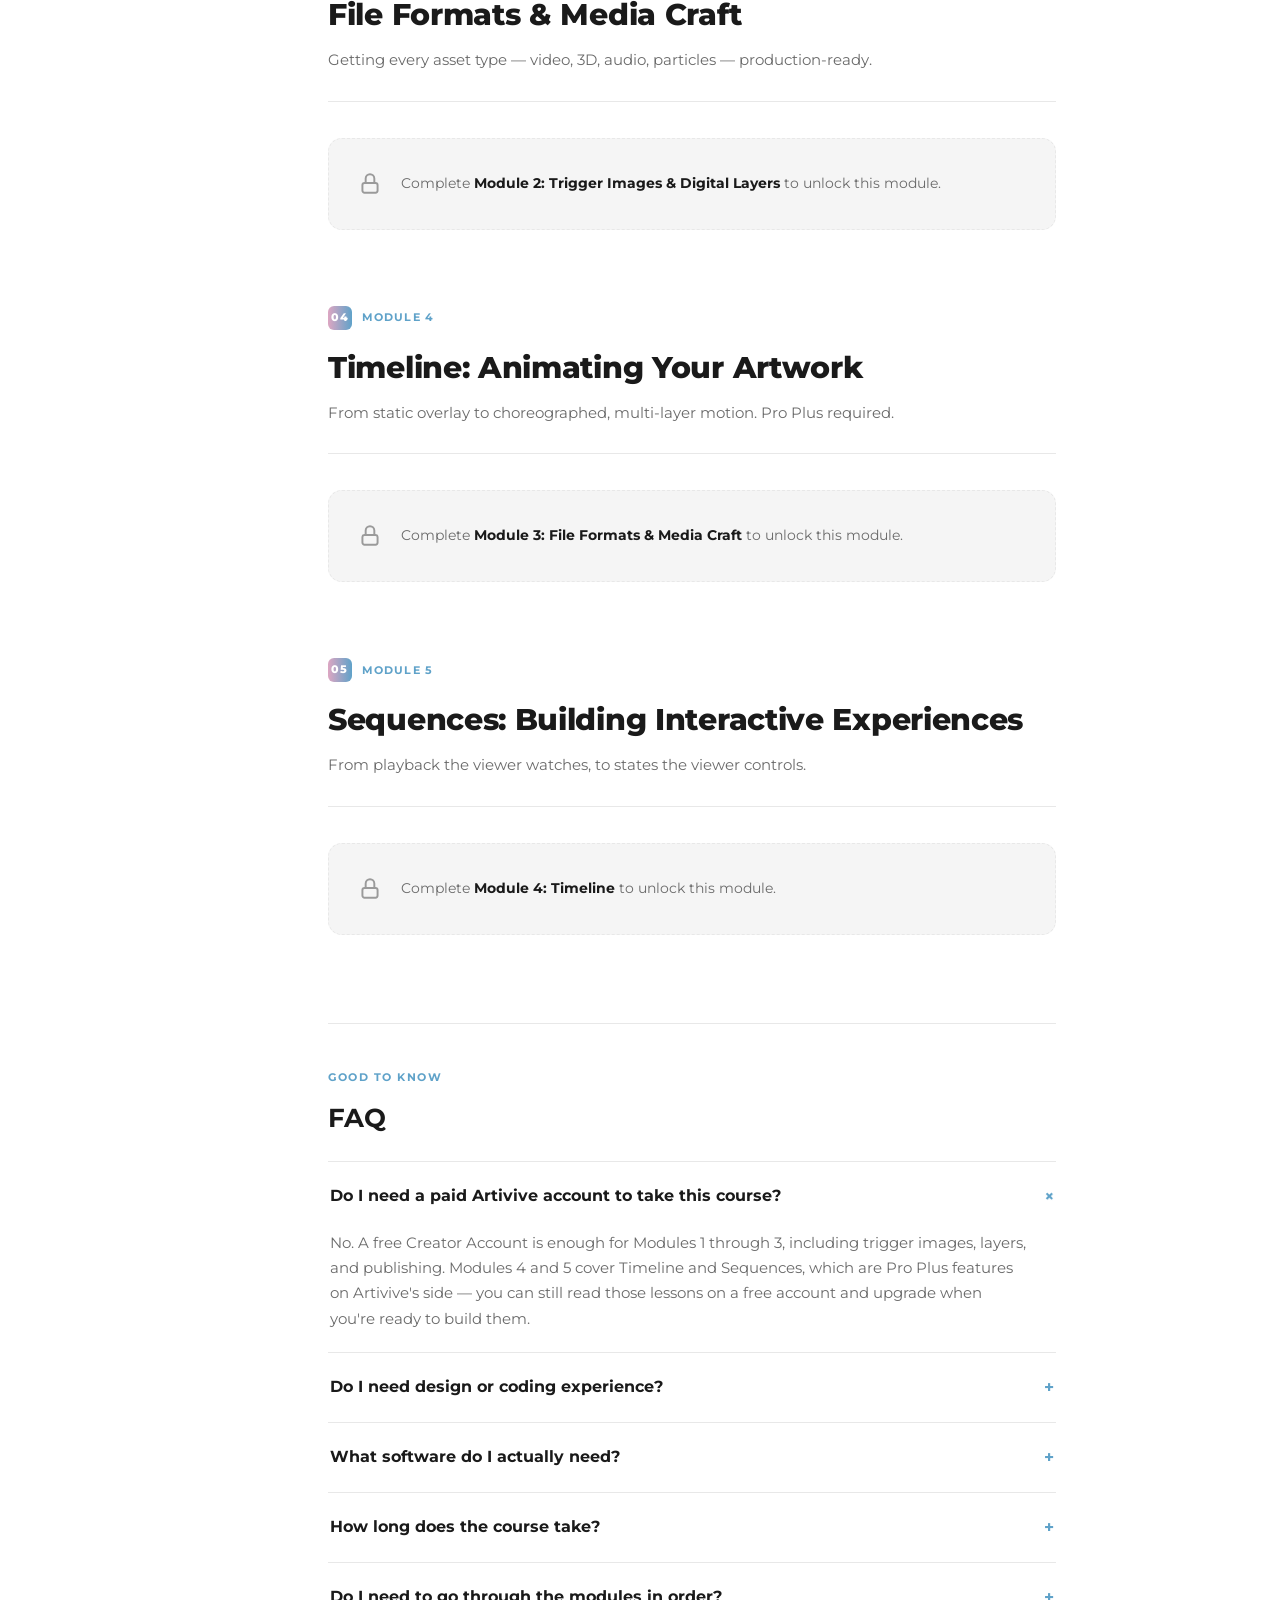
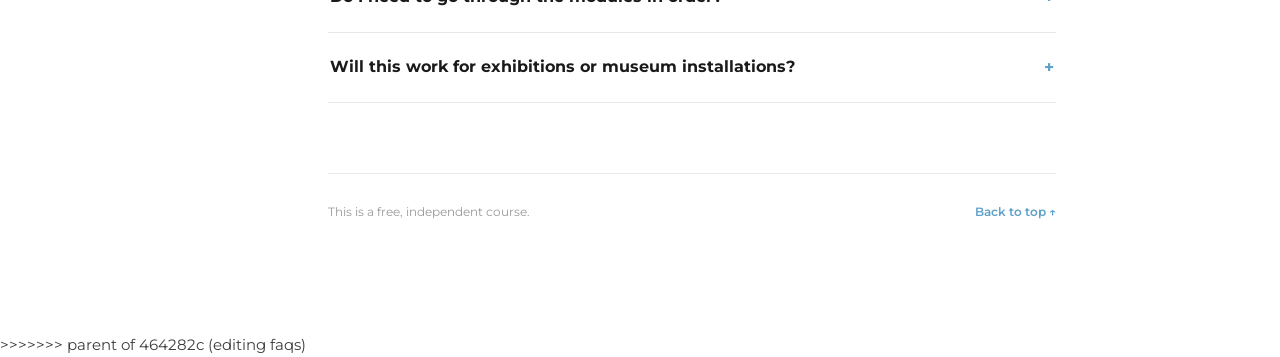
==== commit b3e5350f: "Update index.html" ====
--- a/index.html
+++ b/index.html
@@ -1,3 +1,5 @@
+<<<<<<< HEAD
+=======
 <!DOCTYPE html>
 <html lang="en">
 <head>
@@ -1004,7 +1006,11 @@
       <details class="faq-item">
         <summary>Do I need to go through the modules in order?<span class="faq-plus">+</span></summary>
         <p>It's recommended. Module 2 assumes the account setup from Module 1, Module 4 assumes the layer skills from Module 2, and Module 5 builds directly on Timeline concepts from Module 4.</p>
-      </details>    
+      </details>
+      <details class="faq-item">
+        <summary>Will this work for exhibitions or museum installations?<span class="faq-plus">+</span></summary>
+        <p>Yes. Module 5 specifically covers guided exhibition experiences, and Module 3 covers 3D spatial audio for spaces with multiple AR artworks side by side.</p>
+      </details>
     </section>
 
     <footer>
@@ -1290,3 +1296,4 @@
 </body>
 </html>
 
+>>>>>>> parent of 464282c (editing faqs)
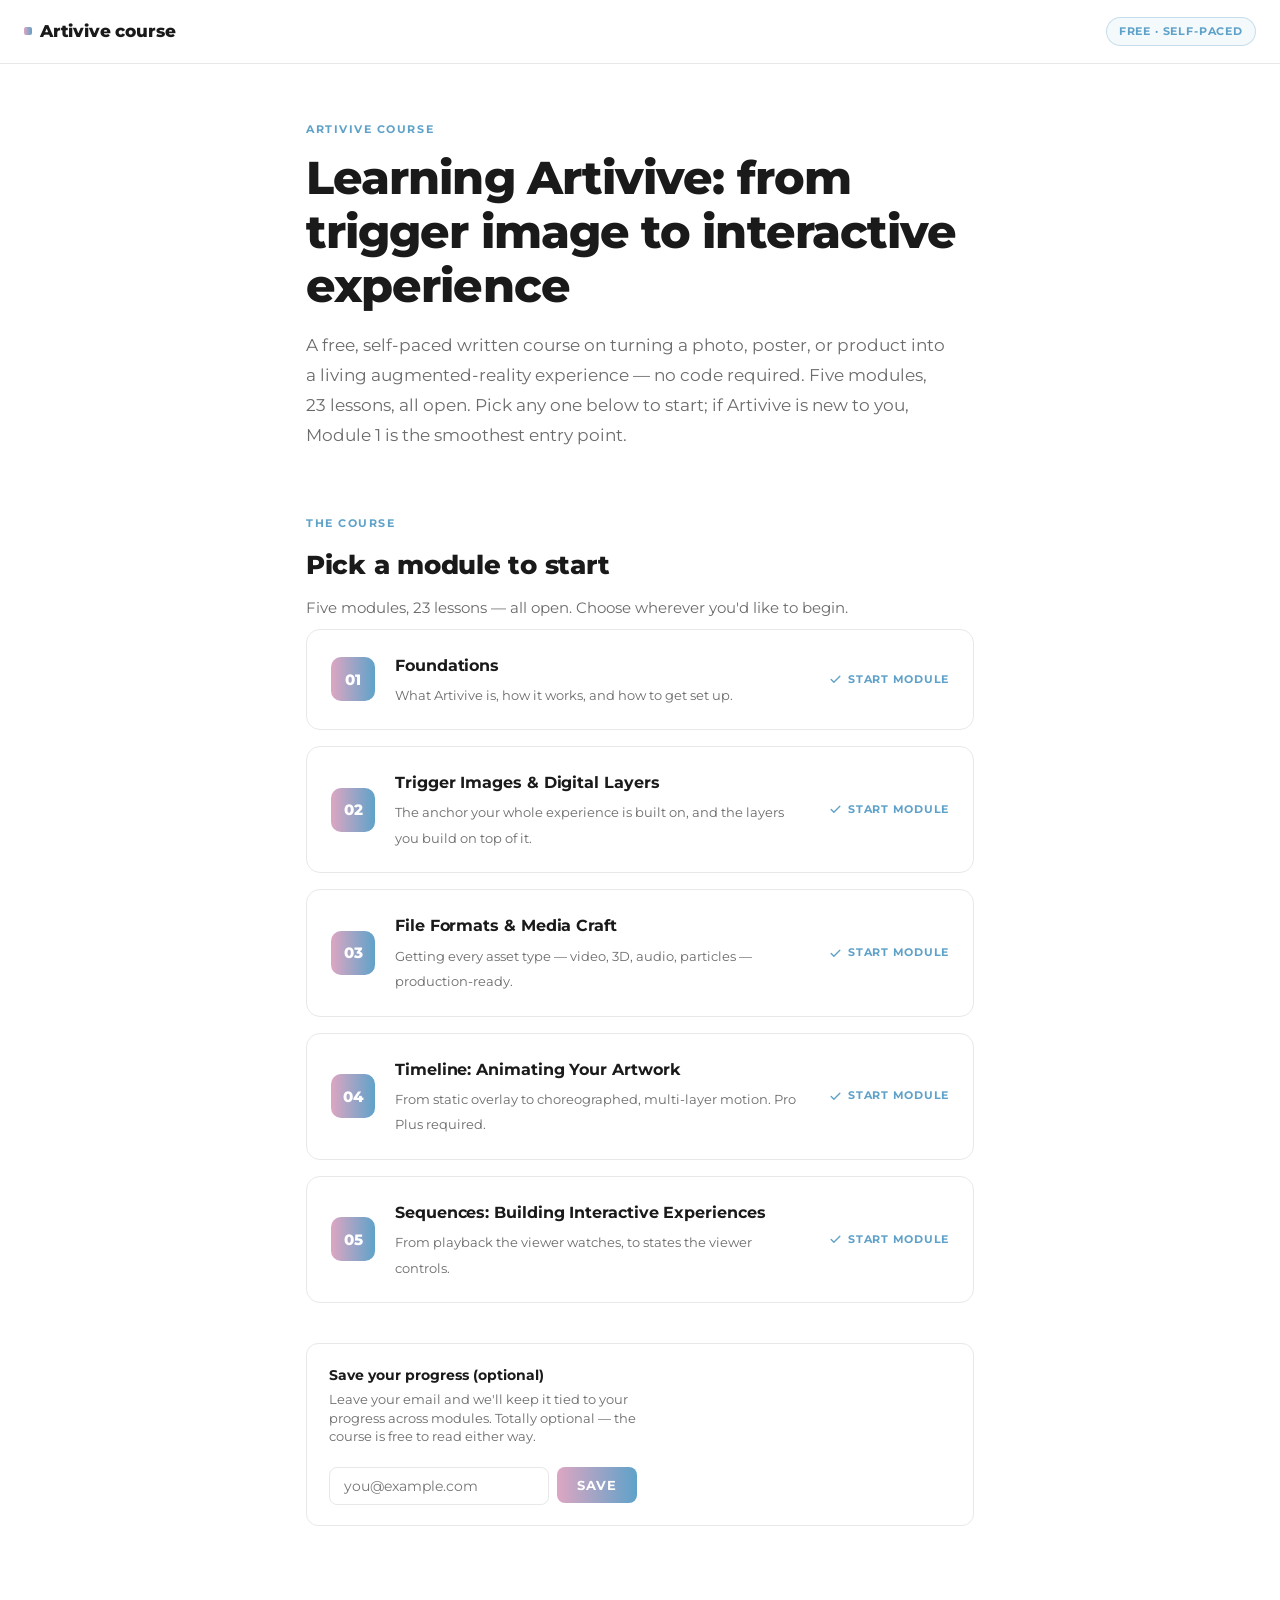
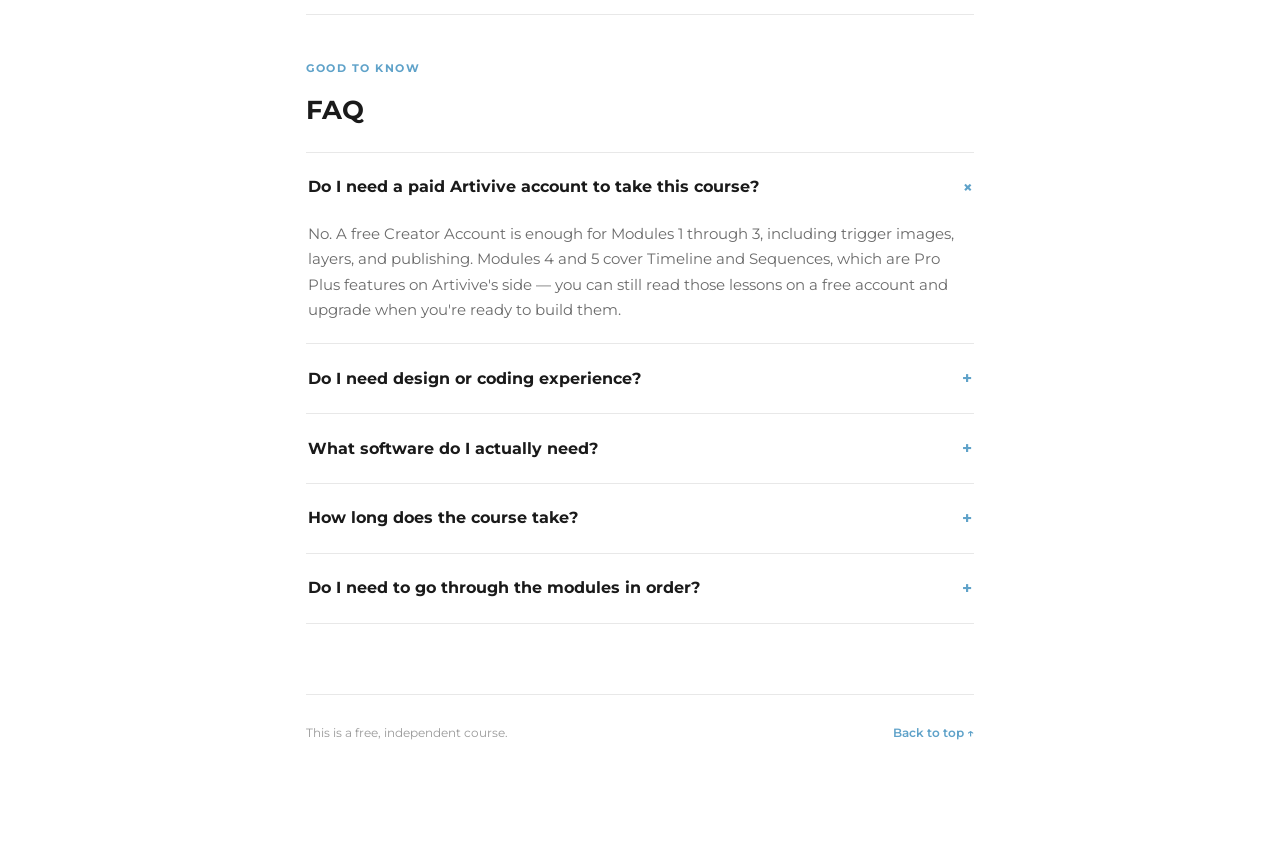
==== commit f3bea5e3: "rewriting structire" ====
--- a/index.html
+++ b/index.html
@@ -1,986 +1,376 @@
-<<<<<<< HEAD
-=======
 <!DOCTYPE html>
 <html lang="en">
 <head>
 <meta charset="UTF-8">
 <meta name="viewport" content="width=device-width, initial-scale=1.0">
-<title>An Artivive Course</title>
+<title>Learning Artivive — Course Home</title>
 <link rel="preconnect" href="https://fonts.googleapis.com">
 <link href="https://fonts.googleapis.com/css2?family=Montserrat:ital,wght@0,400;0,500;0,600;0,700;0,800;0,900;1,600&display=swap" rel="stylesheet">
 <style>
-  :root{
-    --rose:#dda6c2;
-    --sky:#5fa2c9;
-    --ink:#1a1a1a;
-    --body:#3d3d3d;
-    --muted:#6b6b6b;
-    --soft:#9a9a9a;
-    --page:#f5f5f5;
-    --edge:#e8e8e8;
-    --grad-cta: linear-gradient(90deg,#dda6c2, #5fa2c9);
-  }
-  *{box-sizing:border-box;margin:0;padding:0;}
-  html{scroll-behavior:smooth;}
-  body{
-    font-family:'Montserrat',Arial,sans-serif;
-    font-size:15px;line-height:1.7;color:var(--body);
-    background:#fff;-webkit-font-smoothing:antialiased;
-  }
-  a{color:inherit;text-decoration:none;}
-  ul{list-style:none;}
-  h1,h2,h3{font-family:'Montserrat',Arial,sans-serif;color:var(--ink);font-feature-settings:"calt" 0,"liga" 0;}
-
-  /* top bar */
-  .top-bar{
-    height:64px;border-bottom:1px solid var(--edge);
-    display:flex;align-items:center;justify-content:space-between;
-    padding:0 24px;position:sticky;top:0;z-index:300;
-    background:rgba(255,255,255,.97);backdrop-filter:blur(10px);
-  }
-  .top-logo{font-weight:800;font-size:17px;color:var(--ink);display:flex;gap:8px;align-items:center;letter-spacing:-.01em;}
-  .mark{width:8px;height:8px;border-radius:2px;background:var(--grad-cta);flex:0 0 auto;}
-  .top-right{display:flex;align-items:center;gap:14px;}
-  .free-badge{font-size:10.5px;font-weight:700;text-transform:uppercase;letter-spacing:.08em;color:var(--sky);border:1px solid rgba(95,162,201,.3);background:rgba(95,162,201,.07);padding:5px 12px;border-radius:20px;}
-  .menu-toggle{display:none;background:none;border:1px solid var(--edge);border-radius:6px;width:36px;height:36px;font-size:16px;cursor:pointer;color:var(--ink);}
-
-  /* layout */
-  .layout{display:flex;max-width:1320px;margin:0 auto;align-items:flex-start;}
+:root{
+  --rose:#dda6c2;
+  --sky:#5fa2c9;
+  --ink:#1a1a1a;
+  --body:#3d3d3d;
+  --muted:#6b6b6b;
+  --soft:#9a9a9a;
+  --page:#f5f5f5;
+  --edge:#e8e8e8;
+  --grad-cta: linear-gradient(90deg,#dda6c2, #5fa2c9);
+}
+*{box-sizing:border-box;margin:0;padding:0;}
+html{scroll-behavior:smooth;}
+body{
+  font-family:'Montserrat',Arial,sans-serif;
+  font-size:15px;line-height:1.7;color:var(--body);
+  background:#fff;-webkit-font-smoothing:antialiased;
+}
+a{color:inherit;text-decoration:none;}
+ul{list-style:none;}
+h1,h2,h3{font-family:'Montserrat',Arial,sans-serif;color:var(--ink);font-feature-settings:"calt" 0,"liga" 0;}
+
+/* top bar */
+.top-bar{
+  height:64px;border-bottom:1px solid var(--edge);
+  display:flex;align-items:center;justify-content:space-between;
+  padding:0 24px;position:sticky;top:0;z-index:300;
+  background:rgba(255,255,255,.97);backdrop-filter:blur(10px);
+}
+.top-logo{font-weight:800;font-size:17px;color:var(--ink);display:flex;gap:8px;align-items:center;letter-spacing:-.01em;}
+.mark{width:8px;height:8px;border-radius:2px;background:var(--grad-cta);flex:0 0 auto;}
+.top-right{display:flex;align-items:center;gap:14px;}
+.free-badge{font-size:10.5px;font-weight:700;text-transform:uppercase;letter-spacing:.08em;color:var(--sky);border:1px solid rgba(95,162,201,.3);background:rgba(95,162,201,.07);padding:5px 12px;border-radius:20px;}
+.menu-toggle{display:none;background:none;border:1px solid var(--edge);border-radius:6px;width:36px;height:36px;font-size:16px;cursor:pointer;color:var(--ink);}
+
+/* layout */
+.layout{display:flex;max-width:1320px;margin:0 auto;align-items:flex-start;}
+.layout.home{justify-content:center;}
+.layout.home .content{max-width:780px;}
+.layout.home .module-cards-head{margin-top:38px;}
+.sidebar{
+  width:272px;flex:0 0 272px;position:sticky;top:64px;
+  height:calc(100vh - 64px);overflow-y:auto;
+  padding:32px 22px 60px;border-right:1px solid var(--edge);
+}
+.sidebar-top-link{display:block;font-size:13px;font-weight:700;color:var(--ink);margin-bottom:26px;padding:8px 10px;border-radius:6px;}
+.sidebar-top-link:hover{background:var(--page);}
+.sidebar-group{margin-bottom:20px;}
+.sidebar-group-title{display:flex;gap:9px;align-items:center;font-size:12.5px;font-weight:700;color:var(--ink);margin-bottom:8px;}
+.sidebar-index{width:19px;height:19px;border-radius:5px;background:var(--grad-cta);color:#fff;font-size:9.5px;font-weight:800;display:flex;align-items:center;justify-content:center;flex:0 0 auto;}
+.sidebar-group ul{display:flex;flex-direction:column;gap:1px;margin-left:28px;border-left:1px solid var(--edge);}
+.sidebar-group a{display:block;font-size:12.5px;color:var(--muted);padding:6px 0 6px 14px;border-left:2px solid transparent;margin-left:-1px;}
+.sidebar-group a:hover{color:var(--ink);}
+.sidebar-group a.active{color:var(--sky);border-left-color:var(--sky);font-weight:600;}
+.sidebar-bottom{margin-top:26px;padding-top:18px;border-top:1px solid var(--edge);}
+.sidebar-bottom a{display:block;font-size:12.5px;font-weight:600;color:var(--muted);padding:6px 10px;border-radius:6px;}
+.sidebar-bottom a:hover{color:var(--ink);background:var(--page);}
+
+.sidebar-backdrop{display:none;}
+
+/* content */
+.content{flex:1;min-width:0;padding:56px 56px 110px;max-width:840px;}
+
+.intro{margin-bottom:64px;}
+.intro .eyebrow{font-size:11px;font-weight:700;letter-spacing:.14em;text-transform:uppercase;color:var(--sky);margin-bottom:12px;display:block;}
+.intro h1{font-size:clamp(30px,4.6vw,46px);font-weight:800;letter-spacing:-.02em;line-height:1.18;margin-bottom:18px;}
+.intro .lede{font-size:16.5px;color:var(--muted);max-width:640px;line-height:1.8;margin-bottom:26px;}
+.intro-facts{display:flex;gap:28px;flex-wrap:wrap;margin-bottom:26px;}
+.intro-facts div b{display:block;font-size:22px;font-weight:800;color:var(--ink);}
+.intro-facts div span{font-size:12px;color:var(--soft);}
+.intro-note{
+  background:var(--page);border:1px solid var(--edge);border-left:3px solid var(--sky);
+  border-radius:8px;padding:16px 20px;font-size:14px;color:var(--body);line-height:1.7;
+}
+
+/* save progress / email capture — optional, not a gate */
+.save-progress{background:#fff;border:1px solid var(--edge);border-radius:12px;padding:20px 22px;margin:18px 0 0;}
+.save-progress-form{display:flex;align-items:center;justify-content:space-between;gap:20px;flex-wrap:wrap;}
+.save-progress-text{display:flex;flex-direction:column;gap:3px;max-width:340px;}
+.save-progress-text strong{font-size:14px;color:var(--ink);}
+.save-progress-text span{font-size:12.5px;color:var(--muted);line-height:1.5;}
+.save-progress-input-row{display:flex;gap:8px;flex-wrap:wrap;align-items:flex-start;}
+.save-progress-input-row input{font-family:'Montserrat',sans-serif;font-size:13.5px;padding:10px 14px;border-radius:8px;border:1px solid var(--edge);min-width:220px;color:var(--ink);}
+.save-progress-input-row input:focus{outline:2px solid var(--sky);outline-offset:1px;border-color:var(--sky);}
+.btn-save-progress{background:var(--grad-cta);color:#fff;font-weight:700;font-size:12.5px;text-transform:uppercase;letter-spacing:.05em;padding:10.5px 20px;border-radius:8px;border:none;cursor:pointer;white-space:nowrap;font-family:'Montserrat',sans-serif;}
+.btn-save-progress:hover{transform:translateY(-1px);}
+.save-progress-done{display:none;align-items:center;gap:10px;}
+.save-progress.is-saved .save-progress-form{display:none;}
+.save-progress.is-saved .save-progress-done{display:flex;}
+.save-progress-done svg{width:18px;height:18px;color:var(--sky);flex:0 0 auto;}
+.save-progress-done p{font-size:13.5px;color:var(--body);margin:0;}
+.save-progress-done a{color:var(--sky);font-weight:600;}
+.save-progress-error{color:#c0524a;font-size:12px;margin-top:8px;width:100%;display:none;}
+.save-progress.has-error .save-progress-error{display:block;}
+
+.module-block{margin-top:0;}
+.module-head{margin-bottom:8px;padding-bottom:28px;border-bottom:1px solid var(--edge);margin-bottom:36px;}
+.module-eyebrow{font-size:11px;font-weight:700;text-transform:uppercase;letter-spacing:.1em;color:var(--sky);margin-bottom:12px;display:flex;gap:10px;align-items:center;}
+.module-badge{width:24px;height:24px;border-radius:6px;background:var(--grad-cta);color:#fff;font-size:10.5px;font-weight:800;display:flex;align-items:center;justify-content:center;}
+.module-head h2{font-size:clamp(22px,3vw,30px);font-weight:800;letter-spacing:-.01em;margin-bottom:8px;}
+.module-desc{color:var(--muted);font-size:14.5px;}
+
+/* diagrams — original illustrations, not stock photos */
+.diagram-flow{
+  display:flex;align-items:center;justify-content:center;gap:12px;flex-wrap:wrap;
+  padding:28px 24px;background:#fff;border:1px solid var(--edge);border-radius:14px;margin:22px 0 6px;
+}
+.flow-step{display:flex;flex-direction:column;align-items:center;gap:9px;flex:1;min-width:108px;max-width:170px;text-align:center;}
+.flow-step span{font-size:12px;font-weight:600;color:var(--body);line-height:1.4;}
+.flow-arrow{font-size:12.5px;font-weight:700;color:var(--sky);letter-spacing:.02em;flex:0 0 auto;white-space:nowrap;}
+
+.flow-icon{width:56px;height:56px;border-radius:12px;position:relative;background:var(--page);border:1px solid var(--edge);flex:0 0 auto;}
+.flow-icon.poster-mini{background:repeating-linear-gradient(45deg, rgba(95,162,201,.5) 0px, rgba(95,162,201,.5) 4px, rgba(221,166,194,.4) 4px, rgba(221,166,194,.4) 8px);}
+.flow-icon.scan-mini{background:#fff;}
+.flow-icon .vf-c.sm{position:absolute;width:12px;height:12px;}
+.flow-icon .vf-c.sm.tl{top:5px;left:5px;border-top:2px solid var(--sky);border-left:2px solid var(--sky);}
+.flow-icon .vf-c.sm.tr{top:5px;right:5px;border-top:2px solid var(--sky);border-right:2px solid var(--sky);}
+.flow-icon .vf-c.sm.bl{bottom:5px;left:5px;border-bottom:2px solid var(--sky);border-left:2px solid var(--sky);}
+.flow-icon .vf-c.sm.br{bottom:5px;right:5px;border-bottom:2px solid var(--sky);border-right:2px solid var(--sky);}
+.flow-icon.layers-mini .chip{position:absolute;width:24px;height:16px;border-radius:4px;box-shadow:0 3px 8px rgba(26,26,26,.16);}
+
+.step-num{width:38px;height:38px;border-radius:50%;background:var(--grad-cta);color:#fff;font-weight:800;font-size:14px;display:flex;align-items:center;justify-content:center;}
+
+.compare-col{display:flex;flex-direction:column;align-items:center;gap:9px;text-align:center;flex:0 0 auto;max-width:170px;}
+.compare-col span{font-size:12px;color:var(--muted);line-height:1.4;}
+.mini-poster{width:120px;height:86px;border-radius:8px;border:1px solid var(--edge);}
+.mini-poster.good-pattern{background:repeating-linear-gradient(45deg, rgba(95,162,201,.55) 0px, rgba(95,162,201,.55) 5px, rgba(221,166,194,.45) 5px, rgba(221,166,194,.45) 10px, rgba(26,26,26,.12) 10px, rgba(26,26,26,.12) 12px);}
+.mini-poster.poor-pattern{background:linear-gradient(180deg,#eef0f1,#e2e4e5);}
+.mini-stars{color:var(--sky);font-size:14px;letter-spacing:3px;}
+.mini-stars.dim{color:#dcdcdc;}
+.compare-divider{font-size:11px;font-weight:800;color:var(--soft);letter-spacing:.12em;flex:0 0 auto;}
+
+.format-card{background:var(--page);border:1px solid var(--edge);border-radius:10px;padding:18px 16px;text-align:center;flex:1;min-width:140px;}
+.format-icon{width:40px;height:40px;border-radius:9px;background:linear-gradient(135deg, rgba(221,166,194,.18), rgba(95,162,201,.16));border:1px solid rgba(95,162,201,.2);display:flex;align-items:center;justify-content:center;margin:0 auto 10px;}
+.format-icon svg{width:18px;height:18px;stroke:var(--sky);fill:none;stroke-width:1.8;stroke-linecap:round;stroke-linejoin:round;}
+.format-icon svg polygon{fill:var(--sky);stroke:none;}
+.format-card b{display:block;font-size:12.5px;color:var(--ink);margin-bottom:4px;}
+.format-card span{font-size:11px;color:var(--soft);line-height:1.5;}
+
+.diagram{position:relative;height:150px;background:#fff;border:1px solid var(--edge);border-radius:14px;margin:22px 0 6px;overflow:hidden;padding:0 26px;}
+.tl-track{position:absolute;left:8%;right:8%;top:46%;height:2px;background:var(--edge);}
+.tl-bar{position:absolute;height:5px;border-radius:3px;top:46%;background:var(--grad-cta);transform:translateY(-50%);}
+.tl-node{position:absolute;top:46%;width:13px;height:13px;border-radius:50%;background:var(--sky);transform:translate(-50%,-50%);box-shadow:0 0 0 5px rgba(95,162,201,.14);}
+.tl-dot-move{position:absolute;width:10px;height:10px;border-radius:50%;background:var(--ink);top:46%;animation:moveDot 3.4s ease-in-out infinite;}
+@keyframes moveDot{0%{left:8%;transform:translate(-50%,-50%);}50%{left:78%;transform:translate(-50%,-50%);}100%{left:8%;transform:translate(-50%,-50%);}}
+.tl-label{position:absolute;top:64%;transform:translateX(-50%);font-size:11px;font-weight:600;color:var(--muted);white-space:nowrap;}
+
+.seq-box{background:var(--page);border:1px solid var(--edge);border-radius:10px;padding:11px 16px;font-size:12.5px;font-weight:700;color:var(--ink);text-align:center;}
+.seq-box small{display:block;font-size:9.5px;font-weight:500;color:var(--soft);margin-top:2px;text-transform:uppercase;letter-spacing:.05em;}
+.seq-branch{display:flex;flex-direction:column;gap:8px;}
+
+@media(prefers-reduced-motion:reduce){ .tl-dot-move{animation:none;} }
+@media(max-width:600px){ .diagram-flow{gap:8px;padding:22px 16px;} .flow-arrow{width:100%;text-align:center;} }
+
+/* progressive unlock */
+.module-locked{display:none;align-items:center;gap:18px;background:var(--page);border:1px dashed var(--edge);border-radius:14px;padding:32px 28px;margin:22px 0 6px;}
+.module-block.is-locked .module-locked{display:flex;}
+.module-block.is-locked .module-body{display:none;}
+.lock-big{width:26px;height:26px;color:var(--soft);flex:0 0 auto;}
+.module-locked p{font-size:14px;color:var(--muted);margin:0;}
+.module-locked strong{color:var(--ink);}
+.module-locked a{color:var(--sky);font-weight:700;}
+
+.module-complete{margin-top:44px;padding-top:36px;border-top:1px solid var(--edge);}
+.complete-todo{display:flex;align-items:center;justify-content:space-between;gap:18px;flex-wrap:wrap;background:var(--page);border:1px solid var(--edge);border-radius:12px;padding:20px 24px;}
+.complete-todo p{font-size:14px;font-weight:600;color:var(--ink);margin:0;}
+.btn-complete{background:var(--grad-cta);color:#fff;font-weight:700;font-size:12.5px;text-transform:uppercase;letter-spacing:.05em;padding:12px 22px;border-radius:30px;border:none;cursor:pointer;white-space:nowrap;font-family:'Montserrat',sans-serif;}
+.btn-complete:hover{transform:translateY(-1px);}
+.complete-done{display:none;align-items:center;gap:12px;background:rgba(95,162,201,.08);border:1px solid rgba(95,162,201,.25);border-radius:12px;padding:18px 24px;}
+.module-block.is-completed .complete-todo{display:none;}
+.module-block.is-completed .complete-done{display:flex;}
+.complete-done svg{width:20px;height:20px;color:var(--sky);flex:0 0 auto;}
+.complete-done p{font-size:14px;color:var(--body);margin:0;}
+.complete-done p strong{color:var(--ink);}
+
+.sidebar-progress{font-size:11.5px;color:var(--soft);margin:-16px 0 20px;padding:0 10px;}
+.sidebar-group-name{flex:1;}
+.group-lock-icon,.group-check-icon{width:12px;height:12px;flex:0 0 auto;display:none;}
+.group-lock-icon{color:var(--soft);}
+.group-check-icon{color:var(--sky);}
+.sidebar-group.locked .group-lock-icon{display:block;}
+.sidebar-group.completed .group-check-icon{display:block;}
+.sidebar-group.locked .sidebar-group-name{color:var(--soft);}
+.sidebar-group.locked .sidebar-index{opacity:.45;}
+.sidebar-group.locked ul a{pointer-events:none;color:#d2d2d2;}
+.sidebar-group.current .sidebar-group-name{color:var(--sky);}
+.sidebar-reset{font-size:11.5px;color:var(--soft);}
+.sidebar-reset:hover{color:var(--sky);}
+
+.lesson{margin-top:44px;padding-top:40px;border-top:1px solid var(--edge);}
+.module-block .lesson:first-of-type{border-top:none;padding-top:0;margin-top:0;}
+.lesson h3{font-size:19px;font-weight:700;margin-bottom:18px;display:flex;gap:10px;align-items:baseline;letter-spacing:-.005em;}
+.lesson-num-tag{font-size:13px;color:var(--sky);font-weight:800;flex:0 0 auto;}
+.lesson-body p{margin-bottom:14px;font-size:15.5px;line-height:1.85;color:var(--body);}
+.lesson-body p:last-child{margin-bottom:0;}
+.lesson-body strong{color:var(--ink);font-weight:700;}
+.lesson-body ul{margin:4px 0 18px;padding-left:0;display:flex;flex-direction:column;gap:9px;}
+.lesson-body ul li{font-size:15px;color:var(--body);padding-left:20px;position:relative;line-height:1.75;}
+.lesson-body ul li::before{content:'';position:absolute;left:0;top:9px;width:6px;height:6px;background:var(--sky);border-radius:1px;transform:rotate(45deg);}
+.lesson-body ul li strong{color:var(--ink);}
+.video-link{display:inline-flex;align-items:center;gap:8px;font-size:13.5px;color:var(--sky);font-weight:600;margin-top:4px;word-break:break-all;}
+.video-link::before{content:'▶';font-size:10px;}
+.video-link:hover{text-decoration:underline;}
+
+/* embedded videos — same frame treatment as the infographics */
+.video-embed{background:#fff;border:1px solid var(--edge);border-radius:14px;padding:14px;margin:22px 0 6px;}
+.video-embed + .video-embed{margin-top:14px;}
+.video-frame{position:relative;width:100%;padding-top:56.25%;border-radius:9px;overflow:hidden;background:var(--page);}
+.video-frame iframe{position:absolute;top:0;left:0;width:100%;height:100%;border:0;}
+.video-caption{display:flex;align-items:center;gap:8px;font-size:12px;font-weight:600;color:var(--muted);margin-top:11px;padding:0 2px;}
+.video-caption::before{content:'▶';font-size:9px;color:var(--sky);}
+
+/* faq */
+.faq-section{margin-top:88px;padding-top:44px;border-top:1px solid var(--edge);}
+.faq-item{border-top:1px solid var(--edge);}
+.faq-item:last-child{border-bottom:1px solid var(--edge);}
+.faq-item summary{list-style:none;cursor:pointer;padding:20px 2px;display:flex;justify-content:space-between;align-items:center;gap:20px;font-size:15.5px;font-weight:700;color:var(--ink);}
+.faq-item summary::-webkit-details-marker{display:none;}
+.faq-item p{padding:0 2px 20px;max-width:700px;font-size:14.5px;color:var(--muted);line-height:1.75;}
+.faq-plus{font-size:17px;color:var(--sky);transition:transform .2s ease;flex:0 0 auto;font-weight:700;}
+.faq-item[open] .faq-plus{transform:rotate(45deg);}
+
+footer{margin-top:70px;padding-top:28px;border-top:1px solid var(--edge);display:flex;justify-content:space-between;flex-wrap:wrap;gap:10px;}
+footer p{font-size:12px;color:var(--soft);}
+footer a{font-size:12px;color:var(--sky);font-weight:600;}
+
+/* ===== NEW: multi-page module overview cards (index) ===== */
+.module-cards{display:flex;flex-direction:column;gap:16px;margin-top:8px;}
+.module-cards-head{margin:64px 0 4px;}
+.module-cards-head .eyebrow{font-size:11px;font-weight:700;letter-spacing:.14em;text-transform:uppercase;color:var(--sky);display:block;margin-bottom:10px;}
+.module-cards-head h2{font-size:26px;font-weight:800;letter-spacing:-.01em;}
+.lesson-figure{margin:20px 0 6px;}
+.lesson-figure img{display:block;width:100%;height:auto;border:1px solid var(--edge);border-radius:12px;background:#fff;}
+.lesson-figure figcaption{font-size:13px;color:var(--muted);margin-top:9px;text-align:center;font-style:italic;}
+.module-cards-sub{font-size:15px;color:var(--muted);margin-top:8px;}
+.module-cards + .save-progress{margin-top:40px;}
+.module-card{display:flex;align-items:center;gap:20px;border:1px solid var(--edge);border-radius:14px;padding:22px 24px;transition:border-color .15s ease,transform .15s ease;}
+.module-card:hover{border-color:var(--sky);transform:translateY(-1px);}
+.module-card .mc-badge{width:44px;height:44px;border-radius:10px;background:var(--grad-cta);color:#fff;font-weight:800;font-size:15px;display:flex;align-items:center;justify-content:center;flex:0 0 auto;}
+.module-card .mc-text{flex:1;min-width:0;}
+.module-card .mc-text b{display:block;font-size:16px;color:var(--ink);margin-bottom:3px;letter-spacing:-.005em;}
+.module-card .mc-text span{font-size:13px;color:var(--muted);line-height:1.6;}
+.module-card .mc-status{font-size:10.5px;font-weight:700;text-transform:uppercase;letter-spacing:.07em;flex:0 0 auto;color:var(--sky);display:flex;align-items:center;gap:6px;}
+.module-card .mc-status svg{width:13px;height:13px;flex:0 0 auto;}
+.module-card.locked{opacity:.55;pointer-events:none;}
+.module-card.locked .mc-badge{opacity:.5;}
+.module-card.locked .mc-status{color:var(--soft);}
+.module-card.done .mc-status{color:var(--sky);}
+
+/* ===== NEW: prev / next page navigation ===== */
+.page-nav{display:flex;justify-content:space-between;gap:14px;margin-top:60px;padding-top:30px;border-top:1px solid var(--edge);flex-wrap:wrap;}
+.page-nav a{display:inline-flex;flex-direction:column;gap:3px;font-size:13.5px;font-weight:700;color:var(--ink);border:1px solid var(--edge);border-radius:12px;padding:13px 20px;min-width:160px;transition:border-color .15s ease,transform .15s ease;}
+.page-nav a:hover{border-color:var(--sky);transform:translateY(-1px);}
+.page-nav a small{font-size:10px;font-weight:700;text-transform:uppercase;letter-spacing:.08em;color:var(--soft);}
+.page-nav a.next{margin-left:auto;text-align:right;align-items:flex-end;}
+.page-nav a.locked{opacity:.4;pointer-events:none;}
+
+@media(max-width:960px){
+  .menu-toggle{display:block;}
   .sidebar{
-    width:272px;flex:0 0 272px;position:sticky;top:64px;
-    height:calc(100vh - 64px);overflow-y:auto;
-    padding:32px 22px 60px;border-right:1px solid var(--edge);
-  }
-  .sidebar-top-link{display:block;font-size:13px;font-weight:700;color:var(--ink);margin-bottom:26px;padding:8px 10px;border-radius:6px;}
-  .sidebar-top-link:hover{background:var(--page);}
-  .sidebar-group{margin-bottom:20px;}
-  .sidebar-group-title{display:flex;gap:9px;align-items:center;font-size:12.5px;font-weight:700;color:var(--ink);margin-bottom:8px;}
-  .sidebar-index{width:19px;height:19px;border-radius:5px;background:var(--grad-cta);color:#fff;font-size:9.5px;font-weight:800;display:flex;align-items:center;justify-content:center;flex:0 0 auto;}
-  .sidebar-group ul{display:flex;flex-direction:column;gap:1px;margin-left:28px;border-left:1px solid var(--edge);}
-  .sidebar-group a{display:block;font-size:12.5px;color:var(--muted);padding:6px 0 6px 14px;border-left:2px solid transparent;margin-left:-1px;}
-  .sidebar-group a:hover{color:var(--ink);}
-  .sidebar-group a.active{color:var(--sky);border-left-color:var(--sky);font-weight:600;}
-  .sidebar-bottom{margin-top:26px;padding-top:18px;border-top:1px solid var(--edge);}
-  .sidebar-bottom a{display:block;font-size:12.5px;font-weight:600;color:var(--muted);padding:6px 10px;border-radius:6px;}
-  .sidebar-bottom a:hover{color:var(--ink);background:var(--page);}
-
-  .sidebar-backdrop{display:none;}
-
-  /* content */
-  .content{flex:1;min-width:0;padding:56px 56px 110px;max-width:840px;}
-
-  .intro{margin-bottom:64px;}
-  .intro .eyebrow{font-size:11px;font-weight:700;letter-spacing:.14em;text-transform:uppercase;color:var(--sky);margin-bottom:12px;display:block;}
-  .intro h1{font-size:clamp(30px,4.6vw,46px);font-weight:800;letter-spacing:-.02em;line-height:1.18;margin-bottom:18px;}
-  .intro .lede{font-size:16.5px;color:var(--muted);max-width:640px;line-height:1.8;margin-bottom:26px;}
-  .intro-facts{display:flex;gap:28px;flex-wrap:wrap;margin-bottom:26px;}
-  .intro-facts div b{display:block;font-size:22px;font-weight:800;color:var(--ink);}
-  .intro-facts div span{font-size:12px;color:var(--soft);}
-  .intro-note{
-    background:var(--page);border:1px solid var(--edge);border-left:3px solid var(--sky);
-    border-radius:8px;padding:16px 20px;font-size:14px;color:var(--body);line-height:1.7;
-  }
-
-  /* save progress / email capture — optional, not a gate */
-  .save-progress{background:#fff;border:1px solid var(--edge);border-radius:12px;padding:20px 22px;margin:18px 0 0;}
-  .save-progress-form{display:flex;align-items:center;justify-content:space-between;gap:20px;flex-wrap:wrap;}
-  .save-progress-text{display:flex;flex-direction:column;gap:3px;max-width:340px;}
-  .save-progress-text strong{font-size:14px;color:var(--ink);}
-  .save-progress-text span{font-size:12.5px;color:var(--muted);line-height:1.5;}
-  .save-progress-input-row{display:flex;gap:8px;flex-wrap:wrap;align-items:flex-start;}
-  .save-progress-input-row input{font-family:'Montserrat',sans-serif;font-size:13.5px;padding:10px 14px;border-radius:8px;border:1px solid var(--edge);min-width:220px;color:var(--ink);}
-  .save-progress-input-row input:focus{outline:2px solid var(--sky);outline-offset:1px;border-color:var(--sky);}
-  .btn-save-progress{background:var(--grad-cta);color:#fff;font-weight:700;font-size:12.5px;text-transform:uppercase;letter-spacing:.05em;padding:10.5px 20px;border-radius:8px;border:none;cursor:pointer;white-space:nowrap;font-family:'Montserrat',sans-serif;}
-  .btn-save-progress:hover{transform:translateY(-1px);}
-  .save-progress-done{display:none;align-items:center;gap:10px;}
-  .save-progress.is-saved .save-progress-form{display:none;}
-  .save-progress.is-saved .save-progress-done{display:flex;}
-  .save-progress-done svg{width:18px;height:18px;color:var(--sky);flex:0 0 auto;}
-  .save-progress-done p{font-size:13.5px;color:var(--body);margin:0;}
-  .save-progress-done a{color:var(--sky);font-weight:600;}
-  .save-progress-error{color:#c0524a;font-size:12px;margin-top:8px;width:100%;display:none;}
-  .save-progress.has-error .save-progress-error{display:block;}
-
-  .module-block{margin-top:76px;}
-  .module-block:first-of-type{margin-top:0;}
-  .module-head{margin-bottom:8px;padding-bottom:28px;border-bottom:1px solid var(--edge);margin-bottom:36px;}
-  .module-eyebrow{font-size:11px;font-weight:700;text-transform:uppercase;letter-spacing:.1em;color:var(--sky);margin-bottom:12px;display:flex;gap:10px;align-items:center;}
-  .module-badge{width:24px;height:24px;border-radius:6px;background:var(--grad-cta);color:#fff;font-size:10.5px;font-weight:800;display:flex;align-items:center;justify-content:center;}
-  .module-head h2{font-size:clamp(22px,3vw,30px);font-weight:800;letter-spacing:-.01em;margin-bottom:8px;}
-  .module-desc{color:var(--muted);font-size:14.5px;}
-
-  /* diagrams — original illustrations, not stock photos */
-  .diagram-flow{
-    display:flex;align-items:center;justify-content:center;gap:12px;flex-wrap:wrap;
-    padding:28px 24px;background:#fff;border:1px solid var(--edge);border-radius:14px;margin:22px 0 6px;
-  }
-  .flow-step{display:flex;flex-direction:column;align-items:center;gap:9px;flex:1;min-width:108px;max-width:170px;text-align:center;}
-  .flow-step span{font-size:12px;font-weight:600;color:var(--body);line-height:1.4;}
-  .flow-arrow{font-size:12.5px;font-weight:700;color:var(--sky);letter-spacing:.02em;flex:0 0 auto;white-space:nowrap;}
-
-  .flow-icon{width:56px;height:56px;border-radius:12px;position:relative;background:var(--page);border:1px solid var(--edge);flex:0 0 auto;}
-  .flow-icon.poster-mini{background:repeating-linear-gradient(45deg, rgba(95,162,201,.5) 0px, rgba(95,162,201,.5) 4px, rgba(221,166,194,.4) 4px, rgba(221,166,194,.4) 8px);}
-  .flow-icon.scan-mini{background:#fff;}
-  .flow-icon .vf-c.sm{position:absolute;width:12px;height:12px;}
-  .flow-icon .vf-c.sm.tl{top:5px;left:5px;border-top:2px solid var(--sky);border-left:2px solid var(--sky);}
-  .flow-icon .vf-c.sm.tr{top:5px;right:5px;border-top:2px solid var(--sky);border-right:2px solid var(--sky);}
-  .flow-icon .vf-c.sm.bl{bottom:5px;left:5px;border-bottom:2px solid var(--sky);border-left:2px solid var(--sky);}
-  .flow-icon .vf-c.sm.br{bottom:5px;right:5px;border-bottom:2px solid var(--sky);border-right:2px solid var(--sky);}
-  .flow-icon.layers-mini .chip{position:absolute;width:24px;height:16px;border-radius:4px;box-shadow:0 3px 8px rgba(26,26,26,.16);}
-
-  .step-num{width:38px;height:38px;border-radius:50%;background:var(--grad-cta);color:#fff;font-weight:800;font-size:14px;display:flex;align-items:center;justify-content:center;}
-
-  .compare-col{display:flex;flex-direction:column;align-items:center;gap:9px;text-align:center;flex:0 0 auto;max-width:170px;}
-  .compare-col span{font-size:12px;color:var(--muted);line-height:1.4;}
-  .mini-poster{width:120px;height:86px;border-radius:8px;border:1px solid var(--edge);}
-  .mini-poster.good-pattern{background:repeating-linear-gradient(45deg, rgba(95,162,201,.55) 0px, rgba(95,162,201,.55) 5px, rgba(221,166,194,.45) 5px, rgba(221,166,194,.45) 10px, rgba(26,26,26,.12) 10px, rgba(26,26,26,.12) 12px);}
-  .mini-poster.poor-pattern{background:linear-gradient(180deg,#eef0f1,#e2e4e5);}
-  .mini-stars{color:var(--sky);font-size:14px;letter-spacing:3px;}
-  .mini-stars.dim{color:#dcdcdc;}
-  .compare-divider{font-size:11px;font-weight:800;color:var(--soft);letter-spacing:.12em;flex:0 0 auto;}
-
-  .format-card{background:var(--page);border:1px solid var(--edge);border-radius:10px;padding:18px 16px;text-align:center;flex:1;min-width:140px;}
-  .format-icon{width:40px;height:40px;border-radius:9px;background:linear-gradient(135deg, rgba(221,166,194,.18), rgba(95,162,201,.16));border:1px solid rgba(95,162,201,.2);display:flex;align-items:center;justify-content:center;margin:0 auto 10px;}
-  .format-icon svg{width:18px;height:18px;stroke:var(--sky);fill:none;stroke-width:1.8;stroke-linecap:round;stroke-linejoin:round;}
-  .format-icon svg polygon{fill:var(--sky);stroke:none;}
-  .format-card b{display:block;font-size:12.5px;color:var(--ink);margin-bottom:4px;}
-  .format-card span{font-size:11px;color:var(--soft);line-height:1.5;}
-
-  .diagram{position:relative;height:150px;background:#fff;border:1px solid var(--edge);border-radius:14px;margin:22px 0 6px;overflow:hidden;padding:0 26px;}
-  .tl-track{position:absolute;left:8%;right:8%;top:46%;height:2px;background:var(--edge);}
-  .tl-bar{position:absolute;height:5px;border-radius:3px;top:46%;background:var(--grad-cta);transform:translateY(-50%);}
-  .tl-node{position:absolute;top:46%;width:13px;height:13px;border-radius:50%;background:var(--sky);transform:translate(-50%,-50%);box-shadow:0 0 0 5px rgba(95,162,201,.14);}
-  .tl-dot-move{position:absolute;width:10px;height:10px;border-radius:50%;background:var(--ink);top:46%;animation:moveDot 3.4s ease-in-out infinite;}
-  @keyframes moveDot{0%{left:8%;transform:translate(-50%,-50%);}50%{left:78%;transform:translate(-50%,-50%);}100%{left:8%;transform:translate(-50%,-50%);}}
-  .tl-label{position:absolute;top:64%;transform:translateX(-50%);font-size:11px;font-weight:600;color:var(--muted);white-space:nowrap;}
-
-  .seq-box{background:var(--page);border:1px solid var(--edge);border-radius:10px;padding:11px 16px;font-size:12.5px;font-weight:700;color:var(--ink);text-align:center;}
-  .seq-box small{display:block;font-size:9.5px;font-weight:500;color:var(--soft);margin-top:2px;text-transform:uppercase;letter-spacing:.05em;}
-  .seq-branch{display:flex;flex-direction:column;gap:8px;}
-
-  @media(prefers-reduced-motion:reduce){ .tl-dot-move{animation:none;} }
-  @media(max-width:600px){ .diagram-flow{gap:8px;padding:22px 16px;} .flow-arrow{width:100%;text-align:center;} }
-
-  /* progressive unlock */
-  .module-locked{display:none;align-items:center;gap:18px;background:var(--page);border:1px dashed var(--edge);border-radius:14px;padding:32px 28px;margin:22px 0 6px;}
-  .module-block.is-locked .module-locked{display:flex;}
-  .module-block.is-locked .module-body{display:none;}
-  .lock-big{width:26px;height:26px;color:var(--soft);flex:0 0 auto;}
-  .module-locked p{font-size:14px;color:var(--muted);margin:0;}
-  .module-locked strong{color:var(--ink);}
-
-  .module-complete{margin-top:44px;padding-top:36px;border-top:1px solid var(--edge);}
-  .complete-todo{display:flex;align-items:center;justify-content:space-between;gap:18px;flex-wrap:wrap;background:var(--page);border:1px solid var(--edge);border-radius:12px;padding:20px 24px;}
-  .complete-todo p{font-size:14px;font-weight:600;color:var(--ink);margin:0;}
-  .btn-complete{background:var(--grad-cta);color:#fff;font-weight:700;font-size:12.5px;text-transform:uppercase;letter-spacing:.05em;padding:12px 22px;border-radius:30px;border:none;cursor:pointer;white-space:nowrap;font-family:'Montserrat',sans-serif;}
-  .btn-complete:hover{transform:translateY(-1px);}
-  .complete-done{display:none;align-items:center;gap:12px;background:rgba(95,162,201,.08);border:1px solid rgba(95,162,201,.25);border-radius:12px;padding:18px 24px;}
-  .module-block.is-completed .complete-todo{display:none;}
-  .module-block.is-completed .complete-done{display:flex;}
-  .complete-done svg{width:20px;height:20px;color:var(--sky);flex:0 0 auto;}
-  .complete-done p{font-size:14px;color:var(--body);margin:0;}
-  .complete-done p strong{color:var(--ink);}
-
-  .sidebar-progress{font-size:11.5px;color:var(--soft);margin:-16px 0 20px;padding:0 10px;}
-  .sidebar-group-name{flex:1;}
-  .group-lock-icon,.group-check-icon{width:12px;height:12px;flex:0 0 auto;display:none;}
-  .group-lock-icon{color:var(--soft);}
-  .group-check-icon{color:var(--sky);}
-  .sidebar-group.locked .group-lock-icon{display:block;}
-  .sidebar-group.completed .group-check-icon{display:block;}
-  .sidebar-group.locked .sidebar-group-name{color:var(--soft);}
-  .sidebar-group.locked .sidebar-index{opacity:.45;}
-  .sidebar-group.locked ul a{pointer-events:none;color:#d2d2d2;}
-  .sidebar-reset{font-size:11.5px;color:var(--soft);}
-  .sidebar-reset:hover{color:var(--sky);}
-
-  .lesson{margin-top:44px;padding-top:40px;border-top:1px solid var(--edge);}
-  .module-block .lesson:first-of-type{border-top:none;padding-top:0;margin-top:0;}
-  .lesson h3{font-size:19px;font-weight:700;margin-bottom:18px;display:flex;gap:10px;align-items:baseline;letter-spacing:-.005em;}
-  .lesson-num-tag{font-size:13px;color:var(--sky);font-weight:800;flex:0 0 auto;}
-  .lesson-body p{margin-bottom:14px;font-size:15.5px;line-height:1.85;color:var(--body);}
-  .lesson-body p:last-child{margin-bottom:0;}
-  .lesson-body strong{color:var(--ink);font-weight:700;}
-  .lesson-body ul{margin:4px 0 18px;padding-left:0;display:flex;flex-direction:column;gap:9px;}
-  .lesson-body ul li{font-size:15px;color:var(--body);padding-left:20px;position:relative;line-height:1.75;}
-  .lesson-body ul li::before{content:'';position:absolute;left:0;top:9px;width:6px;height:6px;background:var(--sky);border-radius:1px;transform:rotate(45deg);}
-  .lesson-body ul li strong{color:var(--ink);}
-  .video-link{display:inline-flex;align-items:center;gap:8px;font-size:13.5px;color:var(--sky);font-weight:600;margin-top:4px;word-break:break-all;}
-  .video-link::before{content:'▶';font-size:10px;}
-  .video-link:hover{text-decoration:underline;}
-
-  /* embedded videos — same frame treatment as the infographics */
-  .video-embed{background:#fff;border:1px solid var(--edge);border-radius:14px;padding:14px;margin:22px 0 6px;}
-  .video-embed + .video-embed{margin-top:14px;}
-  .video-frame{position:relative;width:100%;padding-top:56.25%;border-radius:9px;overflow:hidden;background:var(--page);}
-  .video-frame iframe{position:absolute;top:0;left:0;width:100%;height:100%;border:0;}
-    .video-caption{display:flex;align-items:center;gap:8px;font-size:12px;font-weight:600;color:var(--muted);margin-top:11px;padding:0 2px;}
-  .video-caption::before{content:'▶';font-size:9px;color:var(--sky);}
-
-  /* faq */
-  .faq-section{margin-top:88px;padding-top:44px;border-top:1px solid var(--edge);}
-  .faq-item{border-top:1px solid var(--edge);}
-  .faq-item:last-child{border-bottom:1px solid var(--edge);}
-  .faq-item summary{list-style:none;cursor:pointer;padding:20px 2px;display:flex;justify-content:space-between;align-items:center;gap:20px;font-size:15.5px;font-weight:700;color:var(--ink);}
-  .faq-item summary::-webkit-details-marker{display:none;}
-  .faq-item p{padding:0 2px 20px;max-width:700px;font-size:14.5px;color:var(--muted);line-height:1.75;}
-  .faq-plus{font-size:17px;color:var(--sky);transition:transform .2s ease;flex:0 0 auto;font-weight:700;}
-  .faq-item[open] .faq-plus{transform:rotate(45deg);}
-
-  footer{margin-top:70px;padding-top:28px;border-top:1px solid var(--edge);display:flex;justify-content:space-between;flex-wrap:wrap;gap:10px;}
-  footer p{font-size:12px;color:var(--soft);}
-  footer a{font-size:12px;color:var(--sky);font-weight:600;}
-
-  @media(max-width:960px){
-    .menu-toggle{display:block;}
-    .sidebar{
-      position:fixed;top:0;left:-300px;width:280px;height:100vh;
-      background:#fff;z-index:400;transition:left .25s ease;
-      box-shadow:0 0 40px rgba(0,0,0,.15);padding-top:84px;
-    }
-    .sidebar.open{left:0;}
-    .sidebar-backdrop.show{
-      display:block;position:fixed;inset:0;background:rgba(0,0,0,.32);z-index:350;
-    }
-    .content{padding:40px 22px 90px;max-width:100%;}
-    .intro-facts{gap:20px;}
-  }
+    position:fixed;top:0;left:-300px;width:280px;height:100vh;
+    background:#fff;z-index:400;transition:left .25s ease;
+    box-shadow:0 0 40px rgba(0,0,0,.15);padding-top:84px;
+  }
+  .sidebar.open{left:0;}
+  .sidebar-backdrop.show{
+    display:block;position:fixed;inset:0;background:rgba(0,0,0,.32);z-index:350;
+  }
+  .content{padding:40px 22px 90px;max-width:100%;}
+  .intro-facts{gap:20px;}
+}
+
 </style>
 </head>
-<body>
+<body data-page="index">
 
 <div class="top-bar">
   <div class="top-logo"><span class="mark"></span>Artivive course</div>
   <div class="top-right">
     <span class="free-badge">Free · Self-paced</span>
-    <button class="menu-toggle" id="menuToggle" aria-label="Toggle menu">☰</button>
   </div>
 </div>
 
-<div class="sidebar-backdrop" id="backdrop"></div>
-
-<div class="layout">
-  <aside class="sidebar" id="sidebar">
-    <a href="#top" class="sidebar-top-link">↑ Introduction</a>
-    <div class="sidebar-progress" id="sidebarProgress">0 of 5 modules complete</div>
-
-    <div class="sidebar-group" id="sidebar-group-1">
-      <div class="sidebar-group-title">
-        <span class="sidebar-index">01</span>
-        <span class="sidebar-group-name">Foundations</span>
-        <svg class="group-lock-icon" viewBox="0 0 24 24" fill="none" stroke="currentColor" stroke-width="2"><rect x="5" y="11" width="14" height="9" rx="2"/><path d="M8 11V7a4 4 0 0 1 8 0v4"/></svg>
-        <svg class="group-check-icon" viewBox="0 0 24 24" fill="none" stroke="currentColor" stroke-width="2.5" stroke-linecap="round" stroke-linejoin="round"><polyline points="20 6 9 17 4 12"/></svg>
-      </div>
-      <ul>
-        <li><a href="#lesson-1-1">1.1 What is Artivive?</a></li>
-        <li><a href="#lesson-1-2">1.2 Creating your account</a></li>
-        <li><a href="#lesson-1-3">1.3 Choosing the right plan</a></li>
-        <li><a href="#lesson-1-4">1.4 The Artivive Editor </a></li>
-      </ul>
-    </div>
-
-    <div class="sidebar-group" id="sidebar-group-2">
-      <div class="sidebar-group-title">
-        <span class="sidebar-index">02</span>
-        <span class="sidebar-group-name">Trigger Images &amp; Layers</span>
-        <svg class="group-lock-icon" viewBox="0 0 24 24" fill="none" stroke="currentColor" stroke-width="2"><rect x="5" y="11" width="14" height="9" rx="2"/><path d="M8 11V7a4 4 0 0 1 8 0v4"/></svg>
-        <svg class="group-check-icon" viewBox="0 0 24 24" fill="none" stroke="currentColor" stroke-width="2.5" stroke-linecap="round" stroke-linejoin="round"><polyline points="20 6 9 17 4 12"/></svg>
-      </div>
-      <ul>
-        <li><a href="#lesson-2-1">2.1 Understanding the trigger image</a></li>
-        <li><a href="#lesson-2-2">2.2 Optimising image recognition</a></li>
-        <li><a href="#lesson-2-3">2.3 Adding &amp; positioning layers</a></li>
-        <li><a href="#lesson-2-4">2.4 Publishing &amp; previewing</a></li>
-        <li><a href="#lesson-2-5">2.5 Viewing your AR experience</a></li>
-      </ul>
-    </div>
-
-    <div class="sidebar-group" id="sidebar-group-3">
-      <div class="sidebar-group-title">
-        <span class="sidebar-index">03</span>
-        <span class="sidebar-group-name">File Formats &amp; Media</span>
-        <svg class="group-lock-icon" viewBox="0 0 24 24" fill="none" stroke="currentColor" stroke-width="2"><rect x="5" y="11" width="14" height="9" rx="2"/><path d="M8 11V7a4 4 0 0 1 8 0v4"/></svg>
-        <svg class="group-check-icon" viewBox="0 0 24 24" fill="none" stroke="currentColor" stroke-width="2.5" stroke-linecap="round" stroke-linejoin="round"><polyline points="20 6 9 17 4 12"/></svg>
-      </div>
-      <ul>
-        <li><a href="#lesson-3-1">3.1 Formats &amp; size limits</a></li>
-        <li><a href="#lesson-3-2">3.2 Video best practices</a></li>
-        <li><a href="#lesson-3-3">3.3 Working with 3D objects</a></li>
-        <li><a href="#lesson-3-4">3.4 Particle effect layers</a></li>
-        <li><a href="#lesson-3-5">3.5 3D spatial audio</a></li>
-      </ul>
-    </div>
-
-    <div class="sidebar-group" id="sidebar-group-4">
-      <div class="sidebar-group-title">
-        <span class="sidebar-index">04</span>
-        <span class="sidebar-group-name">Timeline</span>
-        <svg class="group-lock-icon" viewBox="0 0 24 24" fill="none" stroke="currentColor" stroke-width="2"><rect x="5" y="11" width="14" height="9" rx="2"/><path d="M8 11V7a4 4 0 0 1 8 0v4"/></svg>
-        <svg class="group-check-icon" viewBox="0 0 24 24" fill="none" stroke="currentColor" stroke-width="2.5" stroke-linecap="round" stroke-linejoin="round"><polyline points="20 6 9 17 4 12"/></svg>
-      </div>
-      <ul>
-        <li><a href="#lesson-4-1">4.1 What is Timeline?</a></li>
-        <li><a href="#lesson-4-2">4.2 The five core actions</a></li>
-        <li><a href="#lesson-4-3">4.3 Speed curves &amp; duration</a></li>
-        <li><a href="#lesson-4-4">4.4 Groups &amp; combined actions</a></li>
-      </ul>
-    </div>
-
-    <div class="sidebar-group" id="sidebar-group-5">
-      <div class="sidebar-group-title">
-        <span class="sidebar-index">05</span>
-        <span class="sidebar-group-name">Sequences</span>
-        <svg class="group-lock-icon" viewBox="0 0 24 24" fill="none" stroke="currentColor" stroke-width="2"><rect x="5" y="11" width="14" height="9" rx="2"/><path d="M8 11V7a4 4 0 0 1 8 0v4"/></svg>
-        <svg class="group-check-icon" viewBox="0 0 24 24" fill="none" stroke="currentColor" stroke-width="2.5" stroke-linecap="round" stroke-linejoin="round"><polyline points="20 6 9 17 4 12"/></svg>
-      </div>
-      <ul>
-        <li><a href="#lesson-5-1">5.1 Multi-state experiences</a></li>
-        <li><a href="#lesson-5-2">5.2 Creating &amp; connecting sequences</a></li>
-        <li><a href="#lesson-5-3">5.3 Advanced sequence actions</a></li>
-        <li><a href="#lesson-5-4">5.4 Testing interactions</a></li>
-        <li><a href="#lesson-5-5">5.5 What you can build</a></li>
-      </ul>
-    </div>
-
-    <div class="sidebar-bottom">
-      <a href="#faq">FAQ</a>
-      <a href="#" class="sidebar-reset" id="resetProgressBtn">Reset progress</a>
-    </div>
-  </aside>
-
-  <main class="content" id="top">
+
+<div class="layout home">
+<main class="content" id="top">
 
     <div class="intro">
       <span class="eyebrow">Artivive Course</span>
       <h1>Learning Artivive: from trigger image to interactive experience</h1>
-      <p class="lede">Everything you need to turn a photo, poster, or product into a living augmented-reality experience with Artivive — written out in full, in order, no code required.</p>
-      <div class="intro-facts">
-        <div><b>5</b><span>Modules</span></div>
-        <div><b>23</b><span>Lessons</span></div>
-        <div><b>Free</b><span>No account or payment needed to read</span></div>
-        <div><b>Self-paced</b><span>Read in any order, at any speed</span></div>
+      <p class="lede">A free, self-paced written course on turning a photo, poster, or product into a living augmented-reality experience — no code required. Five modules, 23 lessons, all open. Pick any one below to start; if Artivive is new to you, Module 1 is the smoothest entry point.</p>
+    </div>
+
+    <div class="module-cards-head">
+      <span class="eyebrow">The Course</span>
+      <h2>Pick a module to start</h2>
+      <p class="module-cards-sub">Five modules, 23 lessons — all open. Choose wherever you'd like to begin.</p>
+    </div>
+    <div class="module-cards">
+
+      <a class="module-card" href="module-1.html" data-module="1">
+        <span class="mc-badge">01</span>
+        <span class="mc-text"><b>Foundations</b><span>What Artivive is, how it works, and how to get set up.</span></span>
+        <span class="mc-status">
+          <svg class="chk" viewBox="0 0 24 24" fill="none" stroke="currentColor" stroke-width="2.5" stroke-linecap="round" stroke-linejoin="round"><polyline points="20 6 9 17 4 12"/></svg>
+          <span class="mc-status-text">Start module</span>
+        </span>
+      </a>
+
+      <a class="module-card" href="module-2.html" data-module="2">
+        <span class="mc-badge">02</span>
+        <span class="mc-text"><b>Trigger Images &amp; Digital Layers</b><span>The anchor your whole experience is built on, and the layers you build on top of it.</span></span>
+        <span class="mc-status">
+          <svg class="chk" viewBox="0 0 24 24" fill="none" stroke="currentColor" stroke-width="2.5" stroke-linecap="round" stroke-linejoin="round"><polyline points="20 6 9 17 4 12"/></svg>
+          <span class="mc-status-text">Start module</span>
+        </span>
+      </a>
+
+      <a class="module-card" href="module-3.html" data-module="3">
+        <span class="mc-badge">03</span>
+        <span class="mc-text"><b>File Formats &amp; Media Craft</b><span>Getting every asset type — video, 3D, audio, particles — production-ready.</span></span>
+        <span class="mc-status">
+          <svg class="chk" viewBox="0 0 24 24" fill="none" stroke="currentColor" stroke-width="2.5" stroke-linecap="round" stroke-linejoin="round"><polyline points="20 6 9 17 4 12"/></svg>
+          <span class="mc-status-text">Start module</span>
+        </span>
+      </a>
+
+      <a class="module-card" href="module-4.html" data-module="4">
+        <span class="mc-badge">04</span>
+        <span class="mc-text"><b>Timeline: Animating Your Artwork</b><span>From static overlay to choreographed, multi-layer motion. Pro Plus required.</span></span>
+        <span class="mc-status">
+          <svg class="chk" viewBox="0 0 24 24" fill="none" stroke="currentColor" stroke-width="2.5" stroke-linecap="round" stroke-linejoin="round"><polyline points="20 6 9 17 4 12"/></svg>
+          <span class="mc-status-text">Start module</span>
+        </span>
+      </a>
+
+      <a class="module-card" href="module-5.html" data-module="5">
+        <span class="mc-badge">05</span>
+        <span class="mc-text"><b>Sequences: Building Interactive Experiences</b><span>From playback the viewer watches, to states the viewer controls.</span></span>
+        <span class="mc-status">
+          <svg class="chk" viewBox="0 0 24 24" fill="none" stroke="currentColor" stroke-width="2.5" stroke-linecap="round" stroke-linejoin="round"><polyline points="20 6 9 17 4 12"/></svg>
+          <span class="mc-status-text">Start module</span>
+        </span>
+      </a>
+
+    </div>
+
+<div class="save-progress" id="saveProgress">
+      <div class="save-progress-form">
+        <div class="save-progress-text">
+          <strong>Save your progress (optional)</strong>
+          <span>Leave your email and we'll keep it tied to your progress across modules. Totally optional — the course is free to read either way.</span>
+        </div>
+        <div class="save-progress-input-row">
+          <input type="email" id="saveProgressEmail" placeholder="you@example.com" autocomplete="email">
+          <button type="button" class="btn-save-progress" id="saveProgressBtn">Save</button>
+        </div>
+        <div class="save-progress-error" id="saveProgressError">That doesn't look like a valid email — mind double-checking it?</div>
       </div>
-      <div class="intro-note">This is a free, self-paced written course. Work through the five modules in order using the menu on the left — each one builds on the Artivive Editor skills covered in the last.</div>
-
-      <div class="save-progress" id="saveProgress">
-        <div class="save-progress-form">
-          <div class="save-progress-text">
-            <strong>Save your progress (optional)</strong>
-            <span>Leave your email and we'll keep it tied to your progress. Totally optional — the course is free to read either way.</span>
-          </div>
-          <div class="save-progress-input-row">
-            <input type="email" id="saveProgressEmail" placeholder="you@example.com" autocomplete="email">
-            <button type="button" class="btn-save-progress" id="saveProgressBtn">Save</button>
-          </div>
-          <div class="save-progress-error" id="saveProgressError">That doesn't look like a valid email — mind double-checking it?</div>
-        </div>
-        <div class="save-progress-done">
-          <svg viewBox="0 0 24 24" fill="none" stroke="currentColor" stroke-width="2.5" stroke-linecap="round" stroke-linejoin="round"><polyline points="20 6 9 17 4 12"/></svg>
-          <p>Saving progress for <strong id="savedEmailDisplay"></strong>. <a href="#" id="changeEmailLink">Change</a></p>
-        </div>
-      </div>
-
-      <div class="diagram-flow" role="img" aria-label="Diagram: a trigger image is scanned by a phone, which reveals digital layers on top of it">
-        <div class="flow-step">
-          <div class="flow-icon poster-mini"></div>
-          <span>A physical trigger image</span>
-        </div>
-        <div class="flow-arrow">→</div>
-        <div class="flow-step">
-          <div class="flow-icon scan-mini">
-            <div class="vf-c sm tl"></div><div class="vf-c sm tr"></div><div class="vf-c sm bl"></div><div class="vf-c sm br"></div>
-          </div>
-          <span>Scanned with a phone</span>
-        </div>
-        <div class="flow-arrow">→</div>
-        <div class="flow-step">
-          <div class="flow-icon layers-mini">
-            <span class="chip" style="background:var(--sky); top:7px; left:6px;"></span>
-            <span class="chip" style="background:var(--rose); top:17px; left:14px;"></span>
-            <span class="chip" style="background:#e0a04a; top:27px; left:22px;"></span>
-          </div>
-          <span>Digital layers appear</span>
-        </div>
+      <div class="save-progress-done">
+        <svg viewBox="0 0 24 24" fill="none" stroke="currentColor" stroke-width="2.5" stroke-linecap="round" stroke-linejoin="round"><polyline points="20 6 9 17 4 12"/></svg>
+        <p>Saving progress for <strong id="savedEmailDisplay"></strong>. <a href="#" id="changeEmailLink">Change</a></p>
       </div>
     </div>
-
-    <!-- MODULE 1 -->
-    <section class="module-block is-unlocked" id="module-1">
-      <div class="module-head">
-        <div class="module-eyebrow"><span class="module-badge">01</span>Module 1</div>
-        <h2>Foundations</h2>
-        <p class="module-desc">What Artivive is, how it works, and how to get set up.</p>
-      </div>
-
-      <div class="module-locked">
-        <svg class="lock-big" viewBox="0 0 24 24" fill="none" stroke="currentColor" stroke-width="1.8"><rect x="5" y="11" width="14" height="9" rx="2"/><path d="M8 11V7a4 4 0 0 1 8 0v4"/></svg>
-        <p>Complete the previous module to unlock this one.</p>
-      </div>
-
-      <div class="module-body">
-      <div class="diagram-flow" role="img" aria-label="Diagram: four-step Editor workflow — upload, layer, animate, publish">
-        <div class="flow-step"><div class="step-num">1</div><span>Upload trigger image</span></div>
-        <div class="flow-arrow">→</div>
-        <div class="flow-step"><div class="step-num">2</div><span>Add &amp; arrange layers</span></div>
-        <div class="flow-arrow">→</div>
-        <div class="flow-step"><div class="step-num">3</div><span>Animate &amp; configure</span></div>
-        <div class="flow-arrow">→</div>
-        <div class="flow-step"><div class="step-num">4</div><span>Publish &amp; preview</span></div>
-      </div>
-
-      <article class="lesson" id="lesson-1-1">
-        <h3><span class="lesson-num-tag">1.1</span> What is Artivive and how does it work?</h3>
-        <div class="lesson-body">
-          <p>Artivive is a platform that lets artists, designers, educators, and businesses add a digital layer to physical images. When someone points their phone camera at a physical artwork, poster, mural, or printed piece, the Artivive app or its browser-based WebAR technology recognises the image and displays a connected digital experience on top of it in real time.</p>
-          <p>The underlying technology relies on image recognition. When you upload an image to Artivive's creator tool, the system analyses it and maps its unique visual pattern — like a fingerprint. From that point on, any time a viewer scans that same image, the system matches it to your account and activates the digital content you have attached to it.</p>
-          <p>That digital content can be almost anything: a looping video animation, a 3D object rotating in space, layered audio, particle effects, interactive buttons, or complex multi-state experiences that respond to taps. The content appears overlaid on the physical artwork through the camera view, blending the physical and digital in real time.</p>
-          <p><strong>Why this matters for creators:</strong> Artivive removes the technical barrier between a static physical work and a rich digital experience. You do not need to write code, work with a developer, or export to a game engine. Everything is handled inside one web-based editor.</p>
-          <p><strong>Key vocabulary:</strong></p>
-          <ul>
-            <li><strong>Trigger image</strong> — the physical image that activates the AR experience</li>
-            <li><strong>Digital layer</strong> — any file (video, image, audio, 3D object) attached to the trigger</li>
-            <li><strong>AR experience/artwork</strong> — the full interactive overlay seen through the camera</li>
-            <li><strong>Artivive Editor</strong> — Artivive's creator tool, accessed via web browser or app</li>
-          </ul>
-        </div>
-      </article>
-
-      <article class="lesson" id="lesson-1-2">
-        <h3><span class="lesson-num-tag">1.2</span> Creating your account</h3>
-        <div class="lesson-body">
-          <p>Go to <a href="https://bridge.artivive.com">bridge.artivive.com</a> and sign up for a free Creator Account. You can register using your email address or via a social login with Google, Apple, Facebook, or Clever — whichever you prefer.</p>
-          <p>If you register by email, check your inbox immediately for a confirmation message and click the activation link. Your account will not work until it is activated. If the email doesn't appear within a few minutes, check your spam folder before contacting support.</p>
-          <p>Once activated, log in at <a href="https://bridge.artivive.com">bridge.artivive.com</a> to access the Artivive Editor. This is where all creation happens.</p>
-          <p><strong>What the free account includes:</strong></p>
-          <ul>
-            <li>Full access to the Artivive editor</li>
-            <li>The ability to create and publish unlimited AR artworks</li>
-            <li>50 lifetime views — meaning your artworks can be scanned a combined total of 50 times before you need to upgrade</li>
-          </ul>
-          <p>The free account is designed for testing and learning. Experiment with the editor, and understand the platform before committing to a paid plan.</p>
-          <p><strong>Practical note:</strong> The 50 views are shared across all artworks you create, not 50 per artwork. If you publish three artworks and each gets scanned 20 times, you will have used all 60 views — but since the limit is 50, the 10 scans beyond that won't register. Plan your testing accordingly.</p>
-        </div>
-      </article>
-
-      <article class="lesson" id="lesson-1-3">
-        <h3><span class="lesson-num-tag">1.3</span> Choosing the right plan</h3>
-        <div class="lesson-body">
-          <p>Artivive uses a freemium model. The free tier is real and functional — not a crippled trial — but it does have limits in both view count and available features.</p>
-          <p><strong>The plans at a glance:</strong></p>
-          <p><strong>Free</strong> gives you 50 lifetime views and access to the core editor. You can upload images, add video and image layers, publish, and test your work. This is where everyone starts.</p>
-          <p><strong>Pro</strong> gives you 1,000 views per month, unlocking the ability to share your work publicly in a meaningful way. All core editing features remain available.</p>
-          <p><strong>Pro Plus</strong> gives you 5,000 views per month and also unlocks two major advanced features: Timeline (animation) and Sequences (interactive states). These are the most powerful creative tools in the platform, and they require Pro Plus to access. WebAR — the ability to share AR experiences via QR code without the app — is also a Pro Plus feature.</p>
-          <p><strong>Business and Custom plans</strong> are available for high-volume needs, museums, galleries, agencies, and institutions. These are negotiated directly with Artivive.</p>
-          <p>Choosing annual billing saves more than 35% compared to monthly pricing on any paid plan, and subscriptions can be changed or cancelled at any time, so you are not locked in.</p>
-        </div>
-      </article>
-
-      <article class="lesson" id="lesson-1-4">
-        <h3><span class="lesson-num-tag">1.4</span> Understanding the Artivive Editor </h3>
-        <div class="lesson-body">
-          <p>Artivive Editor is your creative workspace. Everything you build in Artivive starts and ends here. When you log in, you will see your artwork collection — a dashboard showing all the AR projects in your account.</p>
-          <p>To create a new artwork, click the "Create Artwork" button in the top right corner. This opens the editor, where you will do four main things:</p>
-          <p><strong>Upload a trigger image.</strong> This is the image Artivive will learn to recognize. It becomes the anchor for your entire experience.</p>
-          <p><strong>Add and arrange digital layers.</strong> You can upload your own files — video, images, audio, 3D objects — or browse the built-in elements library and pre-made templates. Layers stack on top of each other and can be moved, rotated, and scaled in both 2D and 3D view.</p>
-          <p><strong>Animate and configure.</strong> With a Pro Plus account, you can open the Timeline to animate layers. You can also add interactions, sound settings, particle effects, and more.</p>
-          <p><strong>Publish and preview.</strong> Before going live, Preview Mode lets you test your experience in the editor. Once you're happy, hit Publish. After processing, your artwork is live and scannable.</p>
-          <p>The editor interface is browser-based, so there is nothing to install. It works on any modern desktop browser. For editing on mobile, Artivive also offers a dedicated app with its own editing capabilities, covered in Module 2.</p>
-        </div>
-      </article>
-
-      <div class="module-complete">
-        <div class="complete-todo">
-          <p>Finished Module 1?</p>
-          <button class="btn-complete" type="button" data-module="1">Mark Module 1 Complete</button>
-        </div>
-        <div class="complete-done">
-          <svg viewBox="0 0 24 24" fill="none" stroke="currentColor" stroke-width="2.5" stroke-linecap="round" stroke-linejoin="round"><polyline points="20 6 9 17 4 12"/></svg>
-          <p><strong>Module 1 complete.</strong> Module 2 is now unlocked.</p>
-        </div>
-      </div>
-      </div>
-    </section>
-
-    <!-- MODULE 2 -->
-    <section class="module-block is-locked" id="module-2">
-      <div class="module-head">
-        <div class="module-eyebrow"><span class="module-badge">02</span>Module 2</div>
-        <h2>Trigger Images &amp; Digital Layers</h2>
-        <p class="module-desc">The anchor your whole experience is built on, and the layers you build on top of it.</p>
-      </div>
-
-      <div class="module-locked">
-        <svg class="lock-big" viewBox="0 0 24 24" fill="none" stroke="currentColor" stroke-width="1.8"><rect x="5" y="11" width="14" height="9" rx="2"/><path d="M8 11V7a4 4 0 0 1 8 0v4"/></svg>
-        <p>Complete <strong>Module 1: Foundations</strong> to unlock this module.</p>
-      </div>
-
-      <div class="module-body">
-      <div class="diagram-flow" role="img" aria-label="Comparison: a high-contrast, asymmetric trigger image scores five stars, while a flat, symmetric one scores one star">
-        <div class="compare-col">
-          <div class="mini-poster good-pattern"></div>
-          <div class="mini-stars">★★★★★</div>
-          <span>High contrast, asymmetric detail</span>
-        </div>
-        <div class="compare-divider">VS</div>
-        <div class="compare-col">
-          <div class="mini-poster poor-pattern"></div>
-          <div class="mini-stars dim">★☆☆☆☆</div>
-          <span>Flat, symmetric, low detail</span>
-        </div>
-      </div>
-
-      <article class="lesson" id="lesson-2-1">
-        <h3><span class="lesson-num-tag">2.1</span> Understanding the trigger image</h3>
-        <div class="lesson-body">
-          <p>The trigger image is the most important element of any Artivive project. It is what the app or WebAR recognizes when a viewer scans it, and it determines how reliably the AR experience will activate.</p>
-          <p>Think of the trigger image as an anchor. The app does not search for objects or faces — it looks for a very specific visual pattern. When it finds a match, it overlays the connected digital content precisely aligned to that image.</p>
-          <p>Your trigger image can be:</p>
-          <ul>
-            <li>A digital artwork you plan to print</li>
-            <li>A photograph of a physical painting, mural, or sculpture</li>
-            <li>A product label, book cover, poster, or magazine spread</li>
-            <li>Any image with enough visual complexity to be uniquely identified</li>
-          </ul>
-          <p>When you upload a trigger image to the editor, the system analyses it and gives it a trackability rating between 0 and 5 stars. This rating reflects how reliably the app will recognise the image in real-world conditions. A 4 or 5-star image will scan consistently and quickly. A 1 or 2 star image may scan slowly or inconsistently. A 0 star image may not scan at all.</p>
-          <p><strong>One critical rule:</strong> never use a QR code as your trigger image. If your printed piece includes an Artivive QR code for WebAR, upload a version of the image to the editor where the QR code area is covered or removed. The QR code should exist separately from the trigger image.</p>
-        </div>
-      </article>
-
-      <article class="lesson" id="lesson-2-2">
-        <h3><span class="lesson-num-tag">2.2</span> Optimising image recognition</h3>
-        <div class="lesson-body">
-          <p>Since the trackability rating directly affects your viewer's experience, it is worth understanding what drives it — and how to improve it when you get a low score.</p>
-          <p><strong>What leads to good recognition:</strong></p>
-          <ul>
-            <li>High contrast between light and dark areas</li>
-            <li>Plenty of fine detail (textures, line work, intricate patterns)</li>
-            <li>Sharp, well-defined edges</li>
-            <li>Asymmetrical composition — no two quadrants of the image should look identical</li>
-            <li>A unique visual "fingerprint" — details that are not found in any other image in the Artivive database</li>
-          </ul>
-          <p><strong>What causes poor recognition:</strong></p>
-          <ul>
-            <li>Solid or near-solid color fields</li>
-            <li>Very little detail (flat, geometric, or minimalist designs)</li>
-            <li>Blurry or out-of-focus images</li>
-            <li>Highly symmetrical compositions (like a mandala or a perfectly mirrored design)</li>
-            <li>Too much text, especially repetitive text or standardized fonts that appear across multiple artworks</li>
-          </ul>
-          <p><strong>A note on the star rating:</strong> The stars are a guide, not a guarantee. An image can score 5 stars but scan poorly if it shares recognizable features with something already in the Artivive database. And occasionally a 3-star image will scan reliably in practice. Always test before printing.</p>
-          <p><strong>If your image scores low:</strong> Try increasing contrast, adding texture or detail, cropping to a more visually interesting section, or adjusting the composition slightly. In many cases, small changes make a significant difference.</p>
-        </div>
-      </article>
-
-      <article class="lesson" id="lesson-2-3">
-        <h3><span class="lesson-num-tag">2.3</span> Adding and positioning digital layers</h3>
-        <div class="lesson-body">
-          <p>Once your trigger image is in place, the editor canvas becomes your workspace. You can now add the digital content that will appear when someone scans your artwork.</p>
-          <p><strong>Adding layers:</strong> Click the plus button or the upload area to add your own files, or browse the elements library for pre-made assets. You can add:</p>
-          <ul>
-            <li>Video files (.mp4, .gif, .mov) — for animation and motion</li>
-            <li>Image files (.jpg, .png) — for static overlays and graphic elements</li>
-            <li>Audio files — for music, narration, or sound effects</li>
-            <li>3D object files (.glTF, .GLB) — for three-dimensional elements</li>
-            <li>Text layers — for titles, captions, or labels</li>
-            <li>Particle effect layers — for dynamic visual effects like sparks or smoke</li>
-          </ul>
-          <p>Each file you add becomes a layer in your project, just like layers in a graphic design tool. Layers stack on top of each other and can be reordered.</p>
-          <p><strong>Positioning layers:</strong> Use the on-screen transform handles to move, rotate, and scale each layer. For precise positioning, you can also type values directly into the Transform panel on the left side of the editor.</p>
-          <p><strong>2D vs 3D view:</strong> The editor offers both a flat 2D view and a 3D perspective view. Use 2D view for precise positioning and alignment. Switch to 3D view to see how your layers sit in space — particularly useful if you're working with 3D objects or want to position elements that should appear to float above or behind the trigger image.</p>
-          <p>Layers that sit exactly on the trigger image plane will look like they are printed on the artwork. Layers positioned slightly above it in 3D space will appear to float. This depth dimension is one of the things that makes AR distinctly different from a simple video overlay.</p>
-        </div>
-      </article>
-
-      <article class="lesson" id="lesson-2-4">
-        <h3><span class="lesson-num-tag">2.4</span> Publishing and previewing your artwork</h3>
-        <div class="lesson-body">
-          <p>When your layers are in place and you are satisfied with the composition, it is time to publish.</p>
-          <p><strong>Before you publish:</strong> Use Preview Mode, accessible via the button at the bottom center of the editor. Preview Mode simulates what a viewer will see when they scan your artwork in the real world. You can play through the experience, check timing, and verify that everything looks right. This is especially important if you are using Timeline animations or Sequences — both are interactive and require testing before you share.</p>
-          <p>If something looks wrong in Preview Mode, fix it in the editor and preview again. Do not skip this step.</p>
-          <p><strong>Publishing:</strong> Click the Publish button, give your artwork a name, and confirm. The Artivive Editor will process your project — analyzing the trigger image, compressing assets, and preparing the experience for live delivery. This usually takes a minute or two depending on file sizes.</p>
-          <p>Once processing is complete, your artwork appears in your collection and is live. Anyone who scans the trigger image with the Artivive app will see your AR experience immediately.</p>
-          <p><strong>Updating a published artwork:</strong> You can edit and republish at any time. Open the artwork's options menu (three dots), select Edit Artwork, make your changes, and publish again. If you are using WebAR, the QR code does not change — viewers who already have the link or code will automatically see the updated version next time they scan.</p>
-        </div>
-      </article>
-
-      <article class="lesson" id="lesson-2-5">
-        <h3><span class="lesson-num-tag">2.5</span> Viewing your AR experience</h3>
-        <div class="lesson-body">
-          <p>There are two ways to view an Artivive AR experience, and each has a different use case.</p>
-          <p><strong>The Artivive App (iOS and Android):</strong> Download the free app from the App Store or Google Play. Open it and point your camera at the trigger image. No login is required to view artworks — the app is free and public. When you log in with your Artivive account, you get access to editing capabilities and AR Mode (covered in Module 3).</p>
-          <p>The app works with all published Artivive artworks, from anyone's account. It is the most reliable way to view, with the fullest feature support.</p>
-          <p><strong>WebAR (browser-based):</strong> If you have published an artwork via WebAR (Pro Plus feature), viewers can scan a QR code with their device camera and the experience opens directly in their mobile browser — no app download required. This has significant benefits for exhibitions, events, and contexts where you cannot guarantee visitors will install an app.</p>
-          <p>WebAR has some limitations compared to the full app. In particular, Timeline animations are not currently supported in WebAR. If your artwork uses timeline animations, viewers will need the app. If your artwork uses static layers, images, video, and audio without timeline animation, WebAR works well.</p>
-          <p><strong>Recording:</strong> Inside the Artivive app, tap the red record button to capture a video of the AR experience. The recording saves to your camera roll and can be shared directly to social media — a useful feature for promoting your work.</p>
-        </div>
-      </article>
-
-      <div class="module-complete">
-        <div class="complete-todo">
-          <p>Finished Module 2?</p>
-          <button class="btn-complete" type="button" data-module="2">Mark Module 2 Complete</button>
-        </div>
-        <div class="complete-done">
-          <svg viewBox="0 0 24 24" fill="none" stroke="currentColor" stroke-width="2.5" stroke-linecap="round" stroke-linejoin="round"><polyline points="20 6 9 17 4 12"/></svg>
-          <p><strong>Module 2 complete.</strong> Module 3 is now unlocked.</p>
-        </div>
-      </div>
-      </div>
-    </section>
-
-    <!-- MODULE 3 -->
-    <section class="module-block is-locked" id="module-3">
-      <div class="module-head">
-        <div class="module-eyebrow"><span class="module-badge">03</span>Module 3</div>
-        <h2>File Formats &amp; Media Craft</h2>
-        <p class="module-desc">Getting every asset type — video, 3D, audio, particles — production-ready.</p>
-      </div>
-
-      <div class="module-locked">
-        <svg class="lock-big" viewBox="0 0 24 24" fill="none" stroke="currentColor" stroke-width="1.8"><rect x="5" y="11" width="14" height="9" rx="2"/><path d="M8 11V7a4 4 0 0 1 8 0v4"/></svg>
-        <p>Complete <strong>Module 2: Trigger Images &amp; Digital Layers</strong> to unlock this module.</p>
-      </div>
-
-      <div class="module-body">
-      <div class="diagram-flow" role="img" aria-label="Reference cards for supported file formats: image, video, 3D object, and audio">
-        <div class="format-card">
-          <div class="format-icon"><svg viewBox="0 0 24 24"><rect x="3" y="3" width="18" height="18" rx="2"/><circle cx="8.5" cy="8.5" r="1.5"/><polyline points="21 15 16 10 5 21"/></svg></div>
-          <b>Image</b><span>JPG · PNG<br>Trigger &amp; static layers</span>
-        </div>
-        <div class="format-card">
-          <div class="format-icon"><svg viewBox="0 0 24 24"><rect x="2" y="4" width="20" height="16" rx="2"/><polygon points="10,9 16,12 10,15"/></svg></div>
-          <b>Video</b><span>MP4 · GIF · MOV<br>Up to 100MB</span>
-        </div>
-        <div class="format-card">
-          <div class="format-icon"><svg viewBox="0 0 24 24"><path d="M12 2 3 7v10l9 5 9-5V7z"/><path d="M3 7l9 5 9-5"/><path d="M12 12v10"/></svg></div>
-          <b>3D Object</b><span>glTF · GLB<br>3–5MB, plan-dependent</span>
-        </div>
-        <div class="format-card">
-          <div class="format-icon"><svg viewBox="0 0 24 24"><line x1="4" y1="10" x2="4" y2="14"/><line x1="8" y1="6" x2="8" y2="18"/><line x1="12" y1="3" x2="12" y2="21"/><line x1="16" y1="6" x2="16" y2="18"/><line x1="20" y1="10" x2="20" y2="14"/></svg></div>
-          <b>Audio</b><span>Standard formats<br>Sound layers</span>
-        </div>
-      </div>
-
-      <article class="lesson" id="lesson-3-1">
-        <h3><span class="lesson-num-tag">3.1</span> Supported file formats and size limits</h3>
-        <div class="lesson-body">
-          <p>Understanding file requirements before you start creating saves significant time. Artivive has specific requirements for each type of asset.</p>
-          <p><strong>Trigger images:</strong> JPG or PNG. The longer dimension must be between 380 and 8,000 pixels. A high-resolution scan or export of your artwork works well — aim for at least 1,500 pixels on the longer side for reliable tracking.</p>
-          <p><strong>Video layers:</strong> MP4, GIF, and MOV are all supported. The maximum file size per video is 100MB. You can have up to three unique video layers per project. Video files are compressed upon upload, so the final file served to viewers will be smaller than what you upload.</p>
-          <p><strong>Image layers:</strong> JPG and PNG. For non-video layers combined (all images, 3D objects, and other non-video assets), the total must stay under 3MB on a Pro plan or 5MB on a Pro Plus plan. The trigger image itself does not count toward this limit.</p>
-          <p><strong>3D objects:</strong> glTF and GLB are the recommended formats. OBJ and FBX also work. Files can be uploaded as a ZIP archive if they include separate texture files. The size limit is the same as for image layers: 3MB on Pro, 5MB on Pro Plus.</p>
-          <p><strong>Audio:</strong> Standard audio files for sound layers. Audio can also be embedded in video files or in 3D objects.</p>
-          <p><strong>Effect Layers:</strong></p>
-          <p><strong>A note on compression:</strong> Because all files are compressed on upload (except already-compressed 3D objects), you do not need to aggressively compress your source files before uploading. Upload quality originals and let the editor handle the optimisation.</p>
-        </div>
-      </article>
-
-      <article class="lesson" id="lesson-3-2">
-        <h3><span class="lesson-num-tag">3.2</span> Video best practices</h3>
-        <div class="lesson-body">
-          <p>Video is the most common and impactful layer type in Artivive. A well-crafted video layer can transform a static artwork into something genuinely magical. Getting the details right makes the difference.</p>
-          <p><strong>Length:</strong> Keep videos under 45 seconds. This is not a technical limit — it is a usability principle. To view an AR experience, a viewer must hold their device up and point it at the artwork. After about 45 seconds, this becomes physically tiring and the experience shifts from enjoyment to endurance. For looping ambient animations, shorter is almost always better.</p>
-          <p><strong>Transparency:</strong> One of Artivive's most powerful video features is transparent video. You can shoot or render a video against a green screen or solid color background, then use the color-picker tool to key out that colour. The result is a video that appears to float against the physical artwork rather than playing inside a rectangular frame. This creates a much more immersive AR effect. You can also upload a GIF with transparency already applied.</p>
-          <p><strong>Sound settings:</strong> If your video has audio and you are creating an experience for an exhibition or public space, consider enabling the headphones-only mode via the headphone button in the layer settings. This ensures the audio only plays if the viewer is using headphones — avoiding disruption to other visitors. If sound is part of the experience, leave this off and let it play through the device speaker.</p>
-          <p><strong>Format advice:</strong> MP4 with H.264 encoding works consistently across devices. Avoid obscure codecs. If your video looks fine on your computer but fails to play in the editor, re-export it as a standard MP4.</p>
-        </div>
-      </article>
-
-      <article class="lesson" id="lesson-3-3">
-        <h3><span class="lesson-num-tag">3.3</span> Working with 3D objects</h3>
-        <div class="lesson-body">
-          <p>Adding 3D objects to an AR experience creates a depth and dimensionality that flat video cannot match. A 3D model can be rotated, scaled, and animated — and in AR, it appears to exist in real physical space in front of the viewer.</p>
-          <p><strong>Recommended format:</strong> GLB (binary glTF) is the best format for Artivive. It embeds all textures and materials into a single file, which means nothing gets lost in upload and the file stays well under the size limit. glTF (non-binary) also works but requires textures to be included in a ZIP archive.</p>
-          <p><strong>OBJ and FBX</strong> are supported as fallbacks, but they are older formats with more compatibility quirks. If you have a choice, export as GLB.</p>
-          <p><strong>Working in Blender:</strong> If you create or edit 3D models in Blender, export directly to glTF from Blender's built-in exporter. Choose Binary format to create a GLB file. Enable the Compression option to keep the file small. If your model has an animation, enable the Animation export option to include it.</p>
-          <p><strong>Reducing file size:</strong> The most common challenge with 3D objects is keeping them under the file size limit. In Blender, use the Decimate modifier on your mesh to reduce polygon count — this maintains the general shape while dramatically reducing file size. You can also compress texture images in Photoshop or equivalent before embedding them. Flat color materials defined in Blender use no texture space at all, which is the most file-efficient approach.</p>
-          <p><strong>Animated 3D models:</strong> 3D objects can include their own animation cycles (like a character walking or an object spinning). Upload them in a ZIP archive with all associated files. In the Timeline and Sequences features (Module 4 and 5), you can also trigger specific animations from a 3D model at defined moments.</p>
-           <iframe src="https://www.youtube-nocookie.com/embed/xjUqfdRpwx0?list=PLyayy5KwQ6IvFRHj67oTR_a4P47T5auDV" title="Working with 3D objects in Artivive" loading="lazy" allow="accelerometer; autoplay; clipboard-write; encrypted-media; gyroscope; picture-in-picture; web-share" allowfullscreen referrerpolicy="strict-origin-when-cross-origin"></iframe>
-        </div>
-      </article>
-
-      <article class="lesson" id="lesson-3-4">
-        <h3><span class="lesson-num-tag">3.4</span> Particle effect layers</h3>
-        <div class="lesson-body">
-          <p>Particle effects add dynamic, atmospheric motion to an AR experience — things like sparks, embers, smoke trails, falling leaves, dust clouds, or abstract floating elements. They are particularly effective for creating mood and atmosphere around a physical artwork without overwhelming it.</p>
-          <p><strong>Adding a particle layer:</strong> In the editor, add a new layer and select the Particle Effect type. You will see a set of pre-made templates — fire, smoke, sparkle, and others — as well as a library of preloaded effect images. You can also upload your own image to use as the particle shape (for example, a custom logo, a petal, or a symbol relevant to your artwork).</p>
-          <p><strong>Customising particle behavior:</strong> Each particle layer has a set of controls that define how particles move and appear:</p>
-          <ul>
-            <li><strong>Speed</strong> — how fast particles travel</li>
-            <li><strong>Direction</strong> — which way particles move (up, outward from center, random, etc.)</li>
-            <li><strong>Size</strong> — the scale of individual particles</li>
-            <li><strong>Density</strong> — how many particles appear at once</li>
-            <li><strong>Spread</strong> — how wide the emission area is</li>
-          </ul>
-          <p>Experiment with these settings while watching the preview. Subtle, slow particle effects often work better with fine art — they add atmosphere without distracting from the work itself. High-density, fast effects are better suited to dynamic, energetic compositions.</p>
-          <p>Particle effects are CPU-intensive on mobile devices. If you layer multiple particle effects on top of each other, test on a mid-range device to make sure the experience still runs smoothly.</p>
-          <div class="video-embed">
-            <div class="video-frame">
-              <iframe src="https://www.youtube-nocookie.com/embed/L_5lKQAD0m4?list=PLyayy5KwQ6IvFRHj67oTR_a4P47T5auDV" title="Particle effects in Artivive" loading="lazy" allow="accelerometer; autoplay; clipboard-write; encrypted-media; gyroscope; picture-in-picture; web-share" allowfullscreen referrerpolicy="strict-origin-when-cross-origin"></iframe>
-            </div>
-            <div class="video-caption">Watch: particle effects, part 1</div>
-          </div>
-          <div class="video-embed">
-            <div class="video-frame">
-              <iframe src="https://www.youtube-nocookie.com/embed/v6WixgrWYKQ?list=PLyayy5KwQ6IvFRHj67oTR_a4P47T5auDV" title="More particle effects in Artivive" loading="lazy" allow="accelerometer; autoplay; clipboard-write; encrypted-media; gyroscope; picture-in-picture; web-share" allowfullscreen referrerpolicy="strict-origin-when-cross-origin"></iframe>
-            </div>
-            <div class="video-caption">Watch: particle effects, part 2</div>
-          </div>
-        </div>
-      </article>
-
-      <article class="lesson" id="lesson-3-5">
-        <h3><span class="lesson-num-tag">3.5</span> 3D spatial audio</h3>
-        <div class="lesson-body">
-          <p>Standard audio layers in Artivive play at constant volume regardless of where the viewer is standing or how they hold their device. Spatial audio changes this — it creates a sense that sound is coming from a specific point in physical space, with volume that responds to the viewer's proximity and position.</p>
-          <p>The 3D Sound toggle in the layer settings unlocks two spatial audio modes, each with different behavior:</p>
-          <p><strong>Logarithmic mode</strong> simulates the natural way sound behaves in physical space. Volume increases as you get closer, decreases as you move away. Crucially, the sound is never fully silent — even from a distance, you hear a faint presence. As the viewer moves into the inner sphere (the defined proximity zone), the audio reaches full volume.</p>
-          <p><strong>Linear mode</strong> defines a hard boundary. Inside the outer sphere, volume scales linearly with distance. Outside the sphere, the sound is completely silent. This is useful when you want a sound to be clearly associated with a specific artwork — a viewer standing in front of a neighboring piece should hear nothing from yours.</p>
-          <p>Both modes allow you to adjust the size of the inner and outer spheres directly in the editor. Larger spheres mean the audio activates from further away. Smaller spheres create a more intimate experience.</p>
-          <p><strong>When to use spatial audio:</strong> Spatial audio is most effective in multi-artwork exhibitions where multiple AR pieces exist in the same physical space. It prevents audio from one artwork from bleeding into another's experience. For single-artwork experiences, standard audio is usually sufficient.</p>
-           <div class="video-embed">
-            <div class="video-frame">
-              <iframe src="https://www.youtube-nocookie.com/embed/SOSIJAp6PyY?list=PLyayy5KwQ6IvFRHj67oTR_a4P47T5auDV" title="3D spatial audio in Artivive" loading="lazy" allow="accelerometer; autoplay; clipboard-write; encrypted-media; gyroscope; picture-in-picture; web-share" allowfullscreen referrerpolicy="strict-origin-when-cross-origin"></iframe>
-            </div>
-            <div class="video-caption">Watch: 3D spatial audio</div>
-          </div>
-        </div>
-      </article>
-
-      <div class="module-complete">
-        <div class="complete-todo">
-          <p>Finished Module 3?</p>
-          <button class="btn-complete" type="button" data-module="3">Mark Module 3 Complete</button>
-        </div>
-        <div class="complete-done">
-          <svg viewBox="0 0 24 24" fill="none" stroke="currentColor" stroke-width="2.5" stroke-linecap="round" stroke-linejoin="round"><polyline points="20 6 9 17 4 12"/></svg>
-          <p><strong>Module 3 complete.</strong> Module 4 is now unlocked.</p>
-        </div>
-      </div>
-      </div>
-    </section>
-
-    <!-- MODULE 4 -->
-    <section class="module-block is-locked" id="module-4">
-      <div class="module-head">
-        <div class="module-eyebrow"><span class="module-badge">04</span>Module 4</div>
-        <h2>Timeline: Animating Your Artwork</h2>
-        <p class="module-desc">From static overlay to choreographed, multi-layer motion. Pro Plus required.</p>
-      </div>
-
-      <div class="module-locked">
-        <svg class="lock-big" viewBox="0 0 24 24" fill="none" stroke="currentColor" stroke-width="1.8"><rect x="5" y="11" width="14" height="9" rx="2"/><path d="M8 11V7a4 4 0 0 1 8 0v4"/></svg>
-        <p>Complete <strong>Module 3: File Formats &amp; Media Craft</strong> to unlock this module.</p>
-      </div>
-
-      <div class="module-body">
-      <div class="diagram" role="img" aria-label="Diagram: a timeline track with Move To, Rotate To, and Transform To actions playing in sequence">
-        <div class="tl-track"></div>
-        <div class="tl-bar" style="left:8%; width:26%;"></div>
-        <div class="tl-bar" style="left:40%; width:20%; opacity:.55;"></div>
-        <div class="tl-bar" style="left:66%; width:22%; opacity:.35;"></div>
-        <div class="tl-node" style="left:8%;"></div>
-        <div class="tl-node" style="left:40%;"></div>
-        <div class="tl-node" style="left:66%;"></div>
-        <div class="tl-dot-move"></div>
-        <div class="tl-label" style="left:8%;">Move To</div>
-        <div class="tl-label" style="left:40%;">Rotate To</div>
-        <div class="tl-label" style="left:66%;">Transform To</div>
-      </div>
-
-      <article class="lesson" id="lesson-4-1">
-        <h3><span class="lesson-num-tag">4.1</span> What is Timeline and when to use it</h3>
-        <div class="lesson-body">
-          <p>Timeline is the animation engine built directly into the Artivive editor. Before Timeline existed, every layer in an Artivive artwork was static — it appeared when scanned and stayed in place. Video layers could play their own content, but the layers themselves could not move.</p>
-          <p>Timeline changes that. It lets you define, moment by moment, how each layer behaves over time — where it moves, how it rotates, when it appears or disappears, how it scales. The result is an AR experience where elements can drift, fly in, pulse, spin, synchronize with music, and choreograph together into a unified composition.</p>
-          <p><strong>When to use Timeline:</strong></p>
-          <ul>
-            <li>When you want layers to animate in sequence (a title fades in, then an image slides in below it)</li>
-            <li>When you want elements to move continuously in a loop (a floating 3D object slowly rotating)</li>
-            <li>When you want to synchronize animations to music or a narration</li>
-            <li>When you want complex multi-layer choreography (a cinematic reveal)</li>
-          </ul>
-          <p><strong>When you might not need Timeline:</strong></p>
-          <ul>
-            <li>When a looping video layer already carries all the motion you need</li>
-            <li>When a static overlay is the right aesthetic choice</li>
-          </ul>
-          <p>Timeline is a Pro Plus feature. If your account is on the free or Pro plan, upgrade before working through lessons 4.2 onward.</p>
-        </div>
-      </article>
-
-      <article class="lesson" id="lesson-4-2">
-        <h3><span class="lesson-num-tag">4.2</span> The five core Timeline actions</h3>
-        <div class="lesson-body">
-          <p>Open the Timeline panel by clicking the button at the bottom center of the editor. You will see the timeline interface — a horizontal sequence of tracks, one per layer, with a panel on the right showing available actions.</p>
-          <p>Every animation in Timeline is built from five core actions. Each action is added by clicking it or dragging it onto the timeline track for a specific layer.</p>
-          <p><strong>Move To:</strong> Moves a layer from its current position to a new position over the duration of the action bar. The dotted line and blue preview in the editor show the layer's final position. Drag the blue preview to set where the layer will end up.</p>
-          <p><strong>Rotate To:</strong> Rotates a layer by a specified number of degrees. You set the rotation amount in the action's settings. Useful for spinning elements, tilting objects, or adding subtle swaying motion.</p>
-          <p><strong>Scale By:</strong> Resizes a layer by a multiplier. A Scale By value of 2 doubles the layer's size. 0.5 shrinks it to half. Use this for zoom effects, pulsing, or growing reveals.</p>
-          <p><strong>Transform To:</strong> Combines Move To, Rotate To, and Scale By into a single action. Use this when you want a layer to simultaneously translate, rotate, and scale — which creates much more natural, organic movement than applying the three actions separately.</p>
-          <p><strong>Show / Hide:</strong> Controls visibility at a specific moment. Unlike the other actions, Show/Hide has no duration — it is a point-in-time trigger. Place a Hide action at second 3 on a layer's track to make it vanish at exactly that moment. Use multiple Show/Hide actions on the same layer to create flickering, sequential reveals, or synchronized appearances.</p>
-          <p><strong>Connecting actions to layers:</strong> When you add an action to the timeline, it appears with an orange icon, indicating it is not yet connected to a layer. Select the action, then use the "Layer to Affect" dropdown on the left to connect it to the layer you want to animate. Name your layers in advance — navigating a list of unnamed layers in a complex project is frustrating.</p>
-          <p><strong>Adjusting speed:</strong> The length of an action bar on the timeline directly controls the duration of that action. Drag the right edge of a bar to make it longer (slower) or shorter (faster).</p>
-        </div>
-      </article>
-
-      <article class="lesson" id="lesson-4-3">
-        <h3><span class="lesson-num-tag">4.3</span> Speed curves and timeline duration</h3>
-        <div class="lesson-body">
-          <p><strong>Speed curves</strong> define how an animation's velocity changes over its duration. They are the difference between movement that feels mechanical and movement that feels alive.</p>
-          <p>The speed curve is set per action in the action settings panel. Common curve types include:</p>
-          <ul>
-            <li><strong>Linear:</strong> Constant speed from start to finish. Good for mechanical, precise movements. Can feel robotic when overused.</li>
-            <li><strong>Ease In:</strong> Starts slowly and accelerates toward the end. Good for objects gaining momentum.</li>
-            <li><strong>Ease Out:</strong> Starts fast and decelerates. Good for objects coming to rest naturally.</li>
-            <li><strong>Ease In/Out:</strong> Starts slow, peaks at full speed in the middle, then decelerates. This is the most natural-feeling curve for most animations.</li>
-            <li><strong>Elastic:</strong> Overshoots the target position and bounces back before settling. Good for playful, bouncy effects.</li>
-            <li><strong>Bounce:</strong> Similar to elastic but specifically simulates a physical bounce against a surface.</li>
-          </ul>
-          <p>Experiment freely. There is no right or wrong curve for a given movement — it depends entirely on the feeling you want to create. A slow reveal with an Ease Out curve feels cinematic. The same reveal with Elastic feels playful.</p>
-          <p><strong>Timeline duration</strong> is set at the top of the Timeline panel. This controls the total length of your animation loop. When the timeline reaches its end, it loops back to the beginning. If you set duration to 10 seconds, your animation plays every 10 seconds.</p>
-          <p>An important nuance: layers that are not connected to any Timeline action — like a video layer playing its own content — ignore the timeline duration entirely and loop on their own schedule. This means a 20-second video layer and a 10-second timeline can coexist, playing at their own rates independently.</p>
-        </div>
-      </article>
-
-      <article class="lesson" id="lesson-4-4">
-        <h3><span class="lesson-num-tag">4.4</span> Animating groups and combining actions</h3>
-        <div class="lesson-body">
-          <p>As your compositions become more complex, you will often want groups of elements to move together — a heading and its subtitle, a set of icons, or a cluster of decorative elements.</p>
-          <p><strong>Creating groups:</strong> Click the "Create Group" option in the editor, then drag and drop the layers you want to group into it. Once grouped, you can apply Timeline actions to the group as a unit. All elements inside the group inherit the same motion and timing. Any new layers you add to the group later automatically adopt the group's animations.</p>
-          <p><strong>Combining multiple actions on a single layer:</strong> A layer can have multiple Timeline actions applied to it simultaneously. For example, you can have a Move To and a Rotate To running at the same time on the same layer, creating a spinning drift effect. When two actions of the same type (like two Move To actions) overlap on the same layer, the one that ends later or sits on top in the timeline takes priority.</p>
-          <p><strong>Transform To for natural motion:</strong> In the real world, objects rarely move in just one dimension. A falling leaf rotates and scales as it falls. A character reaching for something translates and rotates simultaneously. The Transform To action captures this multi-axis movement in a single step, giving you combined control over position, rotation, and scale with one unified speed curve. Use it whenever you want movement to feel organic rather than constructed.</p>
-          <p><strong>Layering the Show action:</strong> The Show/Hide action is useful beyond simple appearance control. You can trigger sound layers at precise moments, cause visual elements to flash in sync with music, or build a sequential reveal where elements appear one after another. Time your Show actions carefully and use Preview Mode to verify the synchronization.</p>
-          <div class="video-embed">
-            <div class="video-frame">
-              <iframe src="https://www.youtube-nocookie.com/embed/M3tM5WIKEQc?list=PLyayy5KwQ6IvFRHj67oTR_a4P47T5auDV" title="Timeline animation in Artivive" loading="lazy" allow="accelerometer; autoplay; clipboard-write; encrypted-media; gyroscope; picture-in-picture; web-share" allowfullscreen referrerpolicy="strict-origin-when-cross-origin"></iframe>
-            </div>
-            <div class="video-caption">Watch: animating with Timeline</div>
-          </div>
-        </div>
-      </article>
-
-      <div class="module-complete">
-        <div class="complete-todo">
-          <p>Finished Module 4?</p>
-          <button class="btn-complete" type="button" data-module="4">Mark Module 4 Complete</button>
-        </div>
-        <div class="complete-done">
-          <svg viewBox="0 0 24 24" fill="none" stroke="currentColor" stroke-width="2.5" stroke-linecap="round" stroke-linejoin="round"><polyline points="20 6 9 17 4 12"/></svg>
-          <p><strong>Module 4 complete.</strong> Module 5 is now unlocked.</p>
-        </div>
-      </div>
-      </div>
-    </section>
-
-    <!-- MODULE 5 -->
-    <section class="module-block is-locked" id="module-5">
-      <div class="module-head">
-        <div class="module-eyebrow"><span class="module-badge">05</span>Module 5</div>
-        <h2>Sequences: Building Interactive Experiences</h2>
-        <p class="module-desc">From playback the viewer watches, to states the viewer controls.</p>
-      </div>
-
-      <div class="module-locked">
-        <svg class="lock-big" viewBox="0 0 24 24" fill="none" stroke="currentColor" stroke-width="1.8"><rect x="5" y="11" width="14" height="9" rx="2"/><path d="M8 11V7a4 4 0 0 1 8 0v4"/></svg>
-        <p>Complete <strong>Module 4: Timeline</strong> to unlock this module.</p>
-      </div>
-
-      <div class="module-body">
-      <div class="diagram-flow" role="img" aria-label="Diagram: the Idle sequence leads on tap to a Tap Reveal sequence, which branches into Sequence A that loops and Sequence B that resets">
-        <div class="seq-box">Idle</div>
-        <div class="flow-arrow">tap →</div>
-        <div class="seq-box">Tap Reveal</div>
-        <div class="flow-arrow">→</div>
-        <div class="seq-branch">
-          <div class="seq-box">Sequence A<small>Loop</small></div>
-          <div class="seq-box">Sequence B<small>Reset</small></div>
-        </div>
-      </div>
-
-      <article class="lesson" id="lesson-5-1">
-        <h3><span class="lesson-num-tag">5.1</span> From linear animation to multi-state experiences</h3>
-        <div class="lesson-body">
-          <p>Linear animation has a clear limitation: it plays once (or loops) regardless of what the viewer does. The viewer is passive. Sequences changes that relationship.</p>
-          <p>A Sequence is a separate "state" of your artwork. Your artwork always starts in the Artwork Sequence — the idle state that plays by default when someone first scans your trigger image. You can leave this empty (showing a static image) or fill it with an animation.</p>
-          <p>From there, you can add as many additional sequences as you like. Each sequence is a fully independent animation timeline with its own layers, actions, and timing. Sequences can be triggered by viewer taps, by the completion of another sequence, or by a timer.</p>
-          <p><strong>The conceptual shift:</strong> Instead of thinking "what happens when someone scans this artwork," start thinking "what are the different states this artwork can be in, and what moves it from one state to another." This is the same mental model used in game design and interactive media.</p>
-          <p>A simple example: an artwork starts in an idle state showing a gentle floating animation. When the viewer taps a specific element, a new sequence plays — perhaps a transformation, a reveal, or an entirely different visual world. When that sequence ends, the artwork returns to the idle state (or moves to another sequence, depending on your logic).</p>
-        </div>
-      </article>
-
-      <article class="lesson" id="lesson-5-2">
-        <h3><span class="lesson-num-tag">5.2</span> Creating and connecting sequences</h3>
-        <div class="lesson-body">
-          <p><strong>Adding sequences:</strong> Open the Timeline panel. You are currently in the Artwork Sequence. Click the + icon next to the Sequences title to add a new sequence. Name it something descriptive — "Intro," "Tap Reveal," "End State" — rather than leaving it as Sequence 1, Sequence 2.</p>
-          <p><strong>Animating within sequences:</strong> Each sequence has its own timeline. The same five core actions from Timeline (Move To, Rotate To, Scale By, Transform To, Show/Hide) are available. Each sequence also has its own Duration, controlling how long it plays before it reaches its end.</p>
-          <p><strong>Connecting sequences via interactions:</strong> To link one sequence to another, you need to create a tap interaction. Select the layer that should be tappable. In the layer settings, add an On Tap interaction and choose Trigger Sequence from the interaction options. Then select which sequence that layer should trigger.</p>
-          <p>That layer is now interactive. When a viewer taps it in the AR experience, the corresponding sequence begins playing.</p>
-          <p><strong>Loop vs Reset:</strong> When a sequence ends, you choose what happens:</p>
-          <ul>
-            <li><strong>Loop</strong> causes the sequence to replay continuously from the beginning.</li>
-            <li><strong>Reset</strong> returns all layers affected by that sequence to their original state (their appearance before the sequence began).</li>
-          </ul>
-          <p>Choose Loop for ambient states that should continue until something else triggers a change. Choose Reset for one-shot effects that should leave the artwork clean afterward.</p>
-        </div>
-      </article>
-
-      <article class="lesson" id="lesson-5-3">
-        <h3><span class="lesson-num-tag">5.3</span> Advanced sequence actions</h3>
-        <div class="lesson-body">
-          <p>Beyond the core animation actions, Sequences introduces three additional actions designed specifically for managing complex interactive logic.</p>
-          <p><strong>Manage Sequence</strong> acts as a flow controller. Rather than waiting for a sequence to run to completion, you can place a Manage Sequence action on any timeline to play or stop another sequence at a defined moment. This lets you chain sequences together, create interrupts, or build timed progressions. For example: Sequence A plays for 5 seconds, then a Manage Sequence action at second 5 triggers Sequence B to begin — creating a seamless multi-part narrative.</p>
-          <p><strong>Change Interaction</strong> lets you modify what happens when a layer is tapped, mid-experience. A layer can start with no interaction, then become a button that opens a link, then transition to triggering a new sequence. This means a single visual element can change its function as the experience progresses, creating richer interactive logic without adding more layers.</p>
-          <p><strong>Play Animation</strong> is specifically for 3D models with multiple embedded animation cycles. It lets you trigger different animations from the same model at specific moments — for example, a character that stands idle by default, then waves when tapped, then walks when tapped again. Each Play Animation action can wait for the previous animation to finish (for smooth transitions) or interrupt it immediately (for responsive, reactive behavior).</p>
-          <p><strong>An important behavior to understand:</strong> When a new sequence is triggered, it does not automatically stop other sequences that are already running. Multiple sequences can play simultaneously, layering their effects on top of each other. This is powerful — it allows you to build complex, multi-dimensional experiences — but it also means you need to consciously manage what is playing. Use Manage Sequence to stop sequences that should not continue running when new ones begin.</p>
-        </div>
-      </article>
-
-      <article class="lesson" id="lesson-5-4">
-        <h3><span class="lesson-num-tag">5.4</span> Using Preview Mode to test interactions</h3>
-        <div class="lesson-body">
-          <p>Interactive logic is hard to reason about without being able to test it. Preview Mode is essential for Sequences work.</p>
-          <p>Access Preview Mode via its dedicated tab in the editor. You will see your artwork rendered exactly as a viewer would see it. You can tap elements, trigger sequences, and watch the experience unfold. A notification appears each time a sequence starts or stops, giving you a real-time log of what is happening.</p>
-          <p><strong>What to check in Preview Mode:</strong></p>
-          <p>Does each tappable layer respond correctly? Tap every interactive element and verify that the right sequence triggers.</p>
-          <p>Do sequences end as intended? Watch through each sequence to its completion and confirm it loops, resets, or chains as configured.</p>
-          <p>Are there unintended overlaps? If you tap something and notice an unexpected layering of animations, you likely have sequences running simultaneously when they shouldn't. Use Manage Sequence to add stop actions at the right moments.</p>
-          <p>Does the timing feel right? Something that looks correct in the editor configuration can feel too fast or too slow in the actual experience. Adjust action bar lengths and test again.</p>
-          <p><strong>Iteration is normal.</strong> Complex Sequences projects often require many rounds of Preview, adjust, Preview again. Build one connection at a time, test it, confirm it works, then build the next. Do not try to configure the entire experience and test it all at once — debugging a complex web of sequences is much harder than catching individual issues early.</p>
-        </div>
-      </article>
-
-      <article class="lesson" id="lesson-5-5">
-        <h3><span class="lesson-num-tag">5.5</span> What you can build with Sequences</h3>
-        <div class="lesson-body">
-          <p>Sequences unlocks a category of AR experience that goes well beyond animation: interactive, reactive, multi-path experiences. Here is a survey of what creators are already building with this feature.</p>
-          <p><strong>Games and playable experiences:</strong> Sequences supports tap-based game logic. Tic-tac-toe, reaction games, memory puzzles, and choice-based interactions are all achievable. The On Tap interaction combined with Manage Sequence and Change Interaction gives you the building blocks for turn-based logic.</p>
-          <p><strong>Musical instruments:</strong> Create an AR piano, drum pad, or musical instrument by mapping each note or sound element to a layer. Each layer triggers a sequence that plays a sound when tapped. Combine with spatial positioning to lay elements out like a real instrument.</p>
-          <p><strong>Interactive video storytelling:</strong> Build a main video sequence that plays when the artwork is scanned, then offer tappable details that open new scenes. A portrait that comes to life might have tappable objects in the background that reveal backstory. Tapping the character's hands might trigger a different narrative path than tapping their eyes.</p>
-          <p><strong>Choose-your-own-path narratives:</strong> Design sequences as story branches. The Artwork Sequence introduces a scenario. Two tappable elements lead to Sequence A or Sequence B. Each ends with new choices. The viewer navigates the story through their decisions.</p>
-          <p><strong>Guided exhibition experiences:</strong> In a gallery or museum context, use sequences to add optional depth. The default state is clean and unobtrusive. A "tap to learn more" element triggers additional information, contextual imagery, or artist commentary — available for viewers who want it, invisible to those who don't.</p>
-          <p>The constraint is not technical — it is creative. If you can draw the logic diagram, Artivive can build it.</p>
-           <div class="video-embed">
-            <div class="video-frame">
-              <iframe src="https://www.youtube-nocookie.com/embed/6I8VpeUdbWU?list=PLyayy5KwQ6IvFRHj67oTR_a4P47T5auDV" title="Building with Sequences in Artivive" loading="lazy" allow="accelerometer; autoplay; clipboard-write; encrypted-media; gyroscope; picture-in-picture; web-share" allowfullscreen referrerpolicy="strict-origin-when-cross-origin"></iframe>
-            </div>
-            <div class="video-caption">Watch: what you can build with Sequences</div>
-          </div>
-        </div>
-      </article>
-
-      <div class="module-complete">
-        <div class="complete-todo">
-          <p>Finished Module 5?</p>
-          <button class="btn-complete" type="button" data-module="5">Mark Module 5 Complete</button>
-        </div>
-        <div class="complete-done">
-          <svg viewBox="0 0 24 24" fill="none" stroke="currentColor" stroke-width="2.5" stroke-linecap="round" stroke-linejoin="round"><polyline points="20 6 9 17 4 12"/></svg>
-          <p><strong>Module 5 complete.</strong> You've finished the course.</p>
-        </div>
-      </div>
-      </div>
-    </section>
 
     <!-- FAQ -->
     <section class="faq-section" id="faq">
@@ -1005,11 +395,7 @@
       </details>
       <details class="faq-item">
         <summary>Do I need to go through the modules in order?<span class="faq-plus">+</span></summary>
-        <p>It's recommended. Module 2 assumes the account setup from Module 1, Module 4 assumes the layer skills from Module 2, and Module 5 builds directly on Timeline concepts from Module 4.</p>
-      </details>
-      <details class="faq-item">
-        <summary>Will this work for exhibitions or museum installations?<span class="faq-plus">+</span></summary>
-        <p>Yes. Module 5 specifically covers guided exhibition experiences, and Module 3 covers 3D spatial audio for spaces with multiple AR artworks side by side.</p>
+        <p>No — every module is open, so you can jump to whichever one you need. That said, they're written as a progression: Module 2 assumes the account setup from Module 1, Module 4 assumes the layer skills from Module 2, and Module 5 builds on Timeline concepts from Module 4. If you're brand new to Artivive, going in order is the smoothest path.</p>
       </details>
     </section>
 
@@ -1022,31 +408,234 @@
 </div>
 
 <script>
-  var menuToggle = document.getElementById('menuToggle');
-  var sidebar = document.getElementById('sidebar');
-  var backdrop = document.getElementById('backdrop');
-
-  function closeSidebar(){
-    sidebar.classList.remove('open');
-    backdrop.classList.remove('show');
-  }
-  menuToggle.addEventListener('click', function(){
-    sidebar.classList.toggle('open');
-    backdrop.classList.toggle('show');
-  });
-  backdrop.addEventListener('click', closeSidebar);
-  document.querySelectorAll('.sidebar a').forEach(function(a){
-    a.addEventListener('click', closeSidebar);
-  });
-
-  var lessons = document.querySelectorAll('.lesson[id]');
-  var sidebarLinks = document.querySelectorAll('.sidebar-group a');
-  if('IntersectionObserver' in window){
+/* ============================================================
+   Artivive course — shared logic across all pages.
+   Reads which page it is on from <body data-page> / data-module.
+   ============================================================ */
+(function(){
+  'use strict';
+
+  var TOTAL_MODULES = 5;
+  var PROGRESS_KEY = 'module-progress';
+  var EMAIL_KEY = 'learner-email';
+
+  var MODULE_TITLES = {
+    1: 'Foundations',
+    2: 'Trigger Images & Digital Layers',
+    3: 'File Formats & Media Craft',
+    4: 'Timeline: Animating Your Artwork',
+    5: 'Sequences: Building Interactive Experiences'
+  };
+
+  /* ---- integration config (fill in to connect ActiveCampaign) ---- */
+  var MAKE_WEBHOOK_URL = '';   // e.g. https://hook.us1.make.com/xxxxxxxxxxxxxxxxxxxx
+  var AC_ACTID = '';           // e.g. 1234567
+  var AC_EVENT_KEY = '';       // e.g. 93f120c55fa6caf9dabc1430d8b4232efead5dfe
+
+  /* ------------------------------------------------------------------
+     Storage abstraction.
+     - In the Claude artifact preview, window.storage is available (async).
+     - On a real hosted site, we fall back to localStorage (sync).
+     - As a last resort, an in-memory object (progress won't persist).
+     Everything is wrapped in Promises so callers can treat it uniformly.
+  ------------------------------------------------------------------ */
+  var mem = {};
+  function hasWinStorage(){ return typeof window.storage !== 'undefined' && window.storage; }
+
+  function storeGet(key){
+    if(hasWinStorage()){
+      return window.storage.get(key, false)
+        .then(function(r){ return (r && r.value != null) ? r.value : null; })
+        .catch(function(){ return null; });
+    }
+    try { return Promise.resolve(localStorage.getItem(key)); }
+    catch(e){ return Promise.resolve(Object.prototype.hasOwnProperty.call(mem, key) ? mem[key] : null); }
+  }
+
+  function storeSet(key, value){
+    if(hasWinStorage()){
+      return window.storage.set(key, value, false).catch(function(e){ console.error('storage.set failed', e); });
+    }
+    try { localStorage.setItem(key, value); return Promise.resolve(); }
+    catch(e){ mem[key] = value; return Promise.resolve(); }
+  }
+
+  /* ---- shared mutable state ---- */
+  var progress = { completed: [] };
+  var email = '';
+
+  /* =====================  INTEGRATIONS  ===================== */
+  function isValidEmail(v){ return /^[^\s@]+@[^\s@]+\.[^\s@]+$/.test(v); }
+
+  function sendEvent(eventName, extra){
+    if(!email) return; // no identified contact yet — nothing to attach to
+    if(MAKE_WEBHOOK_URL){
+      var payload = { event: eventName, email: email, course: 'Learning Artivive', timestamp: new Date().toISOString() };
+      for(var k in extra){ if(extra.hasOwnProperty(k)) payload[k] = extra[k]; }
+      fetch(MAKE_WEBHOOK_URL, {
+        method: 'POST', headers: { 'Content-Type': 'application/json' }, body: JSON.stringify(payload)
+      }).catch(function(e){ console.warn('Make.com webhook failed', e); });
+    }
+    if(AC_ACTID && AC_EVENT_KEY){
+      var body = 'actid=' + encodeURIComponent(AC_ACTID) +
+        '&key=' + encodeURIComponent(AC_EVENT_KEY) +
+        '&event=' + encodeURIComponent(eventName) +
+        '&eventdata=' + encodeURIComponent(JSON.stringify(extra || {})) +
+        '&visit=' + encodeURIComponent(JSON.stringify({ email: email }));
+      fetch('https://trackcmp.net/event', {
+        method: 'POST', headers: { 'Content-Type': 'application/x-www-form-urlencoded' }, body: body
+      }).catch(function(e){ console.warn('ActiveCampaign event failed', e); });
+    }
+  }
+
+  function trackModuleComplete(m){
+    sendEvent('module_' + m + '_complete', { module: m, moduleTitle: MODULE_TITLES[m] || '' });
+    if(m === TOTAL_MODULES) sendEvent('course_complete', {});
+  }
+
+  /* =====================  MOBILE MENU  ===================== */
+  function initMenu(){
+    var menuToggle = document.getElementById('menuToggle');
+    var sidebar = document.getElementById('sidebar');
+    var backdrop = document.getElementById('backdrop');
+    if(!menuToggle || !sidebar || !backdrop) return;
+    function close(){ sidebar.classList.remove('open'); backdrop.classList.remove('show'); }
+    menuToggle.addEventListener('click', function(){
+      sidebar.classList.toggle('open'); backdrop.classList.toggle('show');
+    });
+    backdrop.addEventListener('click', close);
+    document.querySelectorAll('.sidebar a').forEach(function(a){ a.addEventListener('click', close); });
+  }
+
+  /* =====================  SIDEBAR STATE  ===================== */
+  function currentModule(){
+    var m = document.body.getAttribute('data-module');
+    return m ? parseInt(m, 10) : 0;
+  }
+
+  function applySidebarState(){
+    var cur = currentModule();
+    for(var m = 1; m <= TOTAL_MODULES; m++){
+      var group = document.getElementById('sidebar-group-' + m);
+      if(!group) continue;
+      var completed = progress.completed.indexOf(m) > -1;
+      group.classList.remove('locked');
+      group.classList.toggle('completed', completed);
+      group.classList.toggle('current', m === cur);
+    }
+    var progEl = document.getElementById('sidebarProgress');
+    if(progEl) progEl.textContent = progress.completed.length + ' of ' + TOTAL_MODULES + ' modules complete';
+  }
+
+  /* =====================  INDEX: MODULE CARDS  ===================== */
+  function applyCardState(){
+    document.querySelectorAll('.module-card').forEach(function(card){
+      var m = parseInt(card.getAttribute('data-module'), 10);
+      var completed = progress.completed.indexOf(m) > -1;
+      card.classList.remove('locked');
+      card.classList.toggle('done', completed);
+      var status = card.querySelector('.mc-status-text');
+      if(status){
+        status.textContent = completed ? 'Completed' : 'Start module';
+      }
+    });
+  }
+
+  /* =====================  MODULE PAGE STATE  ===================== */
+  function applyModulePageState(){
+    var m = currentModule();
+    if(!m) return;
+    var block = document.getElementById('module-' + m);
+    if(!block) return;
+    var completed = progress.completed.indexOf(m) > -1;
+    block.classList.remove('is-locked');
+    block.classList.toggle('is-completed', completed);
+
+    // modules are freely accessible — the next link is never gated
+    var nextLink = document.querySelector('.page-nav a.next');
+    if(nextLink){ nextLink.classList.remove('locked'); }
+  }
+
+  /* =====================  PROGRESS I/O  ===================== */
+  function loadProgress(){
+    return storeGet(PROGRESS_KEY).then(function(val){
+      if(val){
+        try{
+          var parsed = JSON.parse(val);
+          if(parsed && Array.isArray(parsed.completed)) progress = parsed;
+        }catch(e){ /* keep default */ }
+      }
+    });
+  }
+
+  function saveProgress(){ return storeSet(PROGRESS_KEY, JSON.stringify(progress)); }
+
+  function completeModule(m){
+    if(progress.completed.indexOf(m) === -1){
+      progress.completed.push(m);
+      saveProgress();
+    }
+    applySidebarState();
+    applyModulePageState();
+    applyCardState();
+    trackModuleComplete(m);
+  }
+
+  function resetProgress(){
+    progress = { completed: [] };
+    saveProgress();
+    applySidebarState();
+    applyModulePageState();
+    applyCardState();
+    window.scrollTo({ top: 0, behavior: 'smooth' });
+  }
+
+  /* =====================  EMAIL CAPTURE (index)  ===================== */
+  function showSavedState(){
+    var card = document.getElementById('saveProgress');
+    var display = document.getElementById('savedEmailDisplay');
+    if(!card) return;
+    card.classList.add('is-saved');
+    card.classList.remove('has-error');
+    if(display) display.textContent = email;
+  }
+  function showFormState(){
+    var card = document.getElementById('saveProgress');
+    var input = document.getElementById('saveProgressEmail');
+    if(!card) return;
+    card.classList.remove('is-saved');
+    if(input) input.value = email;
+  }
+  function initEmailCapture(){
+    var saveBtn = document.getElementById('saveProgressBtn');
+    var emailInput = document.getElementById('saveProgressEmail');
+    var changeLink = document.getElementById('changeEmailLink');
+    var card = document.getElementById('saveProgress');
+    if(saveBtn && emailInput){
+      saveBtn.addEventListener('click', function(){
+        var value = emailInput.value.trim();
+        if(!isValidEmail(value)){ if(card) card.classList.add('has-error'); return; }
+        email = value;
+        storeSet(EMAIL_KEY, email);
+        showSavedState();
+        sendEvent('email_captured', {});
+      });
+    }
+    if(changeLink){
+      changeLink.addEventListener('click', function(e){ e.preventDefault(); showFormState(); });
+    }
+  }
+
+  /* =====================  SCROLL SPY (within a page)  ===================== */
+  function initScrollSpy(){
+    var lessons = document.querySelectorAll('.lesson[id]');
+    if(!lessons.length || !('IntersectionObserver' in window)) return;
+    var links = document.querySelectorAll('.sidebar-group a');
     var observer = new IntersectionObserver(function(entries){
       entries.forEach(function(entry){
         if(entry.isIntersecting){
-          sidebarLinks.forEach(function(l){ l.classList.remove('active'); });
-          var link = document.querySelector('.sidebar-group a[href="#' + entry.target.id + '"]');
+          links.forEach(function(l){ l.classList.remove('active'); });
+          var link = document.querySelector('.sidebar-group a[href$="#' + entry.target.id + '"]');
           if(link) link.classList.add('active');
         }
       });
@@ -1054,246 +643,42 @@
     lessons.forEach(function(l){ observer.observe(l); });
   }
 
-  /* ================================================================
-     INTEGRATIONS — connect this page to ActiveCampaign automations.
-
-     Two ways to send events, either or both can be filled in:
-
-     1) MAKE_WEBHOOK_URL — recommended. Create a Make.com scenario that
-        starts with a "Custom Webhook" trigger, paste that webhook's URL
-        below. In Make, add an ActiveCampaign "Add/Update Contact" step
-        (upsert by email) and an "Add Tag" or "Create Event" step keyed
-        off the `event` field this page sends. Your AC API key stays
-        inside Make and is never exposed in this page's source.
-
-     2) AC_ACTID / AC_EVENT_KEY — direct to ActiveCampaign, no middleman.
-        Find both under Settings > Tracking > Event Tracking in AC.
-        This calls ActiveCampaign's public event-tracking endpoint
-        directly from the browser. Note: AC only logs the event if a
-        contact with that email already exists in your account — this
-        endpoint does not create new contacts by itself.
-
-     Every event below only fires once a reader has entered their email
-     in the "Save your progress" box, since AC has nothing to attach an
-     anonymous event to. Readers who skip that box simply won't appear
-     in ActiveCampaign — that's expected, not a bug.
-     ================================================================ */
-  (function(){
-    var MAKE_WEBHOOK_URL = '';   // e.g. https://hook.us1.make.com/xxxxxxxxxxxxxxxxxxxx
-    var AC_ACTID = '';           // e.g. 1234567
-    var AC_EVENT_KEY = '';       // e.g. 93f120c55fa6caf9dabc1430d8b4232efead5dfe
-
-    var EMAIL_STORAGE_KEY = 'learner-email';
-    var email = '';
-
-    var MODULE_TITLES = {
-      1: 'Foundations',
-      2: 'Trigger Images & Digital Layers',
-      3: 'File Formats & Media Craft',
-      4: 'Timeline: Animating Your Artwork',
-      5: 'Sequences: Building Interactive Experiences'
-    };
-
-    function hasStorage(){
-      return typeof window.storage !== 'undefined' && window.storage;
-    }
-
-    function isValidEmail(v){
-      return /^[^\s@]+@[^\s@]+\.[^\s@]+$/.test(v);
-    }
-
-    function sendEvent(eventName, extra){
-      if(!email) return; // no identified contact, nothing to attach the event to
-
-      if(MAKE_WEBHOOK_URL){
-        var payload = { event: eventName, email: email, course: 'Learning Artivive', timestamp: new Date().toISOString() };
-        for(var k in extra){ if(extra.hasOwnProperty(k)) payload[k] = extra[k]; }
-        fetch(MAKE_WEBHOOK_URL, {
-          method: 'POST',
-          headers: { 'Content-Type': 'application/json' },
-          body: JSON.stringify(payload)
-        }).catch(function(e){ console.warn('Make.com webhook failed', e); });
-      }
-
-      if(AC_ACTID && AC_EVENT_KEY){
-        var body = 'actid=' + encodeURIComponent(AC_ACTID) +
-          '&key=' + encodeURIComponent(AC_EVENT_KEY) +
-          '&event=' + encodeURIComponent(eventName) +
-          '&eventdata=' + encodeURIComponent(JSON.stringify(extra || {})) +
-          '&visit=' + encodeURIComponent(JSON.stringify({ email: email }));
-        fetch('https://trackcmp.net/event', {
-          method: 'POST',
-          headers: { 'Content-Type': 'application/x-www-form-urlencoded' },
-          body: body
-        }).catch(function(e){ console.warn('ActiveCampaign event failed', e); });
-      }
-    }
-
-    function trackModuleComplete(m){
-      sendEvent('module_' + m + '_complete', { module: m, moduleTitle: MODULE_TITLES[m] || '' });
-      if(m === 5) sendEvent('course_complete', {});
-    }
-
-    function showSavedState(){
-      var card = document.getElementById('saveProgress');
-      var display = document.getElementById('savedEmailDisplay');
-      if(!card) return;
-      card.classList.add('is-saved');
-      card.classList.remove('has-error');
-      if(display) display.textContent = email;
-    }
-
-    function showFormState(){
-      var card = document.getElementById('saveProgress');
-      var input = document.getElementById('saveProgressEmail');
-      if(!card) return;
-      card.classList.remove('is-saved');
-      if(input) input.value = email;
-    }
-
-    function persistEmail(value){
-      email = value;
-      if(hasStorage()){
-        window.storage.set(EMAIL_STORAGE_KEY, email, false).catch(function(e){
-          console.error('Could not save email', e);
-        });
-      }
-    }
-
-    function loadEmail(){
-      if(!hasStorage()) return;
-      window.storage.get(EMAIL_STORAGE_KEY, false).then(function(result){
-        if(result && result.value){
-          email = result.value;
-          showSavedState();
-        }
-      }).catch(function(){ /* no email saved yet */ });
-    }
-
-    var saveBtn = document.getElementById('saveProgressBtn');
-    var emailInput = document.getElementById('saveProgressEmail');
-    var changeLink = document.getElementById('changeEmailLink');
-    var card = document.getElementById('saveProgress');
-
-    if(saveBtn && emailInput){
-      saveBtn.addEventListener('click', function(){
-        var value = emailInput.value.trim();
-        if(!isValidEmail(value)){
-          if(card) card.classList.add('has-error');
-          return;
-        }
-        persistEmail(value);
-        showSavedState();
-        sendEvent('email_captured', {});
-      });
-    }
-    if(changeLink){
-      changeLink.addEventListener('click', function(e){
-        e.preventDefault();
-        showFormState();
-      });
-    }
-
-    loadEmail();
-
-    window.PortalIntegrations = {
-      sendEvent: sendEvent,
-      trackModuleComplete: trackModuleComplete
-    };
-  })();
-
-  /* progressive unlock */
-  (function(){
-    var TOTAL_MODULES = 5;
-    var STORAGE_KEY = 'module-progress';
-    var progress = { completed: [] };
-
-    function hasStorage(){
-      return typeof window.storage !== 'undefined' && window.storage;
-    }
-
-    function applyState(){
-      for(var m = 1; m <= TOTAL_MODULES; m++){
-        var block = document.getElementById('module-' + m);
-        var group = document.getElementById('sidebar-group-' + m);
-        if(!block) continue;
-        var unlocked = (m === 1) || (progress.completed.indexOf(m - 1) > -1);
-        var completed = progress.completed.indexOf(m) > -1;
-        block.classList.toggle('is-locked', !unlocked);
-        block.classList.toggle('is-unlocked', unlocked);
-        block.classList.toggle('is-completed', completed);
-        if(group){
-          group.classList.toggle('locked', !unlocked);
-          group.classList.toggle('completed', completed);
-        }
-      }
-      var progEl = document.getElementById('sidebarProgress');
-      if(progEl) progEl.textContent = progress.completed.length + ' of ' + TOTAL_MODULES + ' modules complete';
-    }
-
-    function loadProgress(){
-      if(!hasStorage()){ applyState(); return; }
-      window.storage.get(STORAGE_KEY, false).then(function(result){
-        if(result && result.value){
-          try{
-            var parsed = JSON.parse(result.value);
-            if(parsed && Array.isArray(parsed.completed)) progress = parsed;
-          }catch(e){ /* ignore malformed data, keep default */ }
-        }
-        applyState();
-      }).catch(function(){
-        applyState();
-      });
-    }
-
-    function saveProgress(){
-      if(!hasStorage()) return;
-      window.storage.set(STORAGE_KEY, JSON.stringify(progress), false).catch(function(e){
-        console.error('Could not save progress', e);
-      });
-    }
-
-    function completeModule(m){
-      if(progress.completed.indexOf(m) === -1){
-        progress.completed.push(m);
-        saveProgress();
-      }
-      applyState();
-      if(window.PortalIntegrations) window.PortalIntegrations.trackModuleComplete(m);
-      var nextBlock = document.getElementById('module-' + (m + 1));
-      if(nextBlock){
-        setTimeout(function(){
-          nextBlock.scrollIntoView({ behavior: 'smooth', block: 'start' });
-        }, 250);
-      }
-    }
-
-    function resetProgress(){
-      progress = { completed: [] };
-      saveProgress();
-      applyState();
-      window.scrollTo({ top: 0, behavior: 'smooth' });
-    }
-
+  /* =====================  COMMON WIRING  ===================== */
+  function initButtons(){
     document.querySelectorAll('.btn-complete').forEach(function(btn){
       btn.addEventListener('click', function(){
         completeModule(parseInt(btn.getAttribute('data-module'), 10));
       });
     });
-
     var resetBtn = document.getElementById('resetProgressBtn');
     if(resetBtn){
-      resetBtn.addEventListener('click', function(e){
-        e.preventDefault();
-        resetProgress();
-      });
-    }
-
-    loadProgress();
-  })();
+      resetBtn.addEventListener('click', function(e){ e.preventDefault(); resetProgress(); });
+    }
+  }
+
+  /* =====================  BOOT  ===================== */
+  document.addEventListener('DOMContentLoaded', function(){
+    initMenu();
+    initButtons();
+    initScrollSpy();
+    initEmailCapture();
+
+    // load persisted state, then paint
+    Promise.all([
+      loadProgress(),
+      storeGet(EMAIL_KEY).then(function(v){ if(v){ email = v; } })
+    ]).then(function(){
+      applySidebarState();
+      applyModulePageState();
+      applyCardState();
+      if(email && document.getElementById('saveProgress')) showSavedState();
+    });
+  });
+
+  // expose for any inline needs / debugging
+  window.CourseApp = { sendEvent: sendEvent, trackModuleComplete: trackModuleComplete };
+})();
+
 </script>
-
 </body>
-</html>
-
->>>>>>> parent of 464282c (editing faqs)
+</html>
